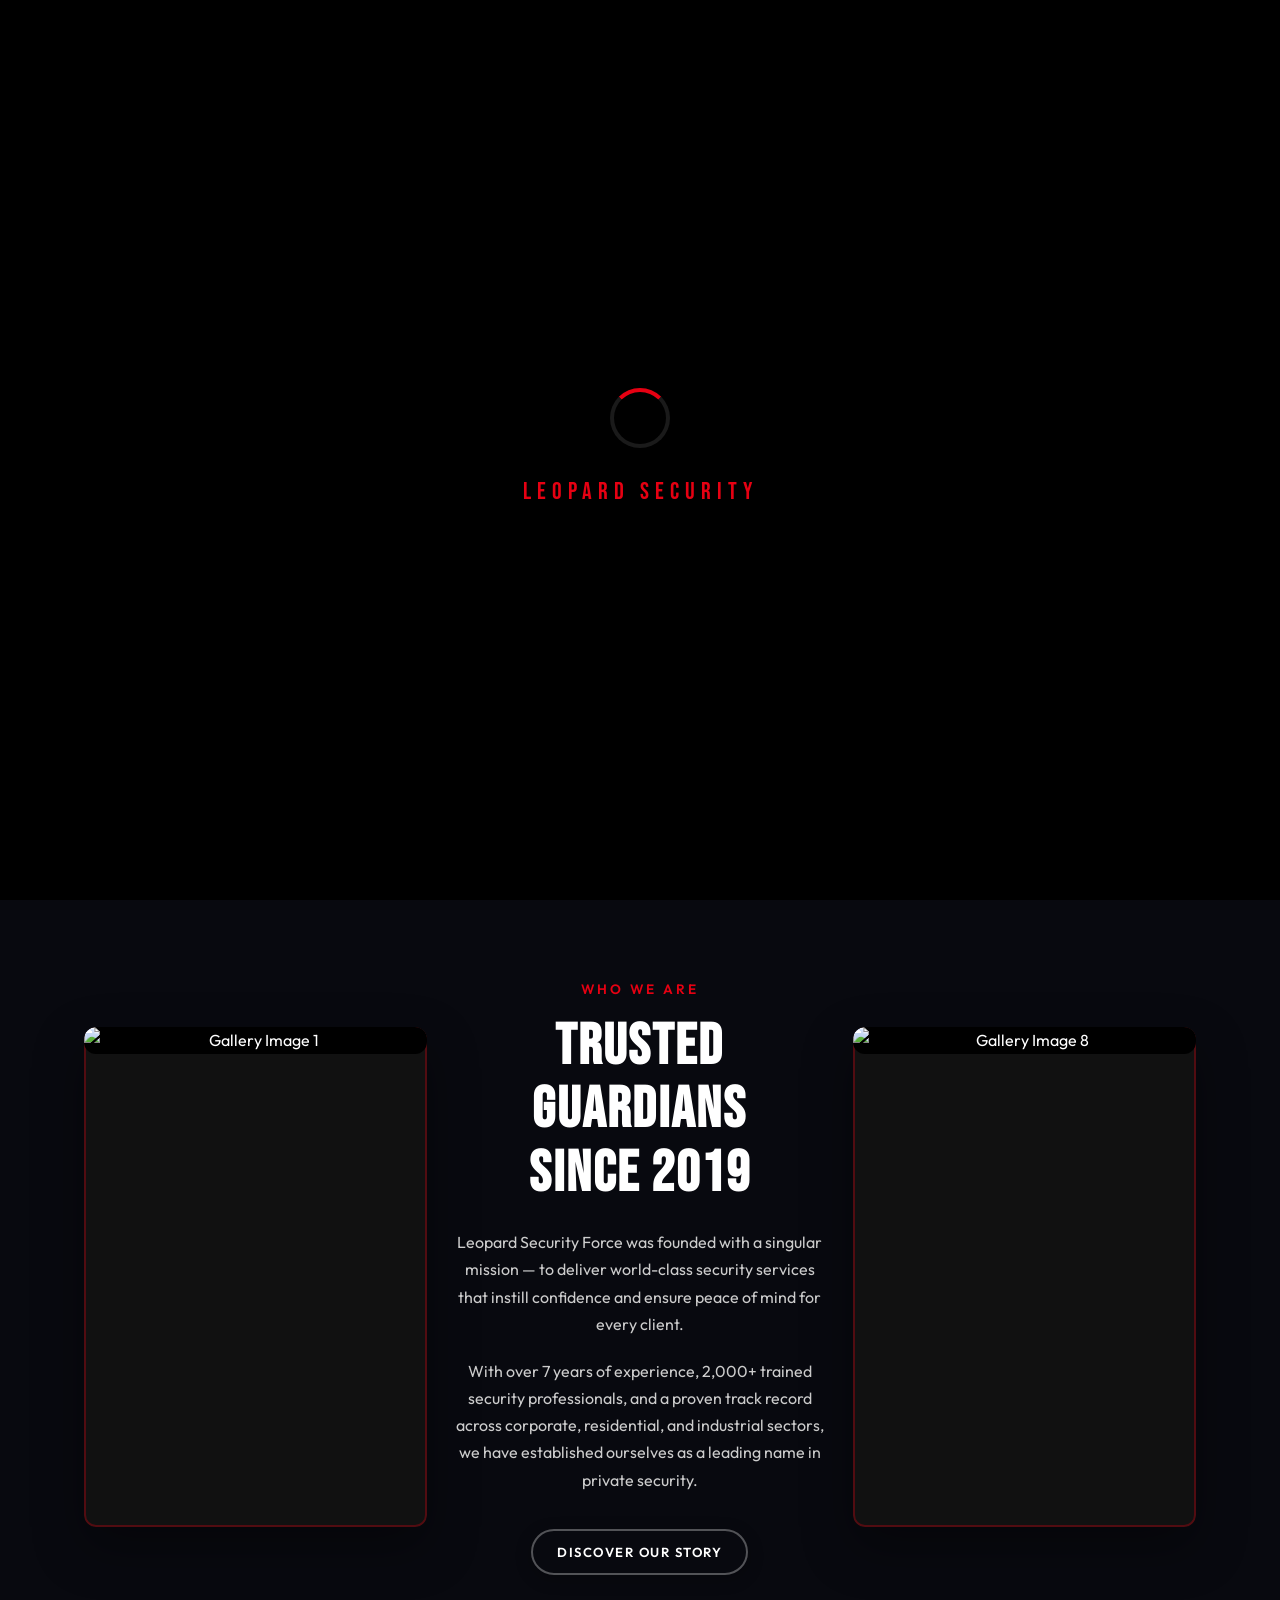
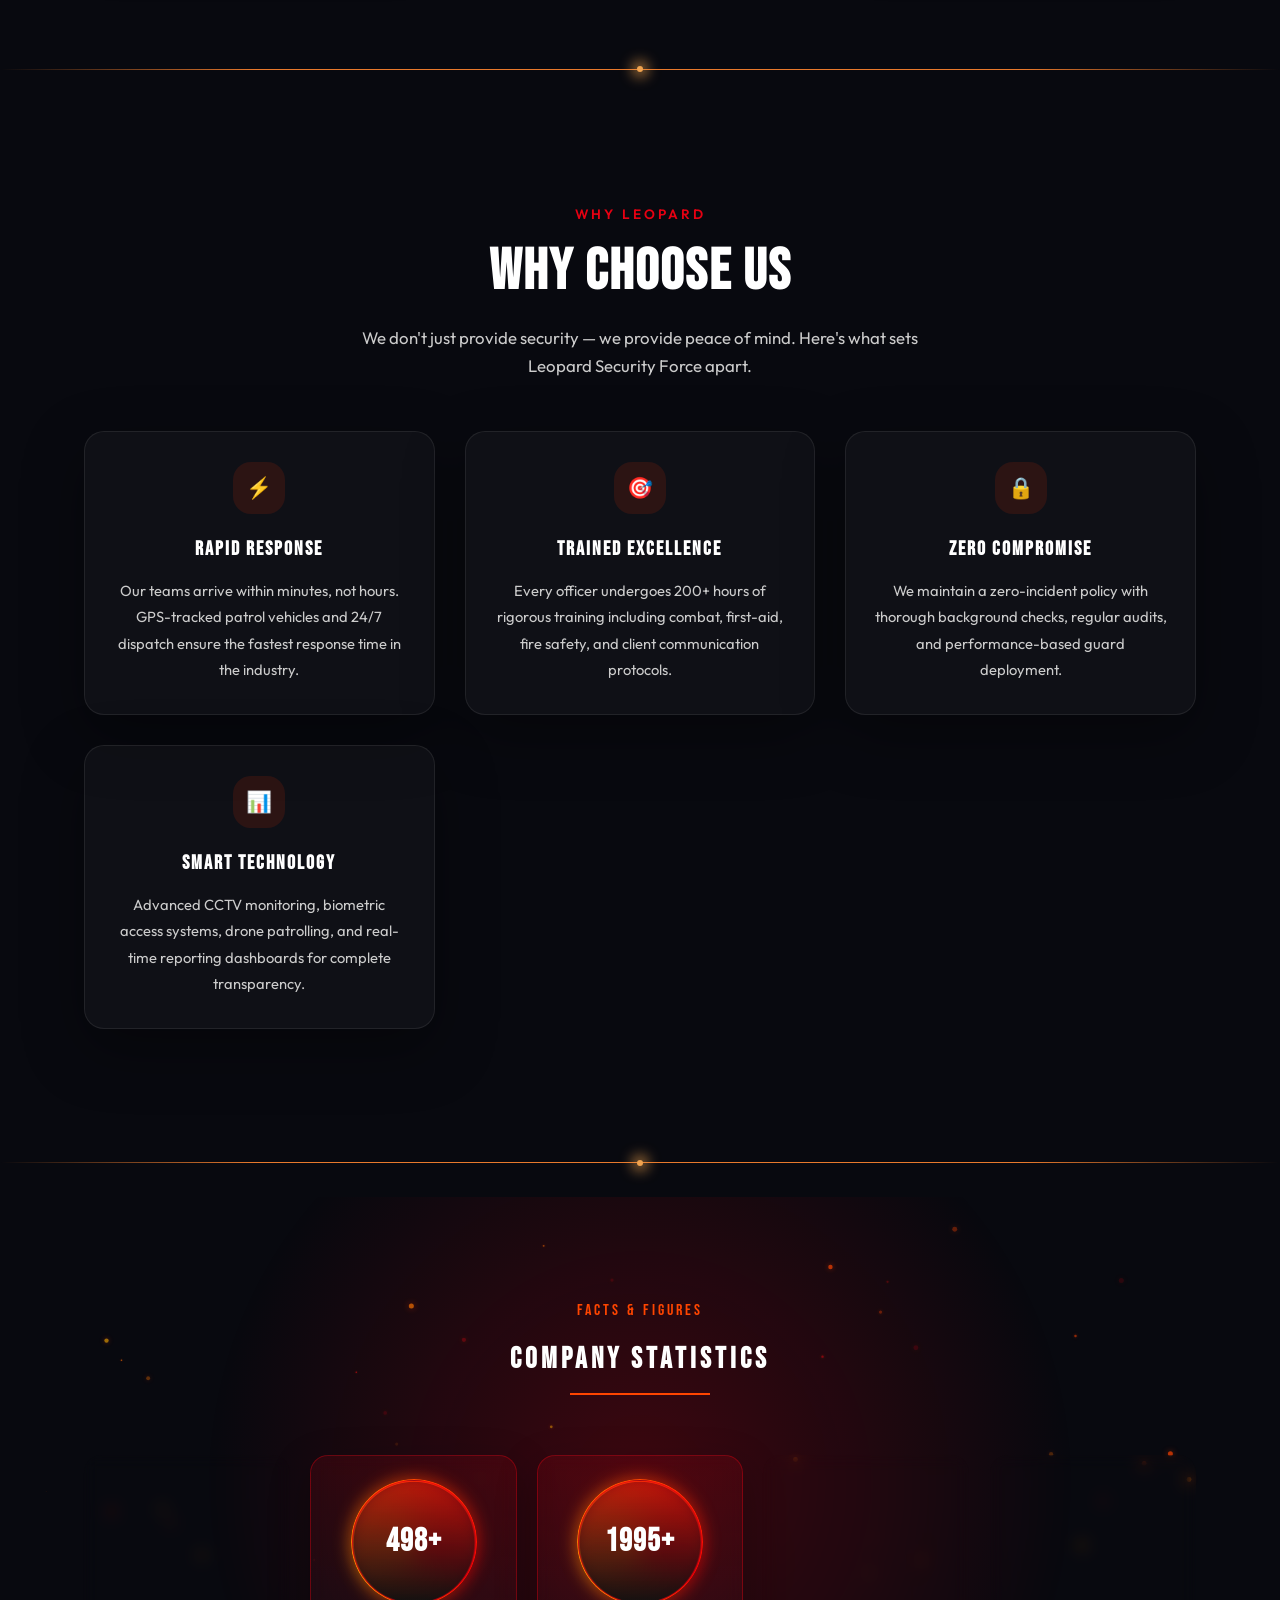
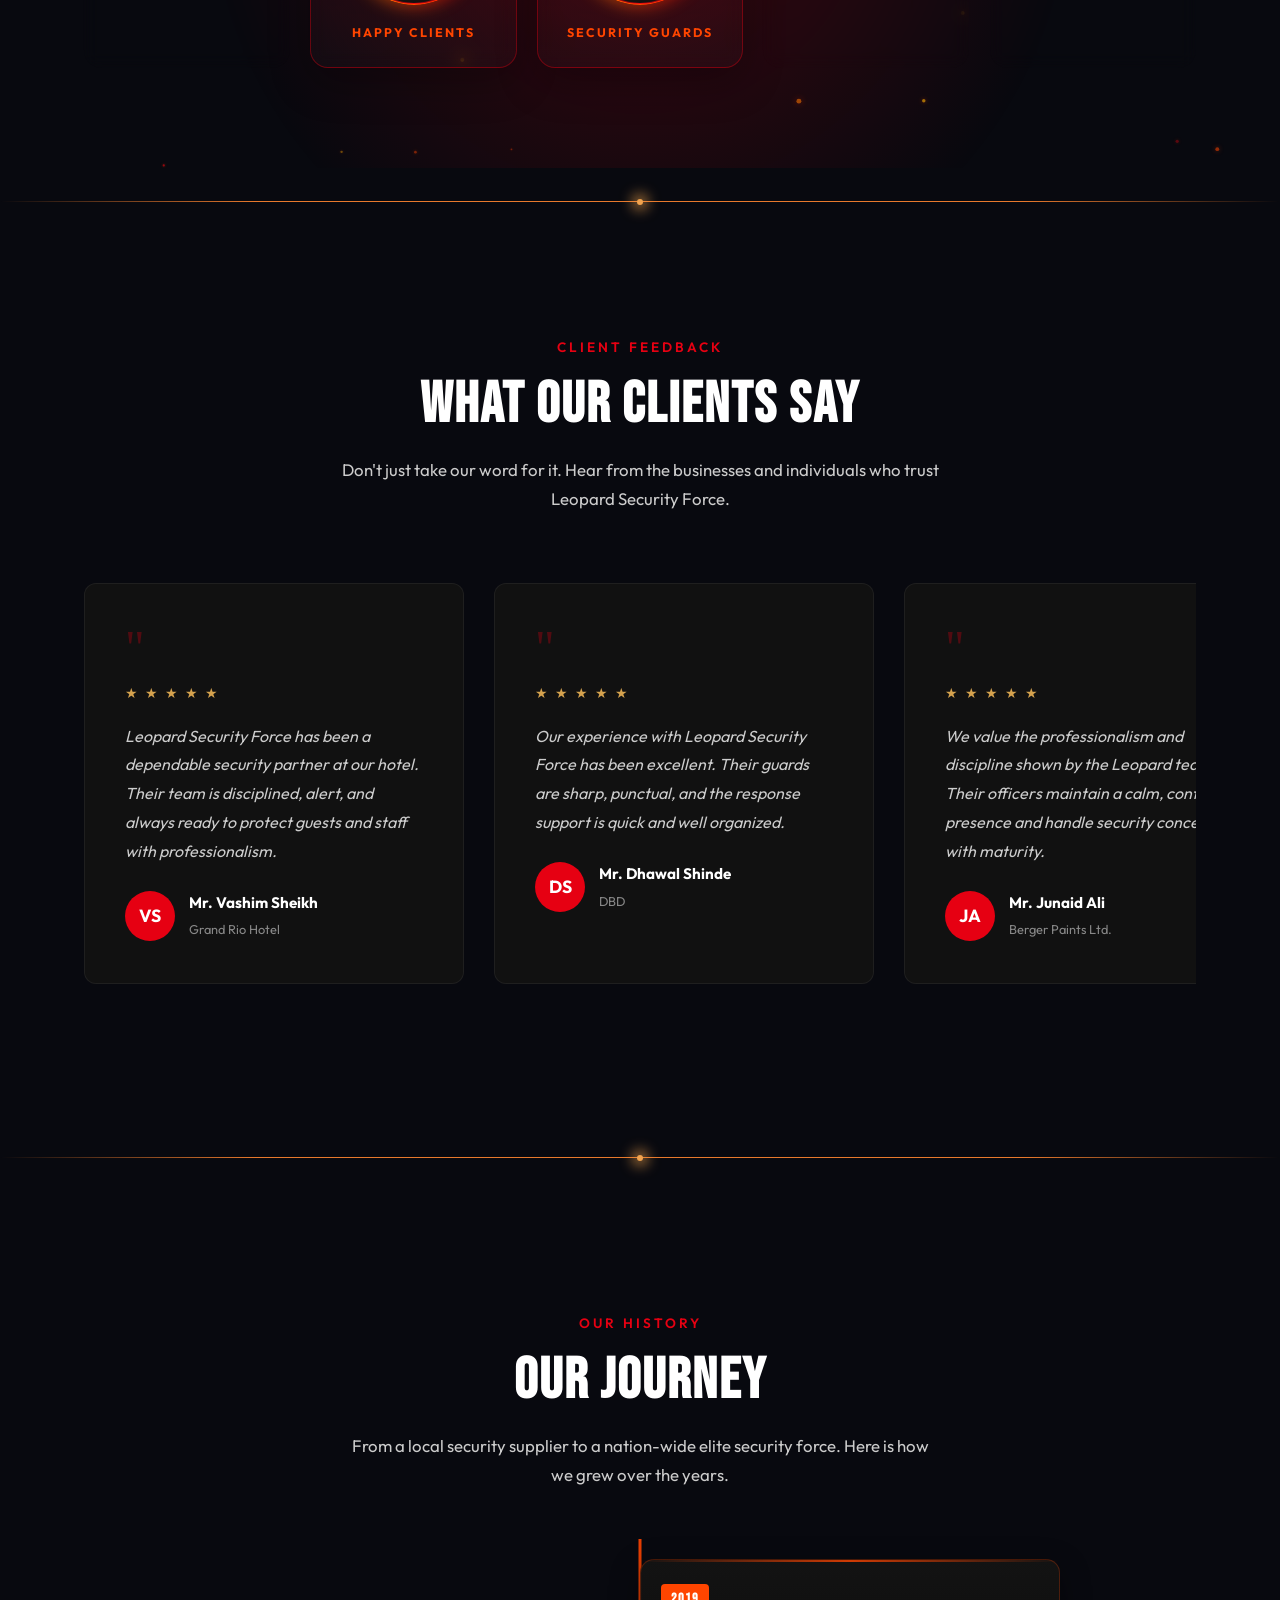
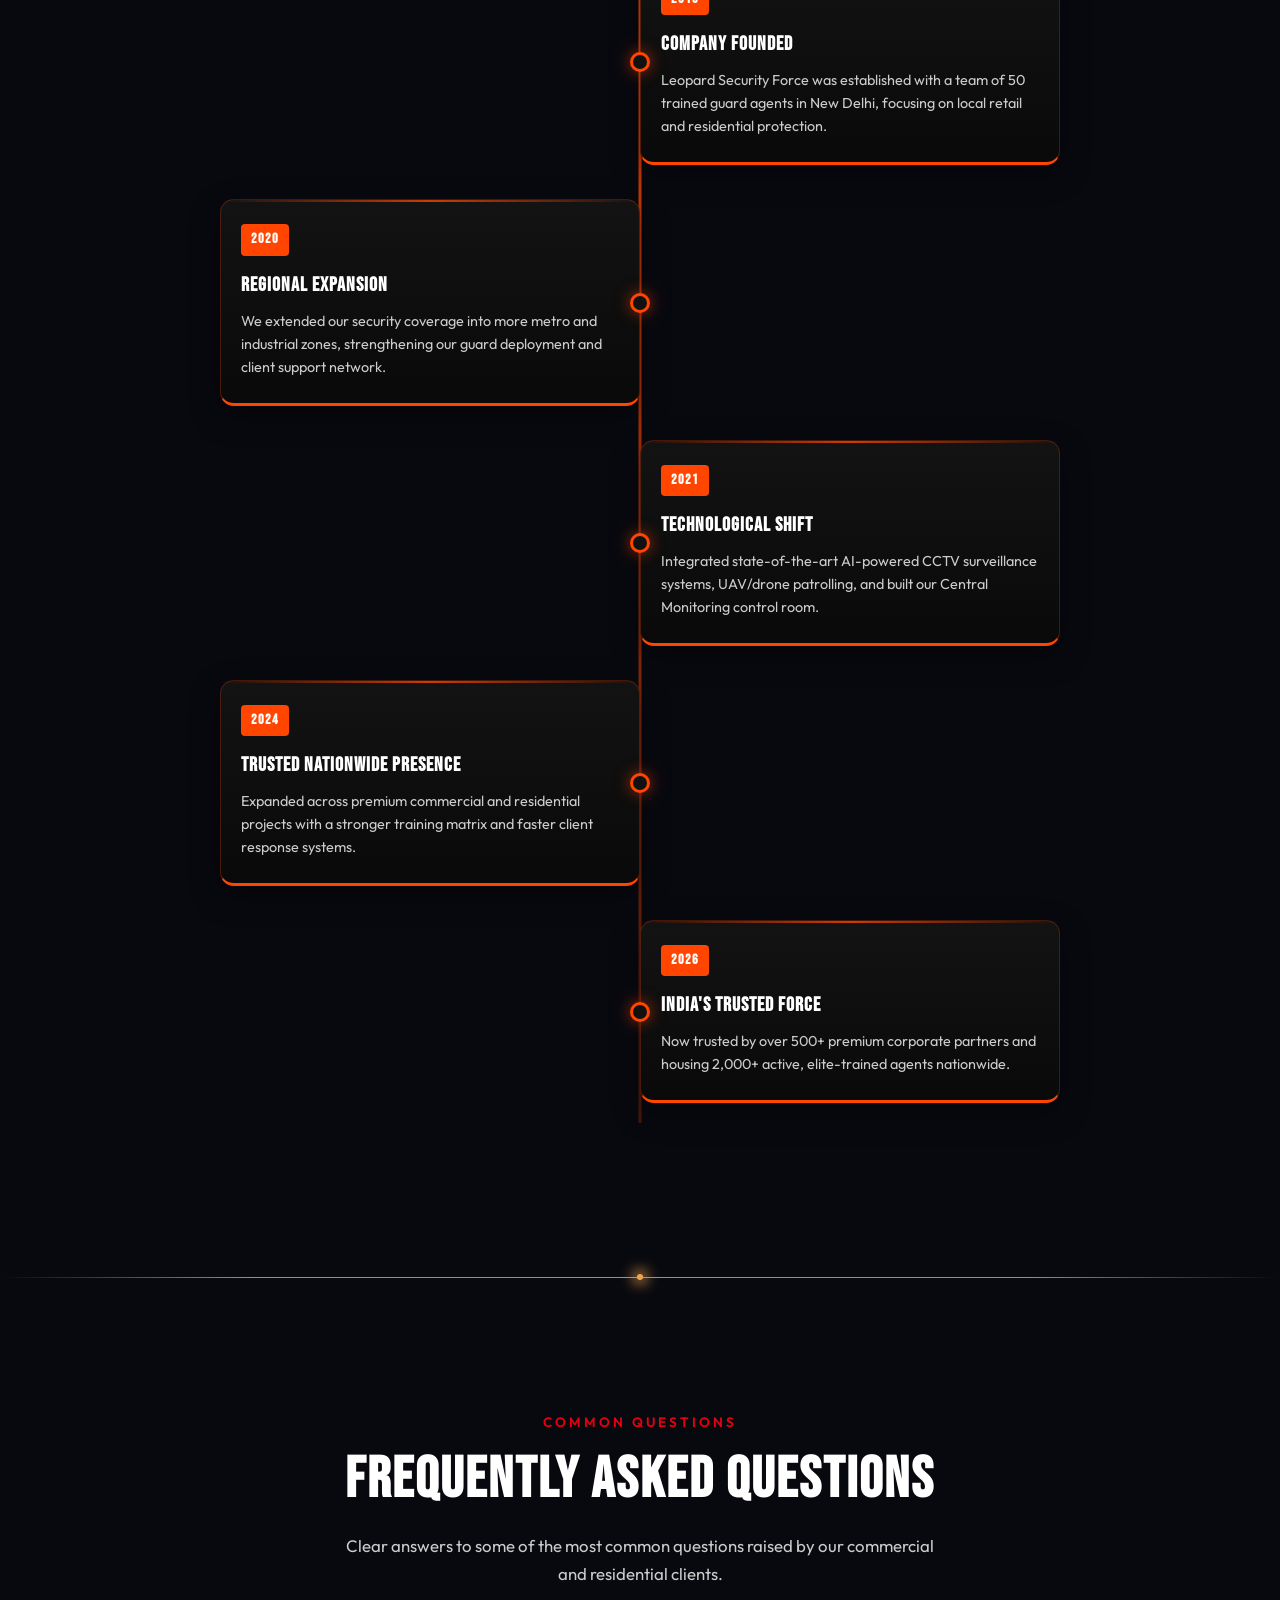
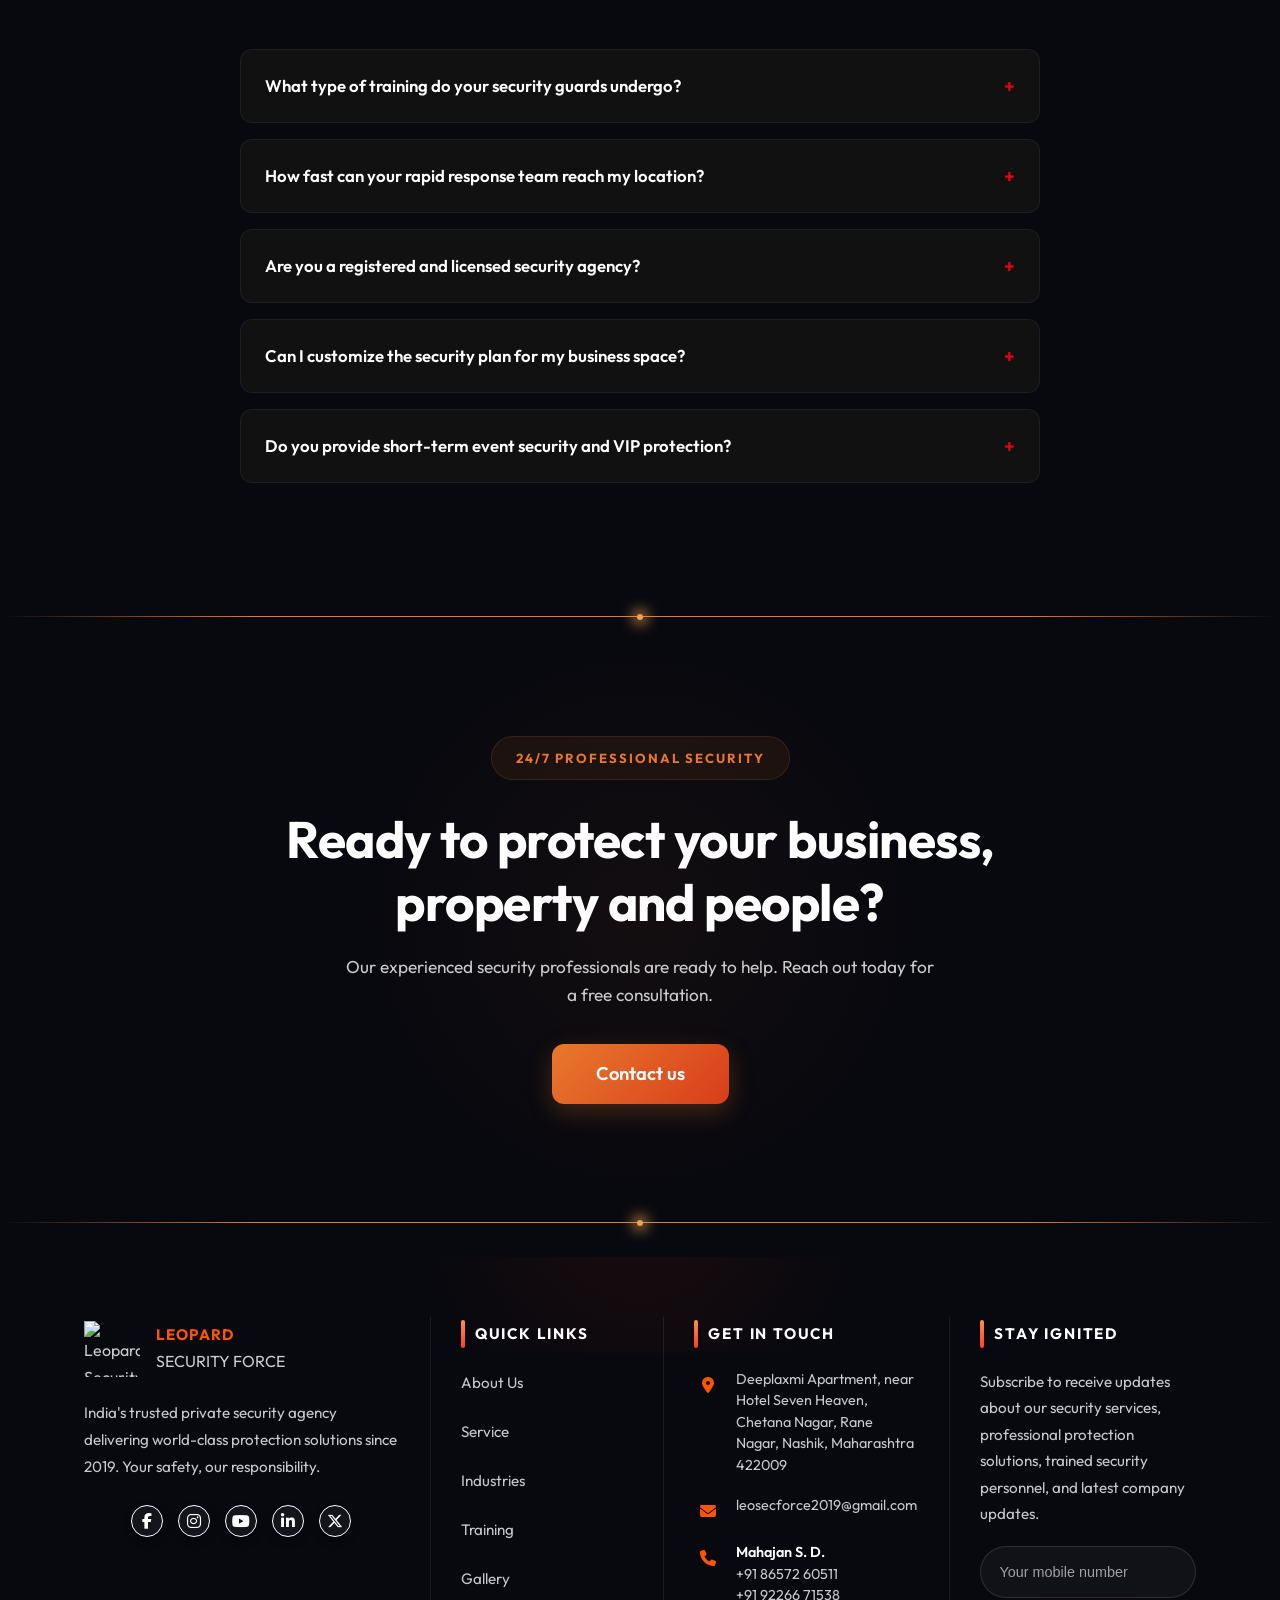
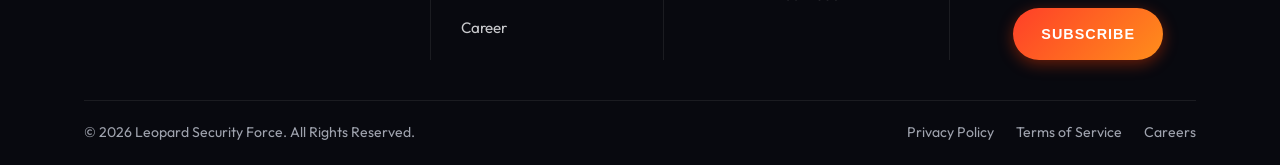
==== index.html @ 4e0afb8c "Add files via upload" ====
﻿<!DOCTYPE html>
<html lang="en">

<head>
  <meta charset="UTF-8">
  <meta name="viewport" content="width=device-width, initial-scale=1.0">
  <title>Leopard Security Force — Elite Protection & Security Services</title>
  <meta name="description"
    content="Leopard Security Force provides premium security solutions including armed guards, CCTV surveillance, event security, and corporate protection. Trusted by 500+ clients nationwide.">
  <meta name="keywords"
    content="security agency, armed guards, CCTV surveillance, event security, corporate protection, security services">
  <link rel="icon" type="image/png" href="images/logo.png">
  <style>
    /* ============================
       HEADER NAVIGATION
       ============================ */
    .navbar {
      position: fixed;
      top: 0;
      left: 0;
      width: 100%;
      z-index: 9999;
      padding: 0;
      margin: 0;
      background: #0d0d0d;
      border-bottom: 2px solid #ffffff;
    }

    .navbar .container {
      position: relative;
      display: flex;
      align-items: center;
      justify-content: space-between;
      width: 100%;
      height: 35px;
      padding: 8px 30px;
    }

    .nav-logo {
      display: flex;
      align-items: center;
      gap: 0;
      flex: 0 0 auto;
      position: relative;
      z-index: 2;
    }

    .nav-logo .brand-mark {
      width: 38px;
      height: 38px;
      border-radius: 50%;
      background: transparent;
      display: grid;
      place-items: center;
      font-size: 1rem;
      font-weight: 800;
      letter-spacing: 1.5px;
      color: #fff;
      border: 2px solid #e50914;
      box-shadow: none;
      margin-right: 0;
    }

    .nav-logo-text {
      display: none;
    }

    .nav-logo-text span {
      display: none;
    }

    .nav-links {
      position: absolute;
      left: 50%;
      transform: translateX(-50%);
      display: flex;
      align-items: center;
      justify-content: center;
      gap: 32px;
      list-style: none;
      padding: 0;
      margin: 0;
    }

    .nav-links li {
      display: flex;
    }

    .nav-links a {
      position: relative;
      padding: 4px 0;
      font-size: 0.9rem;
      font-weight: 600;
      letter-spacing: 0.11em;
      text-transform: capitalize;
      color: #e8e8e8;
      transition: color 0.25s ease;
      white-space: nowrap;
    }

    .nav-links a::after {
      content: '';
      position: absolute;
      left: 0;
      bottom: -4px;
      width: 0;
      height: 2px;
      background: #e50914;
      transition: width 0.25s ease;
    }

    .nav-links a:hover::after,
    .nav-links a.active::after {
      width: 100%;
    }

    .nav-links a:hover,
    .nav-links a.active {
      color: #fff;
    }

    .nav-contact-cta {
      display: inline-flex;
      align-items: center;
      justify-content: center;
      padding: 8px 18px;
      background: #e50914;
      color: #fff;
      font-family: Arial, sans-serif;
      font-size: 0.8rem;
      font-weight: 700;
      letter-spacing: 0.12em;
      text-transform: uppercase;
      border-radius: 999px;
      box-shadow: 0 0 12px rgba(229, 9, 20, 0.3);
      transition: background 0.25s ease, transform 0.25s ease, box-shadow 0.25s ease;
      flex-shrink: 0;
      position: relative;
      z-index: 2;
      margin-left: auto;
    }

    .nav-contact-cta:hover {
      background: #c70510;
      transform: translateY(-1px);
      box-shadow: 0 0 18px rgba(229, 9, 20, 0.4);
    }

    @media (max-width: 1200px) {
      .nav-links {
        gap: 24px;
      }

      .nav-links a {
        font-size: 0.88rem;
      }
    }

    @media (max-width: 900px) {
      .nav-links {
        display: none;
      }

      .nav-contact-cta {
        display: inline-flex;
        padding: 10px 18px;
        font-size: 0.74rem;
      }
    }

    /* ============================
       INTAKE MODAL OVERLAY
       ============================ */
    #intakeOverlay {
      position: fixed;
      inset: 0;
      z-index: 99999;
      display: none;
      flex-direction: column;
      align-items: center;
      justify-content: center;
      padding: 2rem 1rem;
      overflow: hidden;
      background: #0A0C0E;
      transition: opacity .4s ease;
    }

    #intakeOverlay.hidden {
      opacity: 0;
      pointer-events: none;
    }

    #intakeOverlay canvas {
      position: absolute;
      inset: 0;
      z-index: -3;
    }

    .intake-dot-grid {
      position: absolute;
      inset: 0;
      z-index: -2;
      opacity: .35;
      background-image: radial-gradient(circle, rgba(229, 9, 20, 0.12) 1px, transparent 1px);
      background-size: 26px 26px;
    }

    .intake-vignette {
      position: absolute;
      inset: 0;
      z-index: -1;
      background: radial-gradient(ellipse at center, transparent 0%, rgba(10, 12, 14, 0.55) 55%, rgba(10, 12, 14, 0.95) 100%);
    }

    .intake-radar {
      position: absolute;
      right: -6rem;
      top: -6rem;
      width: 380px;
      height: 380px;
      opacity: .14;
      border-radius: 50%;
    }

    .intake-radar-sweep {
      width: 100%;
      height: 100%;
      border-radius: 50%;
      background: conic-gradient(from 0deg, rgba(229, 9, 20, 0.85) 0deg, transparent 40deg, transparent 360deg);
      animation: intakeSweep 6s linear infinite;
    }

    @keyframes intakeSweep {
      to {
        transform: rotate(360deg);
      }
    }

    .intake-ping {
      position: absolute;
      width: 4px;
      height: 4px;
      border-radius: 50%;
      background: rgba(229, 9, 20, .6);
      box-shadow: 0 0 6px 2px rgba(229, 9, 20, .4);
      animation: intakeDrift linear infinite;
    }

    @keyframes intakeDrift {
      0% {
        transform: translateY(-10%);
        opacity: 0;
      }

      10% {
        opacity: 1;
      }

      90% {
        opacity: 1;
      }

      100% {
        transform: translateY(110vh);
        opacity: 0;
      }
    }

    .intake-brand {
      margin-bottom: 1.2rem;
      text-align: center;
      display: flex;
      flex-direction: column;
      gap: .2rem;
    }

    .intake-brand .ibname {
      font-weight: 700;
      font-size: 1.1rem;
      color: #fff;
      letter-spacing: .05em;
    }

    .intake-brand .ibsub {
      color: #e50914;
      font-size: .6rem;
      opacity: .85;
      letter-spacing: .18em;
      text-transform: uppercase;
      font-family: 'Segoe UI', system-ui, sans-serif;
    }

    .intake-progress {
      width: 100%;
      max-width: 420px;
      margin-bottom: 1.2rem;
    }

    .intake-progress-top {
      display: flex;
      justify-content: space-between;
      font-size: .66rem;
      margin-bottom: .4rem;
      color: #aaa;
      letter-spacing: .1em;
      text-transform: uppercase;
    }

    .intake-progress-top .ipl {
      color: #e50914;
    }

    .intake-progress-track {
      position: relative;
      height: 5px;
      border-radius: 99px;
      background: rgba(255, 255, 255, .08);
      overflow: hidden;
    }

    .intake-progress-fill {
      position: absolute;
      inset: 0 auto 0 0;
      border-radius: 99px;
      background: linear-gradient(90deg, #a00, #e50914, #ff4444);
      transition: width .5s ease;
    }

    .intake-card {
      width: 100%;
      max-width: 540px;
      background: rgba(13, 13, 13, .85);
      backdrop-filter: blur(18px);
      border: 1px solid rgba(229, 9, 20, .25);
      border-radius: 14px;
      padding: 2rem;
      box-shadow: 0 16px 50px -12px rgba(0, 0, 0, .7);
      animation: intakeFadeUp .4s cubic-bezier(.22, 1, .36, 1);
    }

    @keyframes intakeFadeUp {
      from {
        opacity: 0;
        transform: translateY(14px);
      }

      to {
        opacity: 1;
        transform: translateY(0);
      }
    }

    .intake-eyebrow {
      color: #e50914;
      font-size: .65rem;
      margin-bottom: .6rem;
      letter-spacing: .15em;
      text-transform: uppercase;
    }

    .intake-card h2 {
      font-size: 1.45rem;
      font-weight: 700;
      margin-bottom: .4rem;
      color: #fff;
    }

    .intake-card .intake-sub {
      color: #999;
      font-size: .82rem;
      margin-bottom: 1.2rem;
    }

    .intake-field {
      margin-bottom: .9rem;
    }

    .intake-field label {
      display: block;
      font-size: .65rem;
      color: #888;
      margin-bottom: .35rem;
      letter-spacing: .12em;
      text-transform: uppercase;
    }

    .intake-field input {
      width: 100%;
      background: rgba(255, 255, 255, .04);
      border: 1px solid rgba(255, 255, 255, .12);
      border-radius: 8px;
      padding: .75rem 1rem;
      color: #f0f0f0;
      font-size: .92rem;
      outline: none;
      transition: border-color .2s;
      font-family: inherit;
    }

    .intake-field input:focus {
      border-color: #e50914;
    }

    .intake-field .ierr {
      color: #ff5555;
      font-size: .7rem;
      margin-top: .3rem;
    }

    .intake-options {
      display: grid;
      grid-template-columns: 1fr 1fr;
      gap: .6rem;
    }

    .intake-options.single {
      grid-template-columns: 1fr;
    }

    .intake-opt {
      border: 1px solid rgba(255, 255, 255, .1);
      background: rgba(255, 255, 255, .03);
      border-radius: 8px;
      padding: .7rem .9rem;
      text-align: left;
      font-size: .84rem;
      color: #aaa;
      transition: .2s;
      cursor: pointer;
      font-family: inherit;
    }

    .intake-opt:hover {
      border-color: rgba(229, 9, 20, .35);
      color: #ddd;
    }

    .intake-opt.selected {
      border-color: #e50914;
      background: rgba(229, 9, 20, .1);
      color: #ff6666;
      box-shadow: 0 0 0 1px rgba(229, 9, 20, .3);
    }

    .intake-row {
      display: flex;
      gap: .65rem;
      margin-top: 1.3rem;
    }

    .intake-btn {
      border-radius: 8px;
      padding: .8rem 1.1rem;
      font-size: .82rem;
      font-weight: 600;
      letter-spacing: .03em;
      transition: .2s;
      cursor: pointer;
      border: none;
      font-family: inherit;
    }

    .intake-btn-primary {
      flex: 1;
      background: #e50914;
      color: #fff;
    }

    .intake-btn-primary:hover {
      background: #c70510;
    }

    .intake-btn-primary:disabled {
      opacity: .35;
      cursor: not-allowed;
    }

    .intake-btn-ghost {
      background: transparent;
      border: 1px solid rgba(255, 255, 255, .12);
      color: #999;
    }

    .intake-btn-ghost:hover {
      border-color: rgba(229, 9, 20, .35);
      color: #ddd;
    }

    .intake-skip {
      margin-top: 1.5rem;
      background: none;
      border: none;
      color: rgba(255, 255, 255, .35);
      font-size: .7rem;
      text-decoration: underline;
      text-underline-offset: 3px;
      cursor: pointer;
      font-family: inherit;
    }

    .intake-skip:hover {
      color: #aaa;
    }

    .intake-spinner {
      width: 14px;
      height: 14px;
      border: 2px solid rgba(255, 255, 255, .2);
      border-top-color: #fff;
      border-radius: 50%;
      animation: intakeSpin .6s linear infinite;
      display: inline-block;
      vertical-align: -2px;
      margin-right: 6px;
    }

    @keyframes intakeSpin {
      to {
        transform: rotate(360deg);
      }
    }

    .intake-error-box {
      border: 1px solid rgba(255, 50, 50, .35);
      background: rgba(255, 50, 50, .08);
      border-radius: 8px;
      padding: .65rem .9rem;
      font-size: .8rem;
      color: #ff5555;
      margin-bottom: .8rem;
    }

    .intake-cursor {
      display: inline-block;
      width: 2px;
      height: .85em;
      background: #e50914;
      margin-left: 2px;
      vertical-align: middle;
      animation: intakeBlink 1s step-end infinite;
    }

    @keyframes intakeBlink {
      50% {
        opacity: 0;
      }
    }

    #intakeSuccess {
      position: fixed;
      inset: 0;
      z-index: 100000;
      display: none;
      align-items: center;
      justify-content: center;
      background: #0A0C0E;
      text-align: center;
      padding: 2rem;
      overflow: hidden;
    }

    #intakeSuccess.show {
      display: flex;
    }

    #intakeSuccess .is-glow {
      position: absolute;
      inset: 0;
      background: radial-gradient(ellipse at center, rgba(229, 9, 20, .25) 0%, rgba(10, 12, 14, .92) 55%, #0A0C0E 100%);
    }

    #intakeSuccess .is-star {
      position: absolute;
      width: 2px;
      height: 2px;
      border-radius: 50%;
      background: #fff;
      animation: isTwinkle 3.5s ease-in-out infinite;
    }

    @keyframes isTwinkle {

      0%,
      100% {
        opacity: .12;
      }

      50% {
        opacity: .85;
      }
    }

    #intakeSuccess .is-content {
      position: relative;
      z-index: 1;
      max-width: 460px;
    }

    .is-check {
      width: 60px;
      height: 60px;
      border-radius: 50%;
      border: 1px solid rgba(229, 9, 20, .45);
      background: rgba(229, 9, 20, .15);
      display: flex;
      align-items: center;
      justify-content: center;
      margin: 0 auto 1.3rem;
      box-shadow: 0 0 28px rgba(229, 9, 20, .4);
    }

    #intakeSuccess h1 {
      font-size: 2rem;
      font-weight: 700;
      color: #fff;
    }

    #intakeSuccess p {
      color: #999;
      margin-top: .8rem;
      line-height: 1.6;
      font-size: .9rem;
    }

    .is-explore-btn {
      margin-top: 1.8rem;
      background: #e50914;
      color: #fff;
      border: none;
      border-radius: 99px;
      padding: .85rem 2rem;
      font-size: .88rem;
      font-weight: 600;
      cursor: pointer;
      box-shadow: 0 0 22px rgba(229, 9, 20, .45);
      transition: .2s;
      font-family: inherit;
    }

    .is-explore-btn:hover {
      background: #c70510;
    }

    .is-redirect {
      margin-top: .8rem;
      font-size: .65rem;
      color: rgba(255, 255, 255, .5);
    }

    @media (max-width:640px) {
      .intake-options {
        grid-template-columns: 1fr;
      }

      .intake-card {
        padding: 1.5rem;
      }
    }
  </style>
  <link rel="stylesheet" href="style.css">
  <link rel="stylesheet" href="tracker.css">
  <link rel="stylesheet" href="https://cdnjs.cloudflare.com/ajax/libs/font-awesome/6.5.2/css/all.min.css" />
</head>

<body>



  <!-- ========== PRELOADER ========== -->
  <div id="preloader">
    <div class="loader-ring"></div>
    <div class="loader-text">LEOPARD SECURITY</div>
  </div>

  <!-- ========== NAVBAR ========== -->
  <nav class="navbar home-navbar" id="navbar">
    <div class="container">
      <a href="#" class="nav-logo" aria-label="Leopard Security Force">
        <div class="brand-circle">
          <img src="images/logo.png" alt="Leopard Shield Logo">
        </div>
        <div class="nav-logo-text">
          <div class="brand-name">LEOPARD</div>
          <div class="brand-sub">SECURITY FORCE</div>
        </div>
      </a>

      <ul class="nav-links" id="navLinks">
        <li><a href="#home" class="active">Home</a></li>
        <li><a href="about.html">About Us</a></li>
        <li><a href="service.html">Service</a></li>
        <li><a href="industries.html">Industries</a></li>
        <li><a href="training.html">Training</a></li>
        <li><a href="gallery.html">Gallery</a></li>
        <li><a href="career.html">Career</a></li>
      </ul>

      <a href="#contact" class="nav-contact-cta">Contact Us</a>
      <div class="hamburger" id="hamburger">
        <span></span><span></span><span></span>
      </div>
    </div>
  </nav>

  <!-- Mobile Menu -->
  <div class="mobile-menu" id="mobileMenu">
    <a href="#home">Home</a>
    <a href="about.html">About Us</a>
    <a href="service.html">Service</a>
    <a href="industries.html">Industries</a>
    <a href="training.html">Training</a>
    <a href="gallery.html">Gallery</a>
    <a href="#contact">Contact Us</a>
    <a href="career.html">Career</a>
  </div>

  <style>
    /* ============================
       STARRY SPACE HERO BANNER
       ============================ */
    .hero {
      position: relative;
      width: 100%;
      min-height: 90vh;
      display: flex;
      align-items: center;
      justify-content: center;
      background: #0a0a1a;
      overflow: hidden;
    }

    /* Starry Background */
    .hero::before {
      content: '';
      position: absolute;
      inset: 0;
      background-image:
        radial-gradient(2px 2px at 20px 30px, #eee, rgba(0, 0, 0, 0)),
        radial-gradient(2px 2px at 60px 70px, #fff, rgba(0, 0, 0, 0)),
        radial-gradient(1px 1px at 50px 50px, #fff, rgba(0, 0, 0, 0)),
        radial-gradient(1px 1px at 130px 80px, #fff, rgba(0, 0, 0, 0)),
        radial-gradient(2px 2px at 90px 10px, #fff, rgba(0, 0, 0, 0));
      background-repeat: repeat;
      background-size: 200px 200px;
      animation: twinkle 5s ease-in-out infinite;
      z-index: 1;
    }

    @keyframes twinkle {

      0%,
      100% {
        opacity: 0.3;
      }

      50% {
        opacity: 0.8;
      }
    }

    .hero-bg {
      display: none;
    }

    .hero .container {
      position: relative;
      z-index: 2;
      display: flex;
      flex-direction: column;
      align-items: center;
      justify-content: center;
      width: 100%;
      height: 100%;
    }

    .hero-content {
      text-align: center;
      max-width: 900px;
      padding: 40px 20px;
    }

    .hero-content h1 {
      display: flex;
      flex-direction: column;
      gap: 8px;
      margin: 0;
      padding: 0;
    }

    /* Line 1: LEOPARD */
    .hero-line-1 {
      font-family: 'Arial Black', sans-serif;
      font-size: clamp(3rem, 12vw, 8rem);
      font-weight: 900;
      letter-spacing: -0.02em;
      text-transform: uppercase;
      color: #ffffff;
      text-shadow:
        0 0 10px rgba(255, 215, 0, 0.8),
        0 0 20px rgba(255, 215, 0, 0.6),
        0 0 40px rgba(255, 215, 0, 0.4);
      line-height: 0.95;
    }

    /* Line 2: the SECURITY */
    .hero-line-2 {
      display: flex;
      align-items: center;
      justify-content: center;
      gap: 12px;
      font-size: clamp(2.5rem, 10vw, 6rem);
      font-weight: 900;
      text-transform: uppercase;
      color: #ffffff;
      text-shadow:
        0 0 10px rgba(255, 215, 0, 0.8),
        0 0 20px rgba(255, 215, 0, 0.6),
        0 0 40px rgba(255, 215, 0, 0.4);
    }

    .hero-line-2-the {
      font-family: 'Georgia', serif;
      font-style: italic;
      font-size: 0.5em;
      font-weight: 400;
      opacity: 0.9;
    }

    .hero-line-2-security {
      font-family: 'Arial Black', sans-serif;
      font-weight: 900;
    }

    /* Line 3: FORCE with accent square */
    .hero-line-3 {
      display: flex;
      align-items: center;
      justify-content: center;
      gap: 16px;
      font-family: 'Arial Black', sans-serif;
      font-size: clamp(2.5rem, 10vw, 6rem);
      font-weight: 900;
      text-transform: uppercase;
      color: #ffffff;
      text-shadow:
        0 0 10px rgba(255, 136, 0, 0.8),
        0 0 20px rgba(255, 98, 0, 0.6),
        0 0 40px rgba(255, 98, 0, 0.4);

    }

    .golden-square {
      display: inline-block;
      width: 1.2em;
      height: 1.2em;
      background: linear-gradient(135deg, #FFD700, #FFA500);
      box-shadow:
        0 0 15px rgba(255, 215, 0, 0.8),
        0 0 30px rgba(255, 165, 0, 0.6),
        inset 0 0 8px rgba(255, 255, 255, 0.3);
    }

    .hero-badge {
      display: none;
    }

    .hero-buttons {
      display: none;
    }

    .hero-stats {
      display: none;
    }

    .scroll-indicator {
      position: absolute;
      bottom: 30px;
      left: 50%;
      transform: translateX(-50%);
      z-index: 3;
      text-align: center;
    }

    .scroll-indicator .mouse {
      width: 24px;
      height: 40px;
      border: 2px solid #ffffff;
      border-radius: 12px;
      margin: 0 auto 10px;
      position: relative;
    }

    .scroll-indicator .mouse::before {
      content: '';
      position: absolute;
      top: 8px;
      left: 50%;
      transform: translateX(-50%);
      width: 2px;
      height: 6px;
      background: #ffffff;
      border-radius: 2px;
      animation: scroll-down 1.5s infinite;
    }

    @keyframes scroll-down {

      0%,
      20% {
        opacity: 1;
        transform: translateX(-50%) translateY(0);
      }

      100% {
        opacity: 0;
        transform: translateX(-50%) translateY(10px);
      }
    }

    .scroll-indicator span {
      display: block;
      color: #ffffff;
      font-size: 0.9rem;
      letter-spacing: 0.15em;
      text-transform: uppercase;
      margin-top: 10px;
    }

    /* Social Icons */
    .social-footer {
      position: absolute;
      bottom: 60px;
      left: 50%;
      transform: translateX(-50%);
      display: flex;
      align-items: center;
      justify-content: center;
      gap: 24px;
      z-index: 3;
    }

    .social-icon {
      width: 32px;
      height: 32px;
      border: 1.5px solid #ffffff;
      border-radius: 50%;
      display: flex;
      align-items: center;
      justify-content: center;
      color: #ffffff;
      transition: all 0.3s ease;
    }

    .social-icon:hover {
      background: rgba(255, 255, 255, 0.1);
      box-shadow: 0 0 12px rgba(255, 215, 0, 0.6);
    }

    @media (max-width: 768px) {
      .hero {
        min-height: 80vh;
      }

      .hero-line-1 {
        font-size: clamp(2rem, 8vw, 4rem);
      }

      .hero-line-2 {
        font-size: clamp(1.5rem, 6vw, 3rem);
      }

      .hero-line-3 {
        font-size: clamp(1.5rem, 6vw, 3rem);
      }
    }
  </style>

  <!-- ========== HERO BANNER ========== -->
  <section class="hero" id="home">
    <div class="hero-bg"></div>
    <div class="social-footer">
      <a href="https://www.facebook.com/share/1DNwx6XEmj/" class="social-icon" title="Facebook" target="_blank"
        rel="noopener noreferrer">
        <i class="fab fa-facebook-f"></i>
      </a>
      <a href="https://www.instagram.com/leosecforce2019?utm_source=qr&igsh=MTRhYWx6dDUzMm91aA==" class="social-icon"
        title="Instagram" target="_blank" rel="noopener noreferrer">
        <i class="fab fa-instagram"></i>
      </a>
      <a href="https://x.com/LEOSECFORCE2019" class="social-icon" title="X" target="_blank" rel="noopener noreferrer">
        <i class="fab fa-twitter"></i>
      </a>
      <a href="https://www.linkedin.com/in/mahajan-s-d-595b53104?utm_source=share_via&utm_content=profile&utm_medium=member_android"
        class="social-icon" title="LinkedIn" target="_blank" rel="noopener noreferrer">
        <i class="fab fa-linkedin-in"></i>
      </a>
    </div>
    <div class="container">
      <div class="hero-content">
        <h1>
          <span class="hero-line-1">LEOPARD</span>
          <span class="hero-line-2">
            <span class="hero-line-2-the">the</span>
            <span class="hero-line-2-security">SECURITY</span>
          </span>
          <span class="hero-line-3">
            FORCE</span>
          </span>
        </h1>
      </div>
    </div>
    <div class="scroll-indicator">
      <div class="mouse"></div>
      <span>Scroll Down</span>
    </div>
  </section>

  <div class="space-divider" aria-hidden="true">
    <div class="divider-line"></div>
    <span class="glow-dot"></span>
  </div>
  <!-- ========== WHO WE ARE ========== -->
  <section class="about" id="whoweare" style="padding: 100px 0 60px;">
    <div class="container">
      <div class="about-grid about-grid-centered">
        <div class="gallery-rotator-box about-rotator reveal about-image-left" data-rotate-delay="6000">
          <div class="gallery-rotator-slide gallery-item active">
            <img src="images/a27.png" alt="Gallery Image 1">
          </div>
          <div class="gallery-rotator-slide gallery-item">
            <img src="images/51.png" alt="Gallery Image 3">
          </div>
          <div class="gallery-rotator-slide gallery-item">
            <img src="images/47.png" alt="Gallery Image 4">
          </div>
          <div class="gallery-rotator-slide gallery-item">
            <img src="images/31.png" alt="Gallery Image 5">
          </div>
        </div>
        <div class="about-text reveal about-text-middle">
          <div class="section-label">Who We Are</div>
          <h2 class="section-title">TRUSTED GUARDIANS<br>SINCE 2019</h2>
          <p>Leopard Security Force was founded with a singular mission — to deliver world-class security services that
            instill confidence and ensure peace of mind for every client.</p>
          <p>With over 7 years of experience, 2,000+ trained security professionals, and a proven track record across
            corporate, residential, and industrial sectors, we have established ourselves as a leading name in private
            security.</p>
          <a href="about.html" class="btn btn-outline" style="margin-top: 15px;">Discover Our Story</a>
        </div>
        <div class="gallery-rotator-box about-rotator reveal about-image-right" data-rotate-delay="6000">
          <div class="gallery-rotator-slide gallery-item active">
            <img src="images/45.png" alt="Gallery Image 8">
          </div>
          <div class="gallery-rotator-slide gallery-item">
            <img src="images/a15.png" alt="Gallery Image 11">
          </div>
          <div class="gallery-rotator-slide gallery-item">
            <img src="images/a19.png" alt="Gallery Image 9">
          </div>
          <div class="gallery-rotator-slide gallery-item">
            <img src="images/b8.jpeg" alt="Gallery Image 14">
          </div>
        </div>
      </div>
    </div>
  </section>
  <div class="space-divider" aria-hidden="true">
    <div class="divider-line"></div>
    <span class="glow-dot"></span>
  </div>
  <!-- ========== WHY CHOOSE US ========== -->
  <section class="why-us" id="whyus">
    <div class="container">
      <div class="why-us-header reveal">
        <div class="section-label">Why Leopard</div>
        <h2 class="section-title">WHY CHOOSE US</h2>
        <p class="section-desc">We don't just provide security — we provide peace of mind. Here's what sets Leopard
          Security Force apart.</p>
      </div>
      <div class="why-grid">
        <div class="why-card reveal">
          <div class="why-icon">⚡</div>
          <h3>RAPID RESPONSE</h3>
          <p>Our teams arrive within minutes, not hours. GPS-tracked patrol vehicles and 24/7 dispatch ensure the
            fastest response time in the industry.</p>
        </div>
        <div class="why-card reveal">
          <div class="why-icon">🎯</div>
          <h3>TRAINED EXCELLENCE</h3>
          <p>Every officer undergoes 200+ hours of rigorous training including combat, first-aid, fire safety, and
            client communication protocols.</p>
        </div>
        <div class="why-card reveal">
          <div class="why-icon">🔒</div>
          <h3>ZERO COMPROMISE</h3>
          <p>We maintain a zero-incident policy with thorough background checks, regular audits, and performance-based
            guard deployment.</p>
        </div>
        <div class="why-card reveal">
          <div class="why-icon">📊</div>
          <h3>SMART TECHNOLOGY</h3>
          <p>Advanced CCTV monitoring, biometric access systems, drone patrolling, and real-time reporting dashboards
            for complete transparency.</p>
        </div>
      </div>
    </div>
  </section>
  <div class="space-divider" aria-hidden="true">
    <div class="divider-line"></div>
    <span class="glow-dot"></span>
  </div>
  <!-- ========== COMPANY STATISTICS ========== -->
  <section class="stats-banner" id="stats">
    <canvas id="statsCanvas"
      style="position: absolute; inset: 0; width: 100%; height: 100%; pointer-events: none; z-index: 1;"></canvas>
    <div class="container" style="position: relative; z-index: 2;">
      <div class="stats-header reveal" style="text-align: center; margin-bottom: 60px;">
        <div
          style="font-family: var(--font-display); font-size: 1rem; letter-spacing: 3px; color: #ff4500; text-transform: uppercase; margin-bottom: 12px;">
          FACTS & FIGURES
        </div>
        <h2
          style="font-family: var(--font-display); font-size: 1.8rem; letter-spacing: 4px; color: #ffffff; text-transform: uppercase; margin-bottom: 8px;">
          COMPANY STATISTICS</h2>
        <div style="width: 140px; height: 2px; background: #ff4500; margin: 0 auto;"></div>
      </div>
      <div class="stats-grid">
        <div class="stat-item reveal">
          <div class="stat-circle">
            <span class="counter" data-target="7">0</span>+
          </div>
          <p>Years Experience</p>
        </div>
        <div class="stat-item reveal">
          <div class="stat-circle">
            <span class="counter" data-target="500">0</span>+
          </div>
          <p>Happy Clients</p>
        </div>
        <div class="stat-item reveal">
          <div class="stat-circle">
            <span class="counter" data-target="2000">0</span>+
          </div>
          <p>Security Guards</p>
        </div>
        <div class="stat-item reveal">
          <div class="stat-circle">
            <span class="counter" data-target="50">0</span>+
          </div>
          <p>Cities Covered</p>
        </div>
        <div class="stat-item reveal">
          <div class="stat-circle">
            <span class="counter" data-target="24">0</span>/7
          </div>
          <p>Rapid Response</p>
        </div>
      </div>
    </div>
  </section>
  <div class="space-divider" aria-hidden="true">
    <div class="divider-line"></div>
    <span class="glow-dot"></span>
  </div>
  <!-- ========== TESTIMONIALS ========== -->
  <section class="testimonials" id="testimonials">
    <div class="container">
      <div class="testimonials-header reveal">
        <div class="section-label">Client Feedback</div>
        <h2 class="section-title">WHAT OUR CLIENTS SAY</h2>
        <p class="section-desc">Don't just take our word for it. Hear from the businesses and individuals who trust
          Leopard Security Force.</p>
      </div>
      <div class="testimonials-slider">
        <!-- Review 1 -->
        <div class="testimonial-card reveal">
          <div class="testimonial-quote">"</div>
          <div class="testimonial-stars">★ ★ ★ ★ ★</div>
          <p>Leopard Security Force has been a dependable security partner at our hotel. Their team is disciplined,
            alert, and always ready to protect guests and staff with professionalism.</p>
          <div class="testimonial-author">
            <div class="testimonial-avatar">VS</div>
            <div>
              <h4>Mr. Vashim Sheikh</h4>
              <span>Grand Rio Hotel</span>
            </div>
          </div>
        </div>

        <!-- Review 2 -->
        <div class="testimonial-card reveal">
          <div class="testimonial-quote">"</div>
          <div class="testimonial-stars">★ ★ ★ ★ ★</div>
          <p>Our experience with Leopard Security Force has been excellent. Their guards are sharp, punctual, and the
            response support is quick and well organized.</p>
          <div class="testimonial-author">
            <div class="testimonial-avatar">DS</div>
            <div>
              <h4>Mr. Dhawal Shinde</h4>
              <span>DBD</span>
            </div>
          </div>
        </div>

        <!-- Review 3 -->
        <div class="testimonial-card reveal">
          <div class="testimonial-quote">"</div>
          <div class="testimonial-stars">★ ★ ★ ★ ★</div>
          <p>We value the professionalism and discipline shown by the Leopard team. Their officers maintain a calm,
            confident presence and handle security concerns with maturity.</p>
          <div class="testimonial-author">
            <div class="testimonial-avatar">JA</div>
            <div>
              <h4>Mr. Junaid Ali</h4>
              <span>Berger Paints Ltd.</span>
            </div>
          </div>
        </div>

        <!-- Review 4 -->
        <div class="testimonial-card reveal">
          <div class="testimonial-quote">"</div>
          <div class="testimonial-stars">★ ★ ★ ★ ★</div>
          <p>Leopard Security Force has given us a reliable security solution for our infrastructure operations. Their
            team is highly responsible and consistent during every shift.</p>
          <div class="testimonial-author">
            <div class="testimonial-avatar">LM</div>
            <div>
              <h4>Mr. Lovekesh Mahajan</h4>
              <span>Swasrik Infra Pvt. Ltd.</span>
            </div>
          </div>
        </div>

        <!-- Review 5 -->
        <div class="testimonial-card reveal">
          <div class="testimonial-quote">"</div>
          <div class="testimonial-stars">★ ★ ★ ★ ★</div>
          <p>The Leopard team has always displayed strong discipline, readiness, and professionalism. Their service
            quality has helped us feel secure at all times.</p>
          <div class="testimonial-author">
            <div class="testimonial-avatar">SM</div>
            <div>
              <h4>Mr. Saurabh Mali</h4>
              <span>Client</span>
            </div>
          </div>
        </div>

        <!-- Review 6 -->
        <div class="testimonial-card reveal">
          <div class="testimonial-quote">"</div>
          <div class="testimonial-stars">★ ★ ★ ★ ★</div>
          <p>We appreciate the quality of service and alert approach used by Leopard Security Force. The team is
            dependable, well organized, and highly professional in field operations.</p>
          <div class="testimonial-author">
            <div class="testimonial-avatar">PU</div>
            <div>
              <h4>Mr. Parag Ughade</h4>
              <span>RMC</span>
            </div>
          </div>
        </div>

        <!-- Review 7 -->
        <div class="testimonial-card reveal">
          <div class="testimonial-quote">"</div>
          <div class="testimonial-stars">★ ★ ★ ★ ★</div>
          <p>Working with Leopard Security Force has been smooth and dependable. Their team is proactive, disciplined,
            and delivers reassuring coverage for our business environment.</p>
          <div class="testimonial-author">
            <div class="testimonial-avatar">SK</div>
            <div>
              <h4>Mr. Sahil Kundani</h4>
              <span>Director, Zepto</span>
            </div>
          </div>
        </div>

        <!-- Review 8 -->
        <div class="testimonial-card reveal">
          <div class="testimonial-quote">"</div>
          <div class="testimonial-stars">★ ★ ★ ★ ★</div>
          <p>Leopard Security Force brings professionalism and attention to detail into every assignment. Their guards
            make us feel safer and more confident in daily operations.</p>
          <div class="testimonial-author">
            <div class="testimonial-avatar">JM</div>
            <div>
              <h4>Mrs. Jayashri Mahajan</h4>
              <span>Founder, Polarity Multi Solutions (PMS)</span>
            </div>
          </div>
        </div>

        <!-- Review 9 -->
        <div class="testimonial-card reveal">
          <div class="testimonial-quote">"</div>
          <div class="testimonial-stars">★ ★ ★ ★ ★</div>
          <p>We have been impressed by the confidence, discipline, and responsible conduct of the Leopard team. Their
            presence adds a strong layer of trust to our business operations.</p>
          <div class="testimonial-author">
            <div class="testimonial-avatar">AJ</div>
            <div>
              <h4>Adv. Avinash Jadhav</h4>
              <span>Client</span>
            </div>
          </div>
        </div>

        <!-- Review 10 -->
        <div class="testimonial-card reveal">
          <div class="testimonial-quote">"</div>
          <div class="testimonial-stars">★ ★ ★ ★ ★</div>
          <p>We are pleased with the quality and professionalism delivered by the Leopard Security Force team. Their
            guards maintain a calm, confident posture and act with great responsibility.</p>
          <div class="testimonial-author">
            <div class="testimonial-avatar">PJ</div>
            <div>
              <h4>Premanand Jadhav</h4>
              <span>Chairman, Kranti Jyoti Vidyalay</span>
            </div>
          </div>
        </div>

        <!-- Review 11 -->
        <div class="testimonial-card reveal">
          <div class="testimonial-quote">"</div>
          <div class="testimonial-stars">★ ★ ★ ★ ★</div>
          <p>Leopard Security Force has shown a high level of professionalism and reliability in every deployment. Their
            approach to safety and operational support has been excellent.</p>
          <div class="testimonial-author">
            <div class="testimonial-avatar">VM</div>
            <div>
              <h4>Vinod Mahale</h4>
              <span>Client</span>
            </div>
          </div>
        </div>

        <!-- Review 12 -->
        <div class="testimonial-card reveal">
          <div class="testimonial-quote">"</div>
          <div class="testimonial-stars">★ ★ ★ ★ ★</div>
          <p>Our association with Leopard Security Force has been very positive. Their team is serious, punctual, and
            ensures a dependable safety environment for everyone around them.</p>
          <div class="testimonial-author">
            <div class="testimonial-avatar">DB</div>
            <div>
              <h4>Dr. Ambadas Bacchav</h4>
              <span>MD, Janseva Hospital</span>
            </div>
          </div>
        </div>
      </div>
    </div>
  </section>
  <div class="space-divider" aria-hidden="true">
    <div class="divider-line"></div>
    <span class="glow-dot"></span>
  </div>
  <!-- ========== OUR JOURNEY ========== -->
  <section class="journey" id="journey">
    <div class="container">
      <div class="journey-header reveal">
        <div class="section-label">Our History</div>
        <h2 class="section-title">OUR JOURNEY</h2>
        <p class="section-desc">From a local security supplier to a nation-wide elite security force. Here is how we
          grew over the years.</p>
      </div>
      <div class="journey-timeline">
        <!-- Year 2009 (Above) -->
        <div class="timeline-item timeline-above reveal">
          <div class="timeline-card">
            <span class="timeline-badge-year">2019</span>
            <h3>Company Founded</h3>
            <p>Leopard Security Force was established with a team of 50 trained guard agents in New Delhi, focusing on
              local retail and residential protection.</p>
          </div>
          <div class="timeline-stem"></div>
          <div class="timeline-dot"></div>
        </div>

        <!-- Year 2020 (Below) -->
        <div class="timeline-item timeline-below reveal">
          <div class="timeline-card">
            <span class="timeline-badge-year">2020</span>
            <h3>Regional Expansion</h3>
            <p>We extended our security coverage into more metro and industrial zones, strengthening our guard
              deployment
              and client support network.</p>
          </div>
          <div class="timeline-stem"></div>
          <div class="timeline-dot"></div>
        </div>

        <!-- Year 2021 (Below) -->
        <div class="timeline-item timeline-below reveal">
          <div class="timeline-card">
            <span class="timeline-badge-year">2021</span>
            <h3>Technological Shift</h3>
            <p>Integrated state-of-the-art AI-powered CCTV surveillance systems, UAV/drone patrolling, and built our
              Central Monitoring control room.</p>
          </div>
          <div class="timeline-stem"></div>
          <div class="timeline-dot"></div>
        </div>

        <!-- Year 2024 (Above) -->
        <div class="timeline-item timeline-above reveal">
          <div class="timeline-card">
            <span class="timeline-badge-year">2024</span>
            <h3>Trusted Nationwide Presence</h3>
            <p>Expanded across premium commercial and residential projects with a stronger training matrix and faster
              client response systems.</p>
          </div>
          <div class="timeline-stem"></div>
          <div class="timeline-dot"></div>
        </div>

        <!-- Year 2026 (Above) -->
        <div class="timeline-item timeline-above reveal">
          <div class="timeline-card">
            <span class="timeline-badge-year">2026</span>
            <h3>India's Trusted Force</h3>
            <p>Now trusted by over 500+ premium corporate partners and housing 2,000+ active, elite-trained agents
              nationwide.</p>
          </div>
          <div class="timeline-stem"></div>
          <div class="timeline-dot"></div>
        </div>
      </div>
    </div>
  </section>
  <div class="space-divider" aria-hidden="true">
    <div class="divider-line"></div>
    <span class="glow-dot"></span>
  </div>
  <!-- ========== FAQ SECTION ========== -->
  <section class="faq" id="faq">
    <div class="container">
      <div class="faq-header reveal">
        <div class="section-label">Common Questions</div>
        <h2 class="section-title">FREQUENTLY ASKED QUESTIONS</h2>
        <p class="section-desc">Clear answers to some of the most common questions raised by our commercial and
          residential clients.</p>
      </div>
      <div class="faq-grid reveal">
        <!-- Item 1 -->
        <div class="faq-item">
          <button class="faq-question">
            <span>What type of training do your security guards undergo?</span>
            <span class="faq-icon">+</span>
          </button>
          <div class="faq-answer">
            <p>Every Leopard Security guard undergoes a mandatory 200+ hours of physical and theoretical training. This
              covers drill and combat maneuvers, advanced medical first-aid training, customer relations, conflict
              management, fire mitigation protocols, and real-time dashboard operations.</p>
          </div>
        </div>
        <!-- Item 2 -->
        <div class="faq-item">
          <button class="faq-question">
            <span>How fast can your rapid response team reach my location?</span>
            <span class="faq-icon">+</span>
          </button>
          <div class="faq-answer">
            <p>We deploy GPS-tracked squad patrol cars to ensure coverage zones. If an emergency alarm is raised from a
              subscriber location, our rapid response team will coordinate with control dispatch to reach your location
              in minutes.</p>
          </div>
        </div>
        <!-- Item 3 -->
        <div class="faq-item">
          <button class="faq-question">
            <span>Are you a registered and licensed security agency?</span>
            <span class="faq-icon">+</span>
          </button>
          <div class="faq-answer">
            <p>Yes, Leopard Security Force is a fully licensed security agency complying with the Private Security
              Agencies Regulation Act (PSARA). We operate in full compliance with state and central statutory
              requirements, including guard insurance, PF, and complete background verification check clearance.</p>
          </div>
        </div>
        <!-- Item 4 -->
        <div class="faq-item">
          <button class="faq-question">
            <span>Can I customize the security plan for my business space?</span>
            <span class="faq-icon">+</span>
          </button>
          <div class="faq-answer">
            <p>Absolutely. We conduct detailed threat and risk assessments of your premises at zero charge before
              drafting a proposal. We then structure custom deployment points, select specialized (armed or unarmed)
              guards, and integrate relevant surveillance tech tailored precisely to your budget and operations.</p>
          </div>
        </div>
        <!-- Item 5 -->
        <div class="faq-item">
          <button class="faq-question">
            <span>Do you provide short-term event security and VIP protection?</span>
            <span class="faq-icon">+</span>
          </button>
          <div class="faq-answer">
            <p>Yes, we provide specialized temporary protection squads for public events, product launches, VIP travels,
              and executive board meetings. These forces are trained specifically in crowd control, VIP path clearing,
              emergency exit sweeps, and threat containment.</p>
          </div>
        </div>
      </div>
    </div>
  </section>

  <!-- Space Divider -->
  <div class="space-divider" aria-hidden="true">
    <div class="divider-line"></div>
    <span class="glow-dot"></span>
  </div>

  <!-- ========== CTA SECTION ========== -->
  <section class="cta-banner" id="cta-banner">
    <div class="cta-bg-glow"></div>
    <div class="container">
      <div class="cta-content">
        <span class="cta-badge">24/7 Professional Security</span>
        <h2 class="cta-title">Ready to protect your business, property and people?</h2>
        <p class="cta-desc">Our experienced security professionals are ready to help. Reach out today for a free
          consultation.</p>
        <div class="cta-buttons">
          <a href="#contact" class="cta-btn-modern">Contact us</a>
        </div>
      </div>
    </div>
  </section>

  <!-- Space Divider -->
  <div class="space-divider" aria-hidden="true">
    <div class="divider-line"></div>
    <span class="glow-dot"></span>
  </div>

  <!-- ========== FOOTER ========== -->
  <footer class="footer" id="contact">
    <div class="container footer-container">
      <div class="footer-grid">
        <div class="footer-col footer-brand-col">
          <div class="footer-logo-panel">
            <img src="images/logo.png" alt="Leopard Security Force Logo"
              style="width: 56px; height: 56px; object-fit: contain;">
            <div class="footer-logo-text">
              <span><span style="color: #ffffff;"></span>LEOPARD</span> SECURITY FORCE</span>
            </div>
          </div>
          <p class="footer-description">
            India's trusted private security agency delivering world-class protection solutions since 2019. Your safety,
            our responsibility.
          </p>
          <div class="social-icons">
            <a href="https://www.facebook.com/share/1DNwx6XEmj/" target="_blank" class="social-icon"
              aria-label="Facebook">
              <i class="fa-brands fa-facebook-f"></i>
            </a>
            <a href="https://www.instagram.com/leosecforce2019?utm_source=qr&igsh=MTRhYWx6dDUzMm91aA==" target="_blank"
              class="social-icon" aria-label="Instagram">
              <i class="fa-brands fa-instagram"></i>
            </a>
            <a href="#" target="_blank" class="social-icon" aria-label="YouTube">
              <i class="fa-brands fa-youtube"></i>
            </a>
            <a href="https://www.linkedin.com/in/mahajan-s-d-595b53104?utm_source=share_via&utm_content=profile&utm_medium=member_android"
              target="_blank" class="social-icon" aria-label="LinkedIn">
              <i class="fa-brands fa-linkedin-in"></i>
            </a>
            <a href="https://x.com/LEOSECFORCE2019" target="_blank" class="social-icon" aria-label="X">
              <i class="fa-brands fa-x-twitter"></i>
            </a>
          </div>
        </div>

        <div class="footer-col footer-links-col">
          <h4 class="footer-heading">Quick Links</h4>
          <ul class="footer-links">
            <li><a href="about.html">About Us</a></li>
            <li><a href="service.html">Service</a></li>
            <li><a href="industries.html">Industries</a></li>
            <li><a href="training.html">Training</a></li>
            <li><a href="gallery.html">Gallery</a></li>
            <li><a href="career.html">Career</a></li>
          </ul>
        </div>

        <div class="footer-col footer-contact-col">
          <h4 class="footer-heading">Get in Touch</h4>
          <div class="footer-contact-item">
            <span class="footer-contact-icon"><i class="fa-solid fa-location-dot"></i></span>
            <p>Deeplaxmi Apartment, near Hotel Seven Heaven, Chetana Nagar, Rane Nagar, Nashik, Maharashtra 422009</p>
          </div>
          <div class="footer-contact-item">
            <span class="footer-contact-icon"><i class="fa-solid fa-envelope"></i></span>
            <p><a href="mailto:leosecforce2019@gmail.com">leosecforce2019@gmail.com</a></p>
          </div>
          <div class="footer-contact-item">
            <span class="footer-contact-icon"><i class="fa-solid fa-phone"></i></span>
            <div>
              <p class="contact-label">Mahajan S. D.</p>
              <p><a href="tel:+918657260511">+91 86572 60511</a></p>
              <p><a href="tel:+919226671538">+91 92266 71538</a></p>
            </div>
          </div>
        </div>

        <div class="footer-col footer-newsletter-col">
          <h4 class="footer-heading">Stay Ignited</h4>
          <p class="newsletter-text">
            Subscribe to receive updates about our security services, professional protection solutions, trained
            security personnel, and latest company updates.
          </p>
          <form class="footer-newsletter" id="footerSubscribeForm">
            <input type="tel" id="footerMobileNumber" placeholder="Your mobile number" maxlength="10"
              pattern="[6-9][0-9]{9}" inputmode="numeric" required>
            <button type="submit">SUBSCRIBE</button>
          </form>
          <div class="footer-success" id="footerSuccessMessage">Thank you for subscribing! We will keep you updated with
            the latest from Leopard Security Force.</div>
        </div>
      </div>

      <div class="footer-bottom">
        <p>© 2026 Leopard Security Force. All Rights Reserved.</p>
        <div class="footer-bottom-links">
          <a href="privacy.html">Privacy Policy</a>
          <a href="terms.html">Terms of Service</a>
          <a href="career.html">Careers</a>
        </div>
      </div>
    </div>
  </footer>

  <!-- Back to Top Button -->
  <button id="backToTop" class="back-to-top" aria-label="Back to top">
    <i class="fa-solid fa-chevron-up"></i>
  </button>

  <!-- ========== FLOATING CTA & AI WIDGETS ========== -->
  <div id="lsf-left-floaters">
    <!-- Call Floater -->
    <a href="tel:+918657260511" class="lsf-floater lsf-floater-call" aria-label="Call Helpline" title="Call Us Now">
      <svg viewBox="0 0 24 24" width="22" height="22" fill="currentColor">
        <path
          d="M6.62 10.79a15.05 15.05 0 006.59 6.59l2.2-2.2a1 1 0 011.11-.27c1.12.45 2.33.69 3.58.69a1 1 0 011 1V20a1 1 0 01-1 1A17 17 0 013 4a1 1 0 011-1h3.5a1 1 0 011 1c0 1.25.24 2.46.69 3.58a1 1 0 01-.27 1.11z" />
      </svg>
    </a>
    <!-- WhatsApp Floater -->
    <a href="https://wa.me/918657260511" target="_blank" class="lsf-floater lsf-floater-wa" aria-label="WhatsApp Us"
      title="WhatsApp Us">
      <svg viewBox="0 0 24 24" width="22" height="22" fill="currentColor">
        <path fill-rule="evenodd" clip-rule="evenodd"
          d="M12.01 2.01c-5.5 0-9.96 4.43-9.96 9.92 0 1.76.46 3.48 1.33 4.99L2.01 22l5.24-1.35a9.85 9.85 0 004.75 1.21c5.51 0 9.97-4.44 9.97-9.93 0-5.49-4.46-9.92-9.96-9.92zm5.72 13.91c-.24.67-1.22 1.24-1.68 1.32-.46.08-.94.13-2.93-.65-2.55-1-4.17-3.56-4.3-3.73-.12-.17-1.04-1.36-1.04-2.59 0-1.23.65-1.84.88-2.09.23-.25.5-.32.67-.32h.48c.16 0 .37-.06.58.42.22.52.75 1.8.81 1.93.07.13.11.28.02.45-.09.17-.14.28-.27.42-.14.15-.29.33-.42.47-.14.15-.3.32-.13.6.17.3 1 1.63 2.14 2.63 1.15.99 2.11 1.3 2.4 1.43.3.13.47.1.65-.1.18-.21.78-.91.99-1.22.21-.31.42-.26.7-.16.29.11 1.83.84 2.14.99.31.15.52.23.6.35.07.13.07.72-.17 1.39z" />
      </svg>
    </a>
  </div>

  <div id="lsf-right-floaters" class="widget-container">
    <!-- AI Assistant Symbol -->
    <button type="button" class="lsf-floater lsf-floater-ai" id="lsfAiBtn" aria-label="AI HELP" title="AI HELP">
      <span class="ai-btn-icon"><i class="fa-solid fa-shield-halved"></i></span>
      <span class="ai-btn-label">AI HELP</span>
    </button>
    <!-- Chat Window -->
    <div class="lsf-chat-window" id="lsfChatWindow">
      <div class="lsf-chat-header">
        <div class="lsf-chat-header-info">
          <span class="lsf-online-indicator"></span>
          <div>
            <h4>Leo</h4>
            <p>Security Agent AI</p>
          </div>
        </div>
        <button class="lsf-chat-close" id="lsfChatClose" aria-label="Close Chat">
          <svg viewBox="0 0 24 24" width="16" height="16" stroke="currentColor" stroke-width="2.5" fill="none">
            <path d="M18 6L6 18M6 6l12 12" />
          </svg>
        </button>
      </div>
      <div class="lsf-chat-messages" id="lsfChatMessages">
        <div class="lsf-chat-msg bot">
          <div class="lsf-msg-bubble">
            Hi I am Leo, your virtual security coordinator. How can I protect you today? Please choose an option or type
            your request below.
          </div>
        </div>
        <div class="lsf-chat-options" id="lsfChatOptions">
          <button class="lsf-chat-opt" data-action="quote">Get Instant Quote</button>
          <button class="lsf-chat-opt" data-action="armed">Armed Security Info</button>
          <button class="lsf-chat-opt" data-action="emergency">Emergency Hotline</button>
          <button class="lsf-chat-opt" data-action="service">Standard Services</button>
        </div>
      </div>
      <form class="lsf-chat-input-bar" id="lsfChatInputForm">
        <input type="text" id="lsfChatInput" placeholder="Ask anything in English..." autocomplete="off">
        <button type="submit" aria-label="Send">
          <svg viewBox="0 0 24 24" width="18" height="18" fill="none" stroke="currentColor" stroke-width="2.5"
            stroke-linecap="round" stroke-linejoin="round">
            <line x1="22" y1="2" x2="11" y2="13" />
            <polygon points="22 2 15 22 11 13 2 9 22 2" />
          </svg>
        </button>
      </form>
    </div>
  </div>

  <script src="script.js"></script>
  <script src="tracker.js"></script>


</body>

</html>
---- style.css ----
/* ===== LEOPARD SECURITY FORCE — MASTER STYLESHEET ===== */

/* ---------- Google Font ---------- */
@import url('https://fonts.googleapis.com/css2?family=Outfit:wght@300;400;500;600;700;800;900&family=Bebas+Neue&display=swap');

/* ---------- CSS Variables ---------- */
:root {
  --black: #000000;
  --black-light: #0a0a0a;
  --black-card: #111111;
  --black-soft: #1a1a1a;
  --red: #e60012;
  --red-dark: #b3000f;
  --red-glow: rgba(230, 0, 18, .35);
  --white: #ffffff;
  --gray-100: #f5f5f5;
  --gray-300: #cccccc;
  --gray-500: #888888;
  --gray-700: #444444;
  --gold: #d4a24e;

  --font-main: 'Outfit', sans-serif;
  --font-display: 'Bebas Neue', sans-serif;

  --section-pad: 100px 0;
  --container: 1200px;
  --radius: 12px;
  --transition: .35s cubic-bezier(.25, .8, .25, 1);
}

/* ---------- Reset & Base ---------- */
*,
*::before,
*::after {
  margin: 0;
  padding: 0;
  box-sizing: border-box;
}

html {
  scroll-behavior: smooth;
  scroll-padding-top: 80px;
  min-height: 100%;
}

body {
  font-family: var(--font-main);
  background: #08090f;
  color: var(--white);
  line-height: 1.7;
  overflow-x: hidden;
  -webkit-font-smoothing: antialiased;
  padding-top: 0;
  position: relative;
}

body::before {
  content: '';
  position: fixed;
  inset: 0;
  z-index: -1;
  background-color: #08090f;
  background-image:
    radial-gradient(circle, rgba(255, 255, 255, 0.85) 1px, transparent 0),
    radial-gradient(circle, rgba(255, 255, 255, 0.5) 0.8px, transparent 0),
    radial-gradient(circle, rgba(255, 255, 255, 0.3) 0.6px, transparent 0);
  background-size: 240px 240px, 180px 180px, 120px 120px;
  background-position: 20px 20px, 70px 130px, 140px 90px;
  background-repeat: repeat;
  opacity: 0.9;
  pointer-events: none;
  animation: bgTwinkle 8s ease-in-out infinite;
}

body.onboarding-open {
  overflow: hidden;
}

.sr-only {
  position: absolute;
  width: 1px;
  height: 1px;
  padding: 0;
  margin: -1px;
  overflow: hidden;
  clip: rect(0, 0, 0, 0);
  white-space: nowrap;
  border: 0;
}

@keyframes bgTwinkle {

  0%,
  100% {
    opacity: 0.85;
  }

  50% {
    opacity: 0.95;
  }
}

section,
.hero,
.hero-bg,
.hero::before,
.hero::after,
.hero-bg::before,
.hero-bg::after,
.footer,
.subpage-hero,
.stats-banner,
.testimonials,
.journey,
.faq,
.cta-section,
.gallery,
.contact,
.industries,
.training,
.about,
.why-us,
.services {
  background: transparent !important;
  background-image: none !important;
  border: none !important;
  box-shadow: none !important;
}

.hero {
  background: transparent !important;
}

.hero-bg {
  display: none !important;
}

img {
  max-width: 100%;
  display: block;
}

a {
  color: inherit;
  text-decoration: none;
}

ul {
  list-style: none;
}

.container {
  width: 90%;
  max-width: var(--container);
  margin: 0 auto;
}

/* ---------- Utility ---------- */
.section-label {
  display: flex;
  justify-content: center;
  align-items: center;
  width: 100%;
  font-size: .85rem;
  font-weight: 600;
  letter-spacing: 3px;
  text-transform: uppercase;
  color: var(--red);
  margin-bottom: 14px;
  text-align: center;
}

.section-title {
  font-family: var(--font-display);
  font-size: clamp(2.2rem, 5vw, 3.6rem);
  line-height: 1.1;
  letter-spacing: 2px;
  margin-bottom: 20px;
}

.section-desc {
  color: var(--gray-300);
  max-width: 600px;
  font-size: 1.05rem;
}

.btn {
  display: inline-flex;
  align-items: center;
  gap: 8px;
  padding: 10px 24px;
  font-family: var(--font-main);
  font-size: .82rem;
  font-weight: 600;
  border: none;
  border-radius: 50px;
  cursor: pointer;
  transition: var(--transition);
  text-transform: uppercase;
  letter-spacing: 1.5px;
}

.btn-primary {
  background: linear-gradient(135deg, #f31a1a, #9d090f);
  color: var(--white);
  box-shadow: 0 4px 18px rgba(230, 0, 18, 0.34);
}

.btn-primary:hover {
  background: linear-gradient(135deg, #ff2b2b, #be0c16);
  transform: translateY(-2px);
  box-shadow: 0 6px 24px rgba(230, 0, 18, 0.45);
}

.btn-outline {
  background: rgba(255, 255, 255, 0.04);
  color: var(--white);
  border: 1px solid rgba(255, 255, 255, 0.22);
  box-shadow: 0 4px 16px rgba(0, 0, 0, 0.25);
}

.btn-outline:hover {
  background: rgba(230, 0, 18, 0.14);
  border-color: rgba(230, 0, 18, 0.7);
  transform: translateY(-2px);
  box-shadow: 0 6px 20px rgba(0, 0, 0, 0.35);
}

.btn-outline {
  background: transparent;
  color: var(--white);
  border: 2px solid rgba(255, 255, 255, .3);
}

.btn-outline:hover {
  border-color: var(--red);
  color: var(--red);
}

/* ---------- Preloader ---------- */
#preloader {
  position: fixed;
  inset: 0;
  z-index: 10000;
  background: var(--black);
  display: flex;
  align-items: center;
  justify-content: center;
  flex-direction: column;
  gap: 24px;
  transition: opacity .6s, visibility .6s;
}

.onboarding-overlay {
  position: fixed;
  inset: 0;
  z-index: 11000;
  display: flex;
  align-items: center;
  justify-content: center;
  padding: 24px;
  background: radial-gradient(circle at top, rgba(0, 0, 0, 0.8), rgba(2, 12, 10, 0.96) 55%, rgba(0, 0, 0, 0.98));
  backdrop-filter: blur(18px);
  opacity: 0;
  visibility: hidden;
  transition: opacity 0.4s ease, visibility 0.4s ease;
}

.onboarding-overlay.is-visible {
  opacity: 1;
  visibility: visible;
}

.onboarding-overlay::before,
.onboarding-overlay::after {
  content: '';
  position: absolute;
  inset: -20%;
  pointer-events: none;
}

.onboarding-overlay::before {
  background-image: radial-gradient(circle, rgba(255, 255, 255, 0.85) 1px, transparent 1px), radial-gradient(circle, rgba(255, 255, 255, 0.35) 1px, transparent 1px);
  background-position: 0 0, 30px 40px;
  background-size: 110px 110px;
  animation: onboardingStars 9s linear infinite;
  opacity: 0.35;
}

.onboarding-overlay::after {
  background: radial-gradient(circle, rgba(212, 162, 78, 0.24) 0%, rgba(212, 162, 78, 0) 40%);
  filter: blur(60px);
  animation: pulseGlow 5s ease-in-out infinite;
}

.onboarding-shell {
  position: relative;
  width: min(980px, 100%);
  min-height: min(680px, 90vh);
  border: 1px solid rgba(255, 255, 255, 0.14);
  border-radius: 28px;
  background: rgba(9, 15, 20, 0.78);
  box-shadow: 0 30px 80px rgba(0, 0, 0, 0.45), inset 0 1px 0 rgba(255, 255, 255, 0.1);
  overflow: hidden;
  display: grid;
  grid-template-columns: 1.1fr 0.9fr;
  transform: translateY(24px) scale(0.97);
  transition: transform 0.4s ease;
}

.onboarding-overlay.is-visible .onboarding-shell {
  transform: translateY(0) scale(1);
}

.onboarding-panel {
  position: relative;
  padding: 34px 34px 42px;
  display: flex;
  flex-direction: column;
  justify-content: space-between;
}

.onboarding-panel--accent {
  background: linear-gradient(135deg, rgba(212, 162, 78, 0.18), rgba(41, 82, 68, 0.3));
  border-right: 1px solid rgba(255, 255, 255, 0.08);
}

.onboarding-tag {
  display: inline-flex;
  align-items: center;
  gap: 8px;
  padding: 8px 12px;
  border-radius: 999px;
  background: rgba(255, 255, 255, 0.08);
  color: #f8dec0;
  letter-spacing: 0.2em;
  text-transform: uppercase;
  font-size: 0.72rem;
  font-weight: 700;
  width: fit-content;
}

.onboarding-brand {
  font-family: var(--font-display);
  font-size: clamp(1.8rem, 3vw, 2.6rem);
  letter-spacing: 0.16em;
  margin-top: 20px;
}

.onboarding-brand span {
  color: #ffce72;
}

.onboarding-copy {
  margin-top: 14px;
  color: rgba(244, 244, 244, 0.8);
  font-size: 1rem;
  line-height: 1.7;
  max-width: 460px;
}

.onboarding-aisle {
  display: flex;
  flex-wrap: wrap;
  gap: 10px;
  margin-top: 22px;
}

.onboarding-pill {
  padding: 8px 12px;
  border-radius: 999px;
  background: rgba(255, 255, 255, 0.08);
  color: #dce8e2;
  font-size: 0.87rem;
}

.onboarding-card {
  display: flex;
  flex-direction: column;
  gap: 20px;
}

.onboarding-topbar {
  display: flex;
  align-items: center;
  justify-content: space-between;
  gap: 12px;
}

.onboarding-progress {
  flex: 1;
  height: 6px;
  border-radius: 999px;
  background: rgba(255, 255, 255, 0.09);
  overflow: hidden;
}

.onboarding-progress span {
  display: block;
  height: 100%;
  border-radius: inherit;
  background: linear-gradient(90deg, #ffce72, #26a96c);
  transition: width 0.3s ease;
}

.onboarding-skip-btn {
  border: 0;
  background: transparent;
  color: rgba(255, 255, 255, 0.74);
  font-weight: 600;
  cursor: pointer;
}

.onboarding-question {
  display: flex;
  flex-direction: column;
  gap: 8px;
}

.onboarding-question h2 {
  font-size: clamp(1.4rem, 2vw, 1.8rem);
  line-height: 1.25;
}

.onboarding-question p {
  color: rgba(255, 255, 255, 0.72);
}

.onboarding-option-grid {
  display: grid;
  gap: 12px;
  grid-template-columns: repeat(2, minmax(0, 1fr));
}

.onboarding-option {
  padding: 14px 16px;
  border: 1px solid rgba(255, 255, 255, 0.12);
  border-radius: 16px;
  background: rgba(255, 255, 255, 0.05);
  color: #f2f2f2;
  text-align: left;
  cursor: pointer;
  transition: all 0.25s ease;
}

.onboarding-option:hover,
.onboarding-option:focus-visible {
  border-color: rgba(212, 162, 78, 0.7);
  transform: translateY(-2px);
  box-shadow: 0 8px 24px rgba(0, 0, 0, 0.24);
}

.onboarding-option.is-selected {
  border-color: rgba(38, 169, 108, 0.9);
  background: rgba(38, 169, 108, 0.16);
}

.onboarding-form-grid {
  display: grid;
  gap: 12px;
}

.onboarding-input {
  width: 100%;
  border: 1px solid rgba(255, 255, 255, 0.14);
  border-radius: 14px;
  padding: 13px 14px;
  background: rgba(255, 255, 255, 0.06);
  color: #fff;
  font: inherit;
}

.onboarding-input:focus {
  outline: none;
  border-color: rgba(212, 162, 78, 0.85);
  box-shadow: 0 0 0 4px rgba(212, 162, 78, 0.14);
}

.onboarding-action-row {
  display: flex;
  gap: 12px;
  align-items: center;
  flex-wrap: wrap;
  margin-top: 6px;
}

.onboarding-btn {
  border: 0;
  border-radius: 999px;
  padding: 12px 20px;
  font-weight: 700;
  cursor: pointer;
  transition: transform 0.2s ease, box-shadow 0.2s ease, opacity 0.2s ease;
}

.onboarding-btn:hover,
.onboarding-btn:focus-visible {
  transform: translateY(-1px);
}

.onboarding-btn:disabled {
  opacity: 0.6;
  cursor: wait;
  transform: none;
}

.onboarding-btn--primary {
  background: linear-gradient(135deg, #ffce72, #26a96c);
  color: #03140d;
  box-shadow: 0 12px 30px rgba(38, 169, 108, 0.22);
}

.onboarding-btn--ghost {
  background: rgba(255, 255, 255, 0.06);
  color: #f2f2f2;
}

.onboarding-loader {
  display: inline-flex;
  align-items: center;
  gap: 8px;
}

.onboarding-loader::before {
  content: '';
  width: 14px;
  height: 14px;
  border-radius: 50%;
  border: 2px solid rgba(255, 255, 255, 0.3);
  border-top-color: #fff;
  animation: spin 0.8s linear infinite;
}

.onboarding-typing {
  display: grid;
  gap: 8px;
  min-height: 140px;
}

.onboarding-typing-line {
  font-size: 1.1rem;
  color: #f7e7c5;
  min-height: 28px;
}

.onboarding-typing-line::after {
  content: '|';
  color: #26a96c;
  animation: blink 1s step-end infinite;
}

.onboarding-success {
  display: flex;
  flex-direction: column;
  align-items: center;
  justify-content: center;
  text-align: center;
  height: 100%;
  gap: 16px;
}

.onboarding-success h3 {
  font-size: clamp(2rem, 3.5vw, 3rem);
  color: #fff4cb;
}

.onboarding-success p {
  max-width: 560px;
  color: rgba(255, 255, 255, 0.8);
}

.onboarding-success .onboarding-btn--primary {
  margin-top: 12px;
  min-width: 220px;
}

.onboarding-error {
  padding: 12px 14px;
  border-radius: 14px;
  border: 1px solid rgba(255, 117, 95, 0.35);
  background: rgba(255, 117, 95, 0.14);
  color: #ffd0c6;
}

@keyframes onboardingStars {
  from {
    transform: translateY(0px) translateX(0px);
  }

  to {
    transform: translateY(-50px) translateX(50px);
  }
}

@keyframes pulseGlow {

  0%,
  100% {
    transform: scale(1);
    opacity: 0.7;
  }

  50% {
    transform: scale(1.08);
    opacity: 1;
  }
}

@keyframes blink {
  50% {
    opacity: 0;
  }
}

@media (max-width: 900px) {
  .onboarding-shell {
    grid-template-columns: 1fr;
  }

  .onboarding-panel--accent {
    border-right: 0;
    border-bottom: 1px solid rgba(255, 255, 255, 0.08);
  }
}

@media (max-width: 640px) {
  .onboarding-overlay {
    padding: 10px;
  }

  .onboarding-panel {
    padding: 22px 20px 26px;
  }

  .onboarding-option-grid {
    grid-template-columns: 1fr;
  }
}

#preloader.hide {
  opacity: 0;
  visibility: hidden;
}

.loader-ring {
  width: 60px;
  height: 60px;
  border: 4px solid var(--black-soft);
  border-top-color: var(--red);
  border-radius: 50%;
  animation: spin .8s linear infinite;
}

@keyframes spin {
  to {
    transform: rotate(360deg);
  }
}

.loader-text {
  font-family: var(--font-display);
  font-size: 1.5rem;
  letter-spacing: 6px;
  color: var(--red);
}

/* ---------- Navbar ---------- */
.navbar {
  position: fixed;
  top: 0;
  left: 0;
  width: 100%;
  z-index: 1000;
  height: 72px;
  background: #000;
  /* pure black header */
  backdrop-filter: none;
  border-bottom: none;
}

.navbar.home-navbar {
  background: #000;
  height: 72px;
  border-bottom: none;
}

.navbar .container {
  display: flex;
  align-items: center;
  justify-content: space-between;
  gap: 24px;
  width: 100%;
  max-width: 1600px;
  margin: 0 auto;
  height: 100%;
  padding: 0 52px;
  position: relative;
}

.nav-logo {
  display: flex;
  align-items: center;
  gap: 16px;
  min-height: 72px;
}

.nav-logo .brand-circle {
  width: auto;
  height: auto;
  min-width: 48px;
  min-height: 48px;
  border-radius: 0;
  background: transparent;
  /* remove red circle */
  display: block;
  padding: 0;
  box-shadow: none;
}

.nav-logo .brand-circle img {
  width: 64px;
  height: 64px;
  object-fit: contain;
  display: block;
  background: transparent;
}

.nav-logo-text {
  display: flex;
  flex-direction: column;
  line-height: 1;
}

.nav-logo-text .brand-name {
  font-family: var(--font-display);
  color: var(--red);
  font-weight: 800;
  font-size: 1.6rem;
  letter-spacing: 1px;
}

.nav-logo-text .brand-name {
  font-family: var(--font-display);
  background: linear-gradient(90deg, #ff8e1b 0%, #ff2a2a 60%);
  -webkit-background-clip: text;
  background-clip: text;
  color: transparent;
  font-weight: 900;
  font-size: 1.7rem;
  letter-spacing: 1px;
  text-transform: uppercase;
  text-shadow: 0 1px 0 rgba(0, 0, 0, 0.35);
}

.nav-logo-text .brand-sub {
  color: var(--white);
  font-size: 0.9rem;
  text-transform: uppercase;
  margin-top: 2px;
  letter-spacing: 1px;
}

.nav-logo-text span {
  color: var(--red);
}

.nav-links {
  position: absolute;
  left: 50%;
  top: 50%;
  transform: translate(-50%, -50%);
  display: flex;
  align-items: center;
  justify-content: center;
  gap: 20px;
}

.nav-links li {
  list-style: none;
}

.nav-links a {
  font-size: 0.95rem;
  font-weight: 600;
  letter-spacing: 0.04em;
  text-transform: uppercase;
  color: var(--white);
  position: relative;
  padding: 6px 0;
  transition: color 0.25s ease;
}

.nav-links a::after {
  content: '';
  position: absolute;
  bottom: -2px;
  left: 0;
  width: 0;
  height: 2px;
  background: var(--red);
  transition: width 0.25s ease;
}

.nav-links a:hover::after,
.nav-links a.active::after {
  width: 100%;
}

.nav-cta {
  padding: 10px 22px !important;
  background: var(--red);
  border-radius: 999px;
  font-weight: 600;
}

.nav-cta::after {
  display: none !important;
}

.nav-cta:hover {
  background: var(--red-dark);
}

/* ---- Contact Us CTA ---- */
.nav-contact-cta {
  display: inline-flex;
  align-items: center;
  justify-content: center;
  padding: 12px 20px;
  min-height: 44px;
  background: linear-gradient(135deg, #ff3f28, #ff8e1b);
  color: var(--white) !important;
  font-family: var(--font-main);
  font-size: 0.92rem;
  font-weight: 600;
  letter-spacing: 0.08em;
  text-transform: uppercase;
  border-radius: 999px;
  border: none;
  cursor: pointer;
  box-shadow: 0 8px 20px rgba(230, 0, 18, 0.22), 0 2px 10px rgba(0, 0, 0, 0.18);
  transition: var(--transition);
  white-space: nowrap;
  text-decoration: none;
  flex-shrink: 0;
  margin-left: auto;
  position: relative;
  z-index: 2;
}

.nav-contact-cta::after {
  display: none !important;
}

.nav-contact-cta:hover {
  background: linear-gradient(135deg, #e70012, #ff7a1b);
  box-shadow: 0 10px 22px rgba(230, 0, 18, 0.3), 0 4px 14px rgba(0, 0, 0, 0.2);
  transform: translateY(-1px);
}

@media screen and (max-width: 980px) {

  .navbar,
  .navbar.home-navbar {
    height: 64px;
  }

  .navbar .container {
    padding: 0 30px;
  }

  .nav-logo img,
  .nav-logo .brand-mark {
    width: 40px;
    height: 40px;
  }

  .nav-logo-text {
    font-size: 1rem;
  }

  .nav-links {
    gap: 16px;
  }

  .nav-links a {
    font-size: 0.9rem;
  }

  .nav-contact-cta {
    padding: 10px 18px;
    min-height: 42px;
    font-size: 0.88rem;
  }
}

@media screen and (max-width: 720px) {

  .navbar,
  .navbar.home-navbar {
    height: 60px;
  }

  .navbar .container {
    padding: 0 20px;
  }

  .nav-logo img,
  .nav-logo .brand-mark {
    width: 38px;
    height: 38px;
  }

  .nav-logo-text {
    font-size: 0.95rem;
  }

  .nav-links {
    display: none;
  }

  .nav-contact-cta {
    min-height: 40px;
    padding: 10px 16px;
    font-size: 0.85rem;
  }

  .hamburger {
    display: flex;
  }
}

/* Mobile Menu */
.hamburger {
  display: none;
  flex-direction: column;
  gap: 5px;
  cursor: pointer;
  z-index: 1001;
}

.hamburger span {
  width: 28px;
  height: 3px;
  background: var(--white);
  border-radius: 3px;
  transition: var(--transition);
}

.hamburger.open span:nth-child(1) {
  transform: rotate(45deg) translate(6px, 6px);
}

.hamburger.open span:nth-child(2) {
  opacity: 0;
}

.hamburger.open span:nth-child(3) {
  transform: rotate(-45deg) translate(6px, -6px);
}

/* ---------- Hero Section ---------- */
.hero {
  position: relative;
  min-height: 100vh;
  display: flex;
  align-items: center;
  justify-content: center;
  overflow: hidden;
  padding: 0;
  background: transparent !important;
}

.hero-bg {
  display: none !important;
}

@media screen and (max-width: 980px) {
  .hero {
    min-height: 100vh;
    padding: 0;
  }
}

@media screen and (max-width: 720px) {
  .hero {
    min-height: 100vh;
    padding: 0;
  }
}

.hero-bg img {
  width: 100%;
  height: 100%;
  object-fit: cover;
  position: absolute;
  inset: 0;
  filter: brightness(.35);
}

.hero-bg::after {
  content: '';
  position: absolute;
  inset: 0;
  background: linear-gradient(135deg,
      rgba(0, 0, 0, .9) 0%,
      rgba(0, 0, 0, .6) 40%,
      rgba(230, 0, 18, .15) 100%);
}

.hero-content {
  position: relative;
  z-index: 2;
  max-width: 700px;
  display: flex;
  flex-direction: column;
  align-items: center;
  justify-content: center;
  text-align: center;
  margin: 0 auto;
  padding: 0;
}

.hero-badge {
  display: inline-flex;
  align-items: center;
  gap: 8px;
  background: rgba(230, 0, 18, .15);
  border: 1px solid rgba(230, 0, 18, .4);
  padding: 8px 20px;
  border-radius: 50px;
  font-size: .82rem;
  font-weight: 600;
  letter-spacing: 2px;
  text-transform: uppercase;
  color: var(--red);
  margin-bottom: 28px;
  animation: fadeInDown .8s ease;
}

.hero-badge .pulse-dot {
  width: 8px;
  height: 8px;
  background: var(--red);
  border-radius: 50%;
  animation: pulse-dot 1.5s infinite;
}

@keyframes pulse-dot {

  0%,
  100% {
    opacity: 1;
    transform: scale(1);
  }

  50% {
    opacity: .5;
    transform: scale(1.5);
  }
}

.hero h1 {
  font-family: var(--font-display);
  font-size: clamp(3rem, 7vw, 5.5rem);
  line-height: 1;
  letter-spacing: 4px;
  margin: 0 0 18px;
  animation: fadeInUp .8s ease;
}

.hero h1 .highlight {
  color: var(--red);
  text-shadow: 0 0 12px rgba(230, 0, 18, 0.35);
}

.hero p {
  font-size: 1.15rem;
  color: var(--gray-300);
  max-width: 520px;
  margin: 0 0 24px;
  animation: fadeInUp .8s ease .2s both;
}

.hero-buttons {
  display: flex;
  gap: 16px;
  flex-wrap: wrap;
  animation: fadeInUp .8s ease .4s both;
}

/* Hero Stats */
.hero-stats {
  display: flex;
  gap: 50px;
  margin-top: 60px;
  animation: fadeInUp .8s ease .6s both;
}

.hero-stat h3 {
  font-family: var(--font-display);
  font-size: 2.8rem;
  letter-spacing: 2px;
  color: var(--red);
}

.hero-stat p {
  font-size: .85rem;
  color: var(--gray-500);
  text-transform: uppercase;
  letter-spacing: 1.5px;
  margin: 0;
}

/* Scroll Indicator */
.scroll-indicator {
  position: absolute;
  bottom: 40px;
  left: 50%;
  transform: translateX(-50%);
  z-index: 3;
  display: flex;
  flex-direction: column;
  align-items: center;
  gap: 8px;
  animation: float 2s ease-in-out infinite;
}

.scroll-indicator .mouse {
  width: 26px;
  height: 40px;
  border: 2px solid rgba(255, 255, 255, .4);
  border-radius: 13px;
  position: relative;
}

.scroll-indicator .mouse::after {
  content: '';
  position: absolute;
  top: 8px;
  left: 50%;
  transform: translateX(-50%);
  width: 4px;
  height: 8px;
  background: var(--red);
  border-radius: 2px;
  animation: scrollWheel 1.5s infinite;
}

@keyframes scrollWheel {
  0% {
    opacity: 1;
    transform: translateX(-50%) translateY(0);
  }

  100% {
    opacity: 0;
    transform: translateX(-50%) translateY(12px);
  }
}

.scroll-indicator span {
  font-size: .7rem;
  letter-spacing: 2px;
  text-transform: uppercase;
  color: var(--gray-500);
}

@keyframes float {

  0%,
  100% {
    transform: translateX(-50%) translateY(0);
  }

  50% {
    transform: translateX(-50%) translateY(-10px);
  }
}

/* ---------- Services ---------- */
.services {
  padding: var(--section-pad);
}

.services-header {
  text-align: center;
  margin-bottom: 60px;
}

.services-header .section-desc {
  margin: 0 auto;
}

.services-grid {
  display: grid;
  grid-template-columns: repeat(auto-fit, minmax(350px, 1fr));
  gap: 30px;
}

.service-card {
  background: var(--black-card);
  border: 1px solid rgba(255, 255, 255, .06);
  border-radius: var(--radius);
  padding: 40px 35px;
  position: relative;
  overflow: hidden;
  transition: var(--transition);
}

.service-card::before {
  content: '';
  position: absolute;
  top: 0;
  left: 0;
  width: 100%;
  height: 3px;
  background: linear-gradient(90deg, transparent, var(--red), transparent);
  opacity: 0;
  transition: var(--transition);
}

/* ============================
   ABOUT - PREMIUM LAYOUT
   ============================ */
.about-secondary-nav {
  position: sticky;
  top: 72px;
  z-index: 15;
  margin: 0 auto 1.5rem;
  padding: 0.9rem 0 0;
}

.about-secondary-nav-inner {
  width: min(100%, 1180px);
  margin: 0 auto;
  display: flex;
  align-items: center;
  gap: 0.35rem;
  padding: 0.35rem 0;
  background: transparent;
  border: none;
  backdrop-filter: none;
  box-shadow: none;
  overflow-x: auto;
  scrollbar-width: none;
  -ms-overflow-style: none;
}

.about-secondary-nav-inner::-webkit-scrollbar {
  display: none;
}

.about-secondary-nav a {
  position: relative;
  flex: 0 0 auto;
  padding: 0.75rem 0.95rem;
  border-radius: 0;
  color: rgba(255, 255, 255, 0.88);
  font-size: 0.93rem;
  font-weight: 500;
  letter-spacing: 0.01em;
  transition: color 300ms ease, transform 300ms ease;
  white-space: nowrap;
}

.about-secondary-nav a::after {
  content: '';
  position: absolute;
  left: 0.9rem;
  right: 0.9rem;
  bottom: 0.35rem;
  height: 2px;
  border-radius: 999px;
  background: linear-gradient(90deg, rgba(230, 0, 18, 0.98), rgba(230, 0, 18, 0.35));
  transform: scaleX(0);
  transform-origin: center;
  opacity: 0;
  transition: transform 300ms ease, opacity 300ms ease;
}

.about-secondary-nav a:hover,
.about-secondary-nav a.active {
  color: #ffffff;
  background: transparent;
}

.about-secondary-nav a:hover::after,
.about-secondary-nav a.active::after {
  transform: scaleX(1);
  opacity: 1;
}

.about-section-target {
  scroll-margin-top: 150px;
}

.about-hero-section {
  position: relative;
  padding: clamp(5.5rem, 8vw, 8rem) 0 clamp(4rem, 6vw, 6rem);
  background:
    radial-gradient(circle at top center, rgba(42, 84, 164, 0.4), transparent 48%),
    linear-gradient(180deg, #060813 0%, #0a1221 42%, #020304 100%);
}

.about-hero-section::before {
  content: '';
  position: absolute;
  inset: 0;
  background: linear-gradient(90deg, rgba(212, 162, 78, 0.12), transparent 16%, transparent 84%, rgba(212, 162, 78, 0.08));
  pointer-events: none;
}

.about-hero-top {
  text-align: center;
  max-width: 980px;
  margin: 0 auto 3rem;
  position: relative;
  z-index: 1;
}

.about-subheadline {
  display: inline-block;
  color: var(--white);
  font-size: 0.82rem;
  font-weight: 700;
  letter-spacing: 0.28em;
  text-transform: uppercase;
  margin-bottom: 1rem;
}

.about-hero-title {
  font-family: var(--font-display);
  font-size: clamp(3.2rem, 7vw, 5.4rem);
  line-height: 0.97;
  letter-spacing: 0.04em;
  margin-bottom: 1.25rem;
  background: linear-gradient(90deg, #ffffff 0%, #ffffff 56%, #d4a24e 100%);
  -webkit-background-clip: text;
  background-clip: text;
  color: transparent;
}

.about-hero-body {
  color: rgba(255, 255, 255, 0.92);
  font-size: 1.08rem;
  line-height: 1.9;
  max-width: 900px;
  margin: 0 auto;
}

.about-label {
  display: inline-flex;
  color: #d9422f;
  text-transform: uppercase;
  letter-spacing: 0.24em;
  font-size: 0.78rem;
  font-weight: 700;
  margin-bottom: 1rem;
}

.about-hero-section {
  padding: 8rem 0 4rem;
}

.about-section-target {
  padding: 100px 0;
}

.section-padding {
  padding-top: 90px;
  padding-bottom: 90px;
}

.about-security-section,
.capabilities,
.about-commitment-section,
.locations {
  position: relative;
}

.locations-map-card {
  display: flex;
  align-items: center;
  justify-content: center;
  min-height: 100%;
  border-radius: 24px;
  background: rgba(255, 255, 255, 0.03);
  border: 1px solid rgba(255, 255, 255, 0.08);
  box-shadow: 0 24px 70px rgba(0, 0, 0, 0.22);
  padding: 1.5rem;
}

.map-placeholder {
  width: 100%;
  min-height: 360px;
  padding: 2rem;
  border-radius: 24px;
  display: grid;
  place-items: center;
  text-align: center;
  color: rgba(255, 255, 255, 0.8);
  background: linear-gradient(180deg, rgba(255, 255, 255, 0.03), rgba(255, 255, 255, 0.01));
  border: 1px solid rgba(255, 255, 255, 0.08);
  box-shadow: inset 0 0 0 1px rgba(255, 255, 255, 0.03);
}

.who-we-are {
  max-width: 1100px;
  margin: 4rem auto 0;
}

.who-we-are-top {
  text-align: center;
  margin-bottom: 2.5rem;
}

.who-we-are-grid {
  display: grid;
  grid-template-columns: 1fr minmax(420px, 520px) 1fr;
  gap: 24px;
  align-items: stretch;
}

.who-card {
  background: #141414;
  border: 1px solid rgba(255, 255, 255, 0.08);
  border-radius: 24px;
  padding: 2rem;
  display: flex;
  flex-direction: column;
  gap: 1.25rem;
}

.who-card-icon {
  width: 46px;
  height: 46px;
  display: grid;
  place-items: center;
  border-radius: 14px;
  background: rgba(217, 66, 47, 0.12);
  color: #d99a3c;
  font-size: 1.15rem;
}

.who-card h4,
.capability-card h4,
.security-panel-card h3,
.location-card h4 {
  margin: 0;
  color: #ffffff;
  font-size: 1.4rem;
  line-height: 1.2;
}

.who-card p {
  color: #ccc;
  line-height: 1.85;
}

.who-image-frame {
  position: relative;
  border-radius: 24px;
  overflow: hidden;
  background: #141414;
  border: 1px solid rgba(255, 255, 255, 0.08);
  min-height: 560px;
}

.who-image-frame img {
  width: 100%;
  height: 100%;
  object-fit: cover;
  display: block;
}

.section-heading-block {
  text-align: center;
  max-width: 900px;
  margin: 0 auto 2.5rem;
}

.security-layout {
  display: grid;
  grid-template-columns: 1.1fr 0.9fr;
  gap: 30px;
  align-items: start;
}

.security-copy p {
  color: #ccc;
  margin-bottom: 1.2rem;
  line-height: 1.9;
}

.security-list {
  list-style: none;
  margin-top: 1.75rem;
  display: grid;
  gap: 1rem;
}

.security-list li {
  display: flex;
  align-items: flex-start;
  gap: 0.95rem;
  color: #ccc;
}

.security-bullet {
  width: 10px;
  height: 10px;
  margin-top: 0.75rem;
  border-radius: 50%;
  background: #d9422f;
  flex-shrink: 0;
}

.security-panel {
  display: grid;
  gap: 18px;
}

.security-panel-card,
.capability-card,
.location-card {
  background: #141414;
  border: 1px solid rgba(255, 255, 255, 0.08);
  border-radius: 22px;
  padding: 2rem;
  box-shadow: 0 20px 60px rgba(0, 0, 0, 0.24);
}

.panel-icon,
.capability-icon {
  width: 48px;
  height: 48px;
  display: grid;
  place-items: center;
  border-radius: 14px;
  background: rgba(217, 66, 47, 0.12);
  color: #d99a3c;
  margin-bottom: 1rem;
}

.capabilities-grid {
  display: grid;
  grid-template-columns: repeat(2, minmax(0, 1fr));
  gap: 20px;
}

.capability-card p,
.commitment-card p,
.lead-body,
.location-card p {
  color: #ccc;
  line-height: 1.85;
}

.locations-grid {
  display: grid;
  grid-template-columns: minmax(0, 1fr) 420px;
  gap: 28px;
  align-items: start;
}

.location-copy p {
  color: #ccc;
  margin-bottom: 1.6rem;
}

.location-list {
  display: grid;
  gap: 1rem;
}

.location-card {
  display: grid;
  grid-template-columns: auto 1fr;
  gap: 14px;
  align-items: flex-start;
}

.location-card i {
  color: #d99a3c;
  font-size: 1.05rem;
  margin-top: 0.2rem;
}

.locations-map-card {
  display: flex;
  align-items: center;
  justify-content: center;
}

.capabilities-grid article,
.security-panel-card,
.who-card,
.location-card {
  min-height: 100%;
}

@media screen and (max-width: 980px) {
  .who-we-are-grid {
    grid-template-columns: 1fr;
  }

  .who-image-frame {
    order: -1;
  }

  .security-layout {
    grid-template-columns: 1fr;
  }

  .capabilities-grid,
  .commitment-grid,
  .locations-grid {
    grid-template-columns: 1fr;
  }
}

@media screen and (max-width: 680px) {

  .who-card,
  .security-panel-card,
  .capability-card,
  .location-card {
    padding: 1.5rem;
  }
}

.about-content-grid {
  position: relative;
  z-index: 1;
  display: grid;
  grid-template-columns: 1fr 1.15fr 1fr;
  gap: 28px;
  align-items: stretch;
}

.about-panel,
.about-team-card {
  min-height: 100%;
  border-radius: 22px;
  border: 1px solid rgba(255, 255, 255, 0.09);
  background: linear-gradient(180deg, rgba(255, 255, 255, 0.04), rgba(255, 255, 255, 0.015));
  box-shadow: 0 28px 80px rgba(0, 0, 0, 0.38);
}

.about-panel {
  padding: 2rem;
}

.about-panel-title {
  color: var(--white);
  text-transform: uppercase;
  letter-spacing: 0.22em;
  font-size: 0.76rem;
  font-weight: 700;
  margin-bottom: 1rem;
}

.about-panel h3 {
  font-family: var(--font-display);
  font-size: clamp(2rem, 4vw, 2.8rem);
  line-height: 1.1;
  color: var(--gold);
  margin-bottom: 1rem;
}

.about-panel p,
.about-values-list span:last-child {
  color: rgba(255, 255, 255, 0.9);
  font-size: 1rem;
  line-height: 1.8;
}

.about-values-list {
  list-style: none;
  margin-top: 1.4rem;
  display: grid;
  gap: 1rem;
}

.about-values-list li {
  display: flex;
  align-items: flex-start;
  gap: 0.85rem;
  padding-bottom: 0.9rem;
  border-bottom: 1px solid rgba(255, 255, 255, 0.08);
}

.about-values-list li:last-child {
  padding-bottom: 0;
  border-bottom: none;
}

.about-check {
  display: inline-flex;
  align-items: center;
  justify-content: center;
  width: 20px;
  min-width: 20px;
  color: var(--gold);
  margin-top: 0.2rem;
}

.about-team-card {
  overflow: hidden;
  background: rgba(255, 255, 255, 0.02);
}

.about-team-card img {
  width: 100%;
  height: 100%;
  object-fit: cover;
  aspect-ratio: 4 / 5;
  display: block;
  filter: saturate(1.05) contrast(1.03);
}

.about-commitment-section {
  position: relative;
}

.about-commitment-section .section-title,
.leadership .section-title,
.vmv .section-title,
.locations .section-title {
  text-align: center;
}

.commitment-grid {
  display: grid;
  grid-template-columns: repeat(5, minmax(0, 1fr));
  gap: 18px;
}

.commitment-card {
  padding: 1.35rem;
  border-radius: 18px;
  background: rgba(255, 255, 255, 0.03);
  border: 1px solid rgba(255, 255, 255, 0.08);
  box-shadow: 0 18px 40px rgba(0, 0, 0, 0.28);
  transition: transform 300ms ease, border-color 300ms ease, box-shadow 300ms ease;
}

.commitment-card:hover {
  transform: translateY(-4px);
  border-color: rgba(230, 0, 18, 0.45);
  box-shadow: 0 22px 50px rgba(0, 0, 0, 0.35);
}

.commitment-card h3 {
  font-family: var(--font-display);
  font-size: 1.6rem;
  color: var(--gold);
  margin-bottom: 0.7rem;
}

.commitment-card p {
  color: rgba(255, 255, 255, 0.9);
  line-height: 1.75;
  font-size: 0.97rem;
}

@media screen and (max-width: 1100px) {
  .about-content-grid {
    grid-template-columns: 1fr;
  }

  .commitment-grid {
    grid-template-columns: repeat(2, minmax(0, 1fr));
  }

  .about-hero-title {
    font-size: clamp(2.8rem, 9vw, 4.5rem);
  }
}

@media screen and (max-width: 760px) {
  .about-secondary-nav {
    top: 72px;
  }

  .about-secondary-nav-inner {
    padding: 0.35rem;
    gap: 0.25rem;
  }

  .about-secondary-nav a {
    padding: 0.75rem 0.9rem;
    font-size: 0.88rem;
  }

  .about-hero-section {
    padding: 5.5rem 0 4.5rem;
  }

  .about-hero-top {
    margin-bottom: 2rem;
  }

  .about-panel {
    padding: 1.4rem;
  }

  .about-hero-body {
    font-size: 0.98rem;
  }

  .commitment-grid {
    grid-template-columns: 1fr;
  }
}

/* Leadership */
.leadership {
  padding: 80px 0 100px;
}

.leadership .section-label,
.leadership .section-title,
.leadership .section-subtitle {
  text-align: left;
  max-width: 880px;
  margin-left: auto;
  margin-right: auto;
}

.leadership .section-title {
  font-size: clamp(3.4rem, 5.5vw, 5.6rem);
  line-height: 0.9;
  margin-top: 1rem;
  margin-bottom: 0.55rem;
  color: var(--gold);
}

.leadership .section-subtitle {
  color: rgba(255, 255, 255, 0.82);
  font-size: 1.05rem;
  letter-spacing: 0.12em;
  text-transform: none;
  margin-bottom: 2.5rem;
}

.lead-grid {
  display: grid;
  grid-template-columns: 1fr 1.05fr;
  gap: 40px;
  align-items: start;
}

.lead-profile {
  display: flex;
  align-items: center;
  justify-content: center;
}

.lead-image-frame {
  position: relative;
  width: 100%;
  max-width: 620px;
  height: clamp(520px, 45vw, 560px);
  border-radius: 32px;
  overflow: hidden;
  border: 1px solid rgba(212, 175, 55, 0.25);
  background: rgba(255, 255, 255, 0.05);
  box-shadow: 0 40px 100px rgba(0, 0, 0, 0.24);
  transition: transform 0.45s ease, box-shadow 0.45s ease, border-color 0.45s ease;
}

.lead-image-frame::before {
  content: "";
  position: absolute;
  inset: 0;
  pointer-events: none;
  background: linear-gradient(180deg, rgba(255, 255, 255, 0.04), rgba(255, 255, 255, 0));
}

.lead-image-frame::after {
  content: "";
  position: absolute;
  inset: 0;
  pointer-events: none;
  background:
    radial-gradient(circle at 25% 20%, rgba(212, 175, 55, 0.16), transparent 18%),
    radial-gradient(circle at 75% 80%, rgba(255, 255, 255, 0.12), transparent 15%);
}

.lead-image-frame:hover {
  transform: translateY(-8px);
  border-color: rgba(212, 175, 55, 0.55);
  box-shadow: 0 48px 110px rgba(0, 0, 0, 0.3);
}

.lead-profile .avatar {
  width: 100%;
  height: 100%;
  object-fit: cover;
  object-position: center;
  display: block;
  transition: transform 0.6s ease;
}

.lead-image-frame:hover .avatar {
  transform: scale(1.02);
}

.lead-message {
  display: flex;
  flex-direction: column;
  justify-content: center;
  gap: 1.8rem;
  background: rgba(255, 255, 255, 0.04);
  border: 1px solid rgba(255, 255, 255, 0.08);
  padding: 44px;
  border-radius: 28px;
  color: rgba(255, 255, 255, 0.92);
  box-shadow: 0 30px 70px rgba(0, 0, 0, 0.24);
}

.lead-body {
  margin: 0;
  color: rgba(255, 255, 255, 0.84);
  font-size: 1.03rem;
  line-height: 1.95;
}

.lead-quote-card {
  background: rgba(0, 0, 0, 0.32);
  border-left: 4px solid var(--gold);
  padding: 26px 26px 26px 24px;
  border-radius: 20px;
  box-shadow: inset 0 0 0 1px rgba(255, 255, 255, 0.05);
}

.lead-quote-card p {
  margin: 0;
  color: rgba(255, 255, 255, 0.95);
  font-size: 1.04rem;
  line-height: 1.9;
  font-style: italic;
}

.lead-message-name {
  font-family: var(--font-display);
  color: var(--white);
  font-size: 2rem;
  letter-spacing: 0.04em;
  margin: 0;
}

.lead-message-role {
  color: var(--gold);
  font-size: 0.95rem;
  letter-spacing: 0.18em;
  text-transform: uppercase;
}

@media screen and (max-width: 1100px) {
  .lead-grid {
    grid-template-columns: 1fr;
  }
}

@media screen and (max-width: 680px) {
  .leadership {
    padding: 60px 0 70px;
  }

  .lead-image-frame {
    height: 340px;
  }

  .lead-message {
    padding: 28px;
  }

  .leadership .section-title {
    font-size: clamp(2.8rem, 8vw, 3.8rem);
  }
}

.lead-quote {
  margin: 0 0 1.25rem;
  padding: 0;
  background: transparent;
  border-radius: 0;
  border-left: none;
  color: rgba(255, 255, 255, 0.92);
  font-size: 1.08rem;
  line-height: 1.9;
}

.lead-highlights {
  display: grid;
  grid-template-columns: repeat(3, minmax(0, 1fr));
  gap: 16px;
  margin-top: 22px;
}

.lead-card {
  background: rgba(255, 255, 255, 0.02);
  border: 1px solid rgba(255, 255, 255, 0.04);
  padding: 16px;
  border-radius: 12px;
  display: flex;
  gap: 12px;
  align-items: center;
  transition: var(--transition);
}

.lead-card:hover {
  transform: translateY(-6px);
  box-shadow: 0 12px 30px rgba(0, 0, 0, 0.6);
}

.lead-card i {
  color: var(--red);
  font-size: 1.2rem;
}

/* VISION • MISSION • VALUES */
.vmv {
  margin-top: 48px;
}

.vmv-grid {
  display: grid;
  grid-template-columns: repeat(3, 1fr);
  gap: 18px;
}

.vmv-card {
  background: rgba(255, 255, 255, 0.02);
  border: 1px solid rgba(255, 255, 255, 0.04);
  padding: 28px;
  border-radius: 16px;
  text-align: left;
}

.vmv-card .vmv-icon {
  font-size: 2.2rem;
  color: var(--red);
  margin-bottom: 12px;
}

/* LOCATIONS */
.locations-grid {
  display: grid;
  grid-template-columns: 1fr 420px;
  gap: 20px;
  align-items: start;
}

.loc-list {
  display: grid;
  gap: 12px;
}

.loc-card {
  background: rgba(255, 255, 255, 0.02);
  border: 1px solid rgba(255, 255, 255, 0.04);
  padding: 14px 16px;
  border-radius: 12px;
  display: flex;
  gap: 12px;
  align-items: center;
}

.loc-card .city {
  font-weight: 700;
}

.loc-card .status {
  color: var(--gray-300);
  font-size: .9rem;
}

.map-placeholder {
  height: 320px;
  border-radius: 12px;
  background: linear-gradient(180deg, rgba(255, 255, 255, 0.02), rgba(255, 255, 255, 0.01));
  border: 1px solid rgba(255, 255, 255, 0.04);
  display: flex;
  align-items: center;
  justify-content: center;
  color: var(--gray-500);
  font-weight: 600;
}

/* Reveal animation */
.reveal {
  opacity: 0;
  transform: translateY(18px);
}

.reveal.is-visible {
  opacity: 1;
  transform: translateY(0);
  transition: opacity .6s ease, transform .6s cubic-bezier(.25, .8, .25, 1);
}

@media screen and (max-width: 980px) {
  .about-layout {
    grid-template-columns: 1fr;
  }

  .lead-grid {
    grid-template-columns: 1fr;
  }

  .vmv-grid {
    grid-template-columns: repeat(2, 1fr);
  }

  .locations-grid {
    grid-template-columns: 1fr;
  }
}

@media screen and (max-width: 760px) {
  .about-hero-section {
    padding: 4.5rem 0;
  }

  .about-copy {
    padding: 18px;
  }

  .about-pill {
    font-size: 0.7rem;
    padding: 9px 14px;
  }

  .about-copy h2 {
    font-size: 2.2rem;
  }

  .about-highlights-grid {
    grid-template-columns: 1fr;
  }

  .about-actions {
    align-items: stretch;
  }
}

.service-card:hover {
  transform: translateY(-8px);
  border-color: rgba(230, 0, 18, .3);
  box-shadow: 0 20px 60px rgba(0, 0, 0, .5);
}

.service-card:hover::before {
  opacity: 1;
}

.service-icon {
  width: 60px;
  height: 60px;
  border-radius: 14px;
  background: rgba(230, 0, 18, .1);
  display: flex;
  align-items: center;
  justify-content: center;
  font-size: 1.5rem;
  margin-bottom: 24px;
  transition: var(--transition);
}

.service-card:hover .service-icon {
  background: var(--red);
  transform: scale(1.05);
}

.service-card h3 {
  font-family: var(--font-display);
  font-size: 1.6rem;
  letter-spacing: 2px;
  margin-bottom: 14px;
}

.service-card p {
  color: var(--gray-300);
  font-size: .95rem;
  margin-bottom: 24px;
}

.service-link {
  display: inline-flex;
  align-items: center;
  gap: 8px;
  color: var(--red);
  font-weight: 600;
  font-size: .9rem;
  letter-spacing: 1px;
  text-transform: uppercase;
}

.service-link svg {
  transition: var(--transition);
}

.service-card:hover .service-link svg {
  transform: translateX(5px);
}

/* Service card image variant */
.service-card-img {
  overflow: hidden;
  padding: 0;
}

.service-card-img .card-image {
  width: 100%;
  height: 220px;
  object-fit: cover;
  transition: var(--transition);
}

.service-card-img:hover .card-image {
  transform: scale(1.05);
}

.service-card-img .card-body {
  padding: 30px 35px 40px;
}

/* ---------- About ---------- */
.about {
  padding: var(--section-pad);
  background: var(--black-light);
}

.about-grid {
  display: grid;
  grid-template-columns: 1fr 1fr;
  gap: 60px;
  align-items: center;
}

.about-grid-centered {
  max-width: 1200px;
  margin: 0 auto;
  display: grid;
  grid-template-columns: 1fr 1.1fr 1fr;
  gap: 24px;
  align-items: center;
  text-align: center;
}

.about-grid-centered .about-text {
  margin: 0 auto;
  max-width: 520px;
}

.about-grid-centered .about-image,
.about-grid-centered .about-rotator {
  margin: 0 auto;
  width: min(100%, 360px);
}

.about-grid-centered .about-rotator {
  min-height: 500px;
  height: 500px;
  background: #111;
}

.about-grid-centered .about-rotator::after {
  content: '';
  position: absolute;
  inset: 0;
  border: 2px solid rgba(230, 0, 18, .3);
  border-radius: var(--radius);
  pointer-events: none;
}

.about-image-left,
.about-image-right {
  position: relative;
}

.about-image-left {
  transform: none;
}

.about-image-right {
  transform: none;
}

.about-text-middle {
  order: 0;
}

.about-image {
  position: relative;
  border-radius: var(--radius);
  overflow: hidden;
}

.about-image img {
  width: 100%;
  height: 500px;
  object-fit: cover;
  border-radius: var(--radius);
}

.about-image::after {
  content: '';
  position: absolute;
  inset: 0;
  border: 2px solid rgba(230, 0, 18, .3);
  border-radius: var(--radius);
}

.about-experience {
  position: absolute;
  bottom: 24px;
  left: 24px;
  background: var(--red);
  padding: 20px 28px;
  border-radius: var(--radius);
}

.about-experience h3 {
  font-family: var(--font-display);
  font-size: 2.6rem;
  line-height: 1;
  letter-spacing: 2px;
}

.about-experience span {
  font-size: .8rem;
  text-transform: uppercase;
  letter-spacing: 2px;
}

.about-text h2 {
  margin-bottom: 24px;
}

.about-text p {
  color: var(--gray-300);
  margin-bottom: 20px;
}

.about-features {
  display: grid;
  grid-template-columns: 1fr 1fr;
  gap: 16px;
  margin: 30px 0 36px;
}

.about-feature {
  display: flex;
  align-items: center;
  gap: 10px;
  font-weight: 500;
}

.about-feature .check {
  width: 24px;
  height: 24px;
  border-radius: 50%;
  background: rgba(230, 0, 18, .15);
  display: flex;
  align-items: center;
  justify-content: center;
  color: var(--red);
  font-size: .8rem;
  flex-shrink: 0;
}

/* ---------- Stats Banner ---------- */
.stats-banner {
  padding: 100px 0;
  background: var(--black-soft);
  border-top: 1px solid rgba(255, 255, 255, 0.05);
  border-bottom: 1px solid rgba(255, 255, 255, 0.05);
  position: relative;
  overflow: hidden;
}

.stats-banner::before {
  content: '';
  position: absolute;
  inset: 0;
  background: radial-gradient(circle at 50% 50%, rgba(230, 0, 18, 0.24) 0%, transparent 62%);
}

.stats-grid {
  display: grid;
  grid-template-columns: repeat(5, minmax(0, 1fr));
  gap: 20px;
  position: relative;
  z-index: 2;
  text-align: center;
}

.stat-item {
  padding: 24px 18px;
  border-radius: 18px;
  background: linear-gradient(180deg, rgba(230, 0, 18, 0.12), rgba(255, 255, 255, 0.02));
  border: 1px solid rgba(230, 0, 18, 0.38);
  box-shadow: 0 14px 40px rgba(0, 0, 0, 0.28);
  backdrop-filter: blur(8px);
  transition: all 0.35s ease;
}

.stat-item:hover {
  transform: translateY(-6px);
  border-color: rgba(255, 69, 0, 0.85);
  box-shadow: 0 18px 55px rgba(230, 0, 18, 0.24);
}

.stat-circle {
  width: 124px;
  height: 124px;
  border-radius: 50%;
  background: linear-gradient(180deg, rgba(230, 0, 18, 0.35), rgba(17, 17, 17, 0.98));
  border: 1px solid rgba(230, 0, 18, 0.7);
  display: flex;
  align-items: center;
  justify-content: center;
  color: var(--white);
  font-family: var(--font-display);
  font-size: 2rem;
  font-weight: 700;
  letter-spacing: 1px;
  margin: 0 auto 18px;
  transition: all 0.4s cubic-bezier(0.25, 0.8, 0.25, 1);
  position: relative;
  animation: firePulse 3s infinite ease-in-out;
}

/* Rotating fire-gradient ring */
.stat-circle::before {
  content: '';
  position: absolute;
  inset: -2px;
  border-radius: 50%;
  background: conic-gradient(from 0deg, #ff4500, #ff0000, #ff8c00, #ff4500);
  z-index: -1;
  animation: rotateFire 3s linear infinite;
  mask: radial-gradient(circle, transparent 67%, black 68%);
  -webkit-mask: radial-gradient(circle, transparent 67%, black 68%);
}

.stat-circle::after {
  content: '';
  position: absolute;
  inset: -4px;
  border-radius: 50%;
  background: conic-gradient(from 0deg, #ff4500, #ff0000, #ff8c00, #ff4500);
  z-index: -2;
  filter: blur(8px);
  opacity: 0.55;
  animation: rotateFire 3s linear infinite;
  transition: all 0.4s ease;
}

.stat-item:hover .stat-circle {
  transform: scale(1.08);
}

.stat-item:hover .stat-circle::after {
  opacity: 0.9;
  filter: blur(10px);
}

@keyframes rotateFire {
  0% {
    transform: rotate(0deg);
  }

  100% {
    transform: rotate(360deg);
  }
}

@keyframes firePulse {

  0%,
  100% {
    box-shadow: 0 0 15px rgba(255, 69, 0, 0.4), inset 0 0 10px rgba(255, 69, 0, 0.3);
  }

  50% {
    box-shadow: 0 0 25px rgba(255, 69, 0, 0.6), inset 0 0 15px rgba(255, 69, 0, 0.4);
  }
}

.stat-item p {
  color: #ff4500;
  font-size: .78rem;
  text-transform: uppercase;
  letter-spacing: 2px;
  font-weight: 700;
}

/* ---------- Why Choose Us ---------- */
.why-us {
  padding: var(--section-pad);
}

.why-us-header {
  text-align: center;
  margin-bottom: 60px;
}

.why-us-header .section-desc {
  margin: 0 auto;
}

.why-grid {
  display: grid;
  grid-template-columns: repeat(auto-fit, minmax(260px, 1fr));
  gap: 30px;
}

.why-card {
  text-align: center;
  padding: 40px 30px;
  border-radius: var(--radius);
  background: var(--black-card);
  border: 1px solid rgba(255, 255, 255, .06);
  transition: var(--transition);
}

.why-card:hover {
  border-color: rgba(230, 0, 18, .3);
  transform: translateY(-5px);
}

.why-icon {
  width: 80px;
  height: 80px;
  margin: 0 auto 24px;
  border-radius: 50%;
  background: rgba(230, 0, 18, .08);
  display: flex;
  align-items: center;
  justify-content: center;
  font-size: 2rem;
  transition: var(--transition);
}

.why-card:hover .why-icon {
  background: var(--red);
  box-shadow: 0 0 30px var(--red-glow);
}

.why-card h3 {
  font-family: var(--font-display);
  font-size: 1.4rem;
  letter-spacing: 2px;
  margin-bottom: 12px;
}

.why-card p {
  color: var(--gray-300);
  font-size: .92rem;
}

/* ---------- Testimonials ---------- */
.testimonials {
  padding: var(--section-pad);
  background: var(--black-light);
}

.testimonials-header {
  text-align: center;
  margin-bottom: 60px;
}

/* ---------- Centered Section Headers ---------- */
.testimonials-header,
.journey-header,
.faq-header,
.why-us-header,
.gallery-header,
.contact-header,
.services-header,
.industries-header,
.training-header,
.stats-header {
  text-align: center;
  margin-bottom: 50px;
}

.testimonials-header .section-title,
.journey-header .section-title,
.faq-header .section-title,
.why-us-header .section-title,
.gallery-header .section-title,
.contact-header .section-title,
.services-header .section-title,
.industries-header .section-title,
.training-header .section-title,
.stats-header .section-title {
  text-align: center;
  margin-left: auto;
  margin-right: auto;
}

.testimonials-header .section-desc,
.journey-header .section-desc,
.faq-header .section-desc,
.why-us-header .section-desc,
.gallery-header .section-desc,
.contact-header .section-desc,
.services-header .section-desc,
.industries-header .section-desc,
.training-header .section-desc,
.stats-header .section-desc {
  margin: 0 auto;
  text-align: center;
}

/* Testimonials Carousel */
.testimonials-slider {
  display: flex !important;
  gap: 30px;
  overflow-x: auto;
  scroll-snap-type: x mandatory;
  padding: 20px 10px 40px;
  scrollbar-width: none;
  /* Hide scrollbar for Firefox */
}

.testimonials-slider::-webkit-scrollbar {
  display: none;
  /* Hide scrollbar for Chrome, Safari, etc. */
}

.testimonial-card {
  flex: 0 0 380px;
  /* fixed size cards */
  scroll-snap-align: start;
  background: var(--black-card);
  border: 1px solid rgba(255, 255, 255, .06);
  border-radius: var(--radius);
  padding: 40px;
  position: relative;
  transition: var(--transition);
}

.testimonial-card:hover {
  border-color: rgba(230, 0, 18, .25);
  transform: translateY(-4px);
}

.testimonial-quote {
  font-size: 3rem;
  color: var(--red);
  opacity: .3;
  font-family: serif;
  line-height: 1;
  margin-bottom: 10px;
}

.testimonial-card p {
  color: var(--gray-300);
  font-size: 1rem;
  line-height: 1.8;
  margin-bottom: 24px;
  font-style: italic;
}

.testimonial-author {
  display: flex;
  align-items: center;
  gap: 14px;
}

.testimonial-avatar {
  width: 50px;
  height: 50px;
  border-radius: 50%;
  background: var(--red);
  display: flex;
  align-items: center;
  justify-content: center;
  font-weight: 700;
  font-size: 1.1rem;
}

.testimonial-author h4 {
  font-size: .95rem;
}

.testimonial-author span {
  font-size: .8rem;
  color: var(--gray-500);
}

.testimonial-stars {
  color: var(--gold);
  font-size: .85rem;
  margin-bottom: 16px;
  letter-spacing: 2px;
}

/* ---------- Gallery ---------- */
.gallery {
  padding: var(--section-pad);
}

.gallery-header {
  text-align: center;
  margin-bottom: 60px;
}

.gallery-header .section-desc {
  margin: 0 auto;
}

.gallery-rotator-layout {
  display: grid;
  grid-template-columns: repeat(2, 1fr);
  gap: 24px;
}

.gallery-rotator-box {
  position: relative;
  min-height: 520px;
  border-radius: var(--radius);
  overflow: hidden;
  background: #111;
  box-shadow: 0 20px 50px rgba(0, 0, 0, .35);
}

.gallery-rotator-slide {
  position: absolute;
  inset: 0;
  opacity: 0;
  transition: opacity 1s ease-in-out;
  pointer-events: none;
  z-index: 1;
  transform: none !important;
}

.gallery-rotator-slide.active {
  opacity: 1;
  pointer-events: auto;
  z-index: 2;
}

/* Ensure rotator boxes show completely — no reveal/scroll animations */
.gallery-rotator-box,
.gallery-rotator-box.reveal,
.gallery-rotator-box.reveal.active,
.gallery-rotator-box.reveal.is-visible {
  transform: none !important;
  opacity: 1 !important;
  transition: none !important;
  animation: none !important;
}

.gallery-item img {
  width: 100%;
  height: 100%;
  object-fit: cover;
  display: block;
  transition: opacity .35s cubic-bezier(.25, .8, .25, 1);
  transform: none !important;
}

.gallery-grid {
  display: grid;
  grid-template-columns: repeat(3, 1fr);
  gap: 20px;
}

.gallery-item {
  position: relative;
  border-radius: var(--radius);
  overflow: hidden;
  cursor: pointer;
}

.gallery-item img {
  width: 100%;
  height: 300px;
  object-fit: cover;
  /* Only animate opacity for gallery images to avoid any transform/scale effects */
  transition: opacity .35s cubic-bezier(.25, .8, .25, 1);
}

.gallery-rotator-slide img {
  height: 100%;
  width: 100%;
  object-fit: cover;
  background: #000;
}

.gallery-overlay {
  position: absolute;
  inset: 0;
  background: linear-gradient(transparent 40%, rgba(0, 0, 0, .85));
  display: flex;
  align-items: flex-end;
  padding: 24px;
  opacity: 0;
  transition: var(--transition);
}

.gallery-item:hover .gallery-overlay {
  opacity: 1;
}

.gallery-item:hover img {
  /* Explicitly disable transforms on hover for gallery images */
  transform: none !important;
}

.gallery-overlay h4 {
  font-family: var(--font-display);
  font-size: 1.2rem;
  letter-spacing: 2px;
}

/* ---------- CTA Section ---------- */
.cta-section {
  padding: 100px 0;
  background: linear-gradient(135deg, var(--black) 0%, var(--black-soft) 100%);
  position: relative;
  overflow: hidden;
}

.cta-section::before {
  content: '';
  position: absolute;
  top: -200px;
  right: -200px;
  width: 500px;
  height: 500px;
  background: radial-gradient(circle, var(--red-glow) 0%, transparent 70%);
  border-radius: 50%;
}

.cta-content {
  text-align: center;
  position: relative;
  z-index: 2;
}

.cta-content .section-title {
  font-size: clamp(2.2rem, 5vw, 3.8rem);
  margin-bottom: 20px;
}

.cta-content .section-title .highlight {
  color: var(--red);
}

.cta-content p {
  color: var(--gray-300);
  max-width: 600px;
  margin: 0 auto 36px;
  font-size: 1.08rem;
}

.cta-buttons {
  display: flex;
  justify-content: center;
  gap: 16px;
  flex-wrap: wrap;
}

/* ---------- Contact Section ---------- */
.contact-section {
  background: #0a0a0a;
  padding: 4rem 1.5rem;
  display: flex;
  justify-content: center;
}

.contact-container {
  max-width: 640px;
  display: flex;
  flex-direction: column;
  align-items: center;
  text-align: center;
  gap: 20px;
}

.contact-badge {
  display: inline-block;
  background: rgba(217, 74, 47, 0.15);
  color: #e8825a;
  font-size: 12px;
  font-weight: 500;
  letter-spacing: 1px;
  padding: 6px 16px;
  border-radius: 999px;
  text-transform: uppercase;
}

.contact-heading {
  color: #ffffff;
  font-size: 34px;
  font-weight: 500;
  margin: 0;
  line-height: 1.3;
  letter-spacing: 0.2px;
}

.contact-subtext {
  color: #999999;
  font-size: 15px;
  margin: 0;
  max-width: 440px;
}

.contact-btn-link {
  text-decoration: none;
  margin-top: 12px;
}

.contact-btn {
  background: linear-gradient(135deg, #e8792c, #d9422f);
  color: #ffffff;
  border: none;
  border-radius: 8px;
  padding: 16px 40px;
  font-weight: 500;
  font-size: 15px;
  cursor: pointer;
  transition: opacity 0.2s ease, transform 0.2s ease;
}

.contact-btn:hover {
  opacity: 0.9;
  transform: translateY(-1px);
}

@keyframes fadeInUp {
  from {
    opacity: 0;
    transform: translateY(20px);
  }

  to {
    opacity: 1;
    transform: translateY(0);
  }
}

/* ---------- Contact ---------- */
.contact {
  padding: var(--section-pad);
  background: var(--black-light);
}

.contact-grid {
  display: grid;
  grid-template-columns: 1fr 1fr;
  gap: 60px;
}

.contact-info {
  display: flex;
  flex-direction: column;
  gap: 30px;
}

.contact-item {
  display: flex;
  gap: 18px;
  align-items: flex-start;
}

.contact-icon {
  width: 54px;
  height: 54px;
  border-radius: 14px;
  background: rgba(230, 0, 18, .1);
  display: flex;
  align-items: center;
  justify-content: center;
  font-size: 1.2rem;
  flex-shrink: 0;
}

.contact-item h4 {
  font-size: 1rem;
  margin-bottom: 4px;
}

.contact-item p,
.contact-item a {
  color: var(--gray-300);
  font-size: .95rem;
}

.contact-item a:hover {
  color: var(--red);
}

.contact-form {
  display: flex;
  flex-direction: column;
  gap: 20px;
}

.form-row {
  display: grid;
  grid-template-columns: 1fr 1fr;
  gap: 20px;
}

.form-group {
  position: relative;
}

.form-group input,
.form-group textarea,
.form-group select {
  width: 100%;
  padding: 16px 20px;
  background: var(--black-card);
  border: 1px solid rgba(255, 255, 255, .1);
  border-radius: var(--radius);
  color: var(--white);
  font-family: var(--font-main);
  font-size: .95rem;
  transition: var(--transition);
  outline: none;
}

.form-group input:focus,
.form-group textarea:focus,
.form-group select:focus {
  border-color: var(--red);
  box-shadow: 0 0 0 3px var(--red-glow);
}

.form-group textarea {
  min-height: 140px;
  resize: vertical;
}

.form-group input::placeholder,
.form-group textarea::placeholder {
  color: var(--gray-500);
}

.contact-form .btn {
  align-self: flex-start;
}

/* ---------- Footer ---------- */
.footer {
  background: #0a0a0c;
  color: #cccccc;
  padding: 60px 0 20px 0;
  position: relative;
  overflow: hidden;
  border-top: 2px solid transparent;
  border-image: linear-gradient(90deg, transparent, #ff3b00, #ff7300, transparent) 1;
}

.footer::before {
  content: '';
  position: absolute;
  top: -40%;
  left: 50%;
  transform: translateX(-50%);
  width: 600px;
  height: 300px;
  background: radial-gradient(circle, rgba(255, 59, 0, 0.08) 0%, transparent 70%);
  pointer-events: none;
  animation: pulseGlow 6s ease-in-out infinite alternate;
}

@keyframes pulseGlow {
  0% {
    opacity: 0.3;
    transform: translateX(-50%) scale(0.9);
  }

  100% {
    opacity: 0.9;
    transform: translateX(-50%) scale(1.1);
  }
}

.container {
  max-width: 1200px;
  margin: 0 auto;
  padding: 0 20px;
}

.footer-grid {
  display: grid;
  grid-template-columns: 1.2fr 0.8fr 1.2fr 1.2fr;
  gap: 40px;
  margin-bottom: 40px;
}

.footer-logo-panel {
  display: flex;
  align-items: center;
  gap: 12px;
  margin-bottom: 15px;
}

.footer-logo-mark {
  background: linear-gradient(135deg, #ff3b00, #ff7300);
  color: #ffffff;
  font-weight: 800;
  font-size: 1.1rem;
  padding: 8px 12px;
  border-radius: 50%;
  box-shadow: 0 0 15px rgba(255, 59, 0, 0.4);
}

.footer-logo-text span {
  font-size: 1.1rem;
  font-weight: 700;
  color: #ff5500;
  letter-spacing: 0.5px;
}

.footer-description {
  font-size: 0.9rem;
  line-height: 1.6;
  color: #a0a0a0;
  margin-bottom: 20px;
}

.social-icons {
  display: flex;
  gap: 10px;
  flex-wrap: wrap;
}

.social-icon {
  width: 40px;
  height: 40px;
  background: rgba(255, 255, 255, 0.05);
  border: 1px solid rgba(255, 255, 255, 0.15);
  border-radius: 50%;
  display: inline-flex;
  align-items: center;
  justify-content: center;
  color: #ffffff !important;
  font-size: 1rem;
  text-decoration: none;
  transition: all 0.3s cubic-bezier(0.175, 0.885, 0.32, 1.275);
  box-shadow: 0 4px 8px rgba(0, 0, 0, 0.3);
}

.social-icon:hover {
  transform: translateY(-5px) scale(1.1);
  background: linear-gradient(135deg, #ff3b00, #ff7300);
  border-color: transparent;
  color: #ffffff !important;
  box-shadow: 0 8px 18px rgba(255, 59, 0, 0.6);
}

.footer-heading {
  color: #ffffff;
  font-size: 1.1rem;
  font-weight: 700;
  margin-bottom: 20px;
  position: relative;
  padding-left: 12px;
}

.footer-heading::before {
  content: '';
  position: absolute;
  left: 0;
  top: 2px;
  bottom: 2px;
  width: 4px;
  background: linear-gradient(to bottom, #ff3b00, #ff7300);
  border-radius: 2px;
}

.footer-links {
  list-style: none;
}

.footer-links li {
  margin-bottom: 10px;
}

.footer-links a {
  color: #a0a0a0;
  text-decoration: none;
  font-size: 0.95rem;
  display: inline-block;
  transition: all 0.3s ease;
}

.footer-links a:hover {
  color: #ff7300;
  transform: translateX(6px);
}

.footer-contact-item {
  display: flex;
  align-items: flex-start;
  gap: 15px;
  margin-bottom: 16px;
}

.footer-contact-icon {
  width: 28px;
  min-width: 28px;
  margin-top: 4px;
  background: transparent;
  border: none;
  display: block;
  text-align: center;
  color: #ff5500 !important;
  font-size: 0.9rem;
  transition: transform 0.3s ease;
}

.footer-contact-item:hover .footer-contact-icon {
  transform: scale(1.15) rotate(6deg);
  background: #ff3b00;
  color: #ffffff !important;
  box-shadow: 0 0 12px rgba(255, 59, 0, 0.6);
}

.footer-contact-item p {
  font-size: 0.9rem;
  line-height: 1.5;
  color: #a0a0a0;
}

.footer-contact-item a {
  color: #a0a0a0;
  text-decoration: none;
  transition: color 0.2s ease;
}

.footer-contact-item a:hover {
  color: #ffffff;
}

.contact-label {
  font-weight: 700;
  color: #ffffff !important;
  margin-bottom: 2px;
}

.newsletter-text {
  font-size: 0.88rem;
  line-height: 1.5;
  color: #a0a0a0;
  margin-bottom: 15px;
}

.footer-newsletter {
  display: flex;
  flex-direction: column;
  gap: 10px;
}

.footer-newsletter input {
  background: rgba(255, 255, 255, 0.05);
  border: 1px solid rgba(255, 255, 255, 0.15);
  padding: 12px 16px;
  border-radius: 25px;
  color: #ffffff;
  font-size: 0.9rem;
  outline: none;
  transition: all 0.3s ease;
}

.footer-newsletter input:focus {
  border-color: #ff5500;
  background: rgba(255, 255, 255, 0.08);
  box-shadow: 0 0 10px rgba(255, 59, 0, 0.3);
}

.footer-newsletter button {
  background: linear-gradient(135deg, #ff3b00, #ff7300);
  color: #ffffff;
  border: none;
  padding: 12px 20px;
  border-radius: 25px;
  font-size: 0.9rem;
  font-weight: 700;
  letter-spacing: 1px;
  cursor: pointer;
  transition: all 0.3s ease;
  box-shadow: 0 4px 15px rgba(255, 59, 0, 0.4);
}

.footer-newsletter button:hover {
  transform: translateY(-2px);
  box-shadow: 0 6px 20px rgba(255, 59, 0, 0.6);
  filter: brightness(1.1);
}

.footer-success {
  display: none;
  margin-top: 10px;
  font-size: 0.85rem;
  color: #2ed573;
}

.footer-bottom {
  border-top: 1px solid rgba(255, 255, 255, 0.08);
  padding-top: 20px;
  display: flex;
  justify-content: space-between;
  align-items: center;
  flex-wrap: wrap;
  gap: 15px;
  font-size: 0.85rem;
  color: #777777;
}

.footer-bottom-links {
  display: flex;
  gap: 20px;
}

.footer-bottom-links a {
  color: #777777;
  text-decoration: none;
  transition: color 0.2s ease;
}

.footer-bottom-links a:hover {
  color: #ff7300;
}

@media (max-width: 992px) {
  .footer-grid {
    grid-template-columns: 1fr 1fr;
  }
}

@media (max-width: 576px) {
  .footer-grid {
    grid-template-columns: 1fr;
  }
}

.footer-grid {
  display: grid;
  grid-template-columns: 1.4fr 0.9fr 1fr 1.1fr;
  gap: 32px;
}

.footer-logo-panel {
  display: flex;
  align-items: center;
  gap: 16px;
  margin-bottom: 22px;
}

.footer-logo-mark {
  width: 56px;
  height: 56px;
  border-radius: 50%;
  display: inline-flex;
  align-items: center;
  justify-content: center;
  background: linear-gradient(135deg, #ff3f28, #ff8e1b);
  color: #ffffff;
  font-weight: 800;
  letter-spacing: 1px;
  font-size: 1.1rem;
  border: 1px solid rgba(255, 255, 255, 0.16);
  box-shadow: 0 0 0 6px rgba(255, 95, 0, 0.08);
}

.footer-logo-text span {
  display: block;
  color: #ff5500;
  font-size: 0.95rem;
  font-weight: 700;
  letter-spacing: 1px;
  text-transform: uppercase;
}

.footer-description {
  color: #c8c9cc;
  font-size: 0.95rem;
  line-height: 1.8;
  max-width: 420px;
  margin-bottom: 24px;
}

.social-icons {
  display: flex;
  justify-content: center;
  align-items: center;
  gap: 15px;
  width: 100%;
}

.social-icon {
  width: 38px;
  height: 38px;
  display: inline-flex;
  align-items: center;
  justify-content: center;
  border-radius: 50%;
  background: rgba(255, 255, 255, 0.05);
  border: 1px solid rgba(255, 255, 255, 0.12);
  color: #ffffff;
  transition: transform 0.25s ease, background 0.25s ease, border-color 0.25s ease;
}

.social-icon:hover {
  transform: translateY(-2px);
  background: rgba(255, 88, 38, 0.22);
  border-color: rgba(255, 138, 97, 0.55);
  color: #ffd9b2;
}

.footer-col {
  padding-top: 4px;
}

.footer-col+.footer-col {
  border-left: 1px solid rgba(255, 255, 255, 0.08);
  padding-left: 30px;
}

.footer-heading {
  position: relative;
  font-size: 0.95rem;
  color: #ffffff;
  text-transform: uppercase;
  letter-spacing: 1.8px;
  margin-bottom: 22px;
  padding-left: 14px;
}

.footer-heading::before {
  content: '';
  position: absolute;
  left: 0;
  top: 50%;
  transform: translateY(-50%);
  width: 4px;
  height: 28px;
  background: linear-gradient(180deg, #ff8f4e, #ff3f28);
  border-radius: 4px;
}

.footer-links {
  display: flex;
  flex-direction: column;
  gap: 12px;
  list-style: none;
  padding: 0;
  margin: 0;
}

.footer-links li a {
  color: #c8c9cc;
  font-size: 0.95rem;
  transition: color 0.25s ease, transform 0.25s ease;
}

.footer-links li a:hover {
  color: #ff8b49;
  transform: translateX(4px);
}

.footer-contact-item {
  display: flex;
  gap: 14px;
  align-items: flex-start;
  margin-bottom: 18px;
  color: #c9c9cc;
  font-size: 0.95rem;
  line-height: 1.7;
}

.footer-contact-icon {
  min-width: 28px;
  width: 28px;
  margin-top: 5px;
  display: block;
  text-align: center;
  background: transparent;
  border: none;
  color: #ff8f4f;
}


.footer-contact-icon i {
  font-size: 1rem;
}

.footer-contact-item p,
.footer-contact-item a {
  margin: 0;
  color: #c8c9cc;
}

.footer-contact-item a {
  text-decoration: none;
}

.footer-contact-item a:hover {
  color: #ff8b49;
}

.contact-label {
  margin: 0 0 6px;
  color: #ffffff;
  font-weight: 600;
  font-size: 0.96rem;
}

.newsletter-text {
  color: #c8c9cc;
  font-size: 0.95rem;
  line-height: 1.75;
  margin-bottom: 18px;
  max-width: 340px;
}

.footer-newsletter {
  display: flex;
  flex-wrap: wrap;
  gap: 10px;
  align-items: center;
}

.footer-newsletter input {
  flex: 1 1 240px;
  min-height: 52px;
  max-height: 52px;
  width: 100%;
  padding: 0 18px;
  border-radius: 999px;
  border: 1px solid rgba(255, 255, 255, 0.12);
  background: rgba(255, 255, 255, 0.04);
  color: #ffffff;
  outline: none;
  transition: border-color 0.25s ease, box-shadow 0.25s ease, background 0.25s ease;
}

.footer-newsletter input::placeholder {
  color: rgba(255, 255, 255, 0.6);
}

.footer-newsletter input:focus {
  border-color: rgba(255, 138, 97, 0.65);
  box-shadow: 0 0 0 6px rgba(255, 120, 62, 0.12);
  background: rgba(255, 255, 255, 0.08);
}

.footer-newsletter button {
  min-height: 52px;
  padding: 0 28px;
  border-radius: 999px;
  border: none;
  background: linear-gradient(135deg, #ff3f28 0%, #ff8e1b 100%);
  color: #ffffff;
  font-weight: 700;
  cursor: pointer;
  transition: transform 0.25s ease, box-shadow 0.25s ease;
}

.footer-newsletter button:hover {
  transform: translateY(-2px);
  box-shadow: 0 14px 28px rgba(255, 111, 67, 0.26);
}

.footer-success {
  display: none;
  margin-top: 14px;
  color: #ffb58d;
  font-size: 0.92rem;
}

.footer-divider {
  height: 1px;
  background: rgba(255, 255, 255, 0.08);
  margin: 32px 0 22px;
}

.footer-bottom {
  display: flex;
  justify-content: space-between;
  align-items: center;
  gap: 16px;
  flex-wrap: wrap;
}

.footer-bottom p {
  color: #9fa3ae;
  font-size: 0.88rem;
}

.footer-bottom-links {
  display: flex;
  flex-wrap: wrap;
  gap: 22px;
}

.footer-bottom-links a {
  color: #9fa3ae;
  font-size: 0.88rem;
  transition: color 0.25s ease;
}

.footer-bottom-links a:hover {
  color: #ff8b49;
}

@media (max-width: 980px) {
  .footer-grid {
    grid-template-columns: 1fr 1fr;
  }

  .footer-col+.footer-col {
    border-left: none;
    padding-left: 0;
    border-top: 1px solid rgba(255, 255, 255, 0.08);
    padding-top: 24px;
    margin-top: 16px;
  }
}

@media (max-width: 640px) {
  .footer {
    padding: 58px 14px 24px;
  }

  .footer-grid {
    grid-template-columns: 1fr;
    gap: 24px;
  }

  .footer-bottom {
    flex-direction: column;
    align-items: center;
    text-align: center;
  }

  .footer-bottom-links {
    justify-content: center;
  }

  .footer-newsletter {
    flex-direction: column;
    align-items: stretch;
  }

  .footer-newsletter button {
    width: 100%;
  }
}

/* =====================================================
   AI FLOATING BUTTON / AI MODAL
   Positioned ABOVE the Back-to-Top button
===================================================== */

.widget-container,
#lsf-right-floaters {
  position: fixed !important;
  right: 24px !important;
  bottom: calc(24px + 56px + 18px) !important;
  z-index: 9999 !important;
}

.widget-container .lsf-floater-ai,
.widget-container .lsf-chat-window,
#lsf-right-floaters .lsf-floater-ai,
#lsf-right-floaters .lsf-chat-window {
  z-index: 9999 !important;
}

.widget-container .lsf-chat-window,
#lsf-right-floaters .lsf-chat-window {
  position: fixed !important;
  right: 24px !important;
  bottom: 170px !important;
}

.ai-modal,
.ai-chat,
.ai-chat-widget,
.ai-assistant,
#ai-modal,
#ai-chat,
#ai-assistant {

  position: fixed !important;

  right: 25px !important;

  bottom: 105px !important;

  z-index: 9999 !important;

}


/* =====================================================
   AI CHAT POPUP
   If your AI popup opens above the floating button
===================================================== */

.ai-popup,
.ai-chat-popup,
#ai-popup,
#ai-chat-popup {

  position: fixed !important;

  right: 24px !important;

  bottom: 170px !important;

  z-index: 10000 !important;

}


/* =====================================================
   BACK TO TOP BUTTON
===================================================== */

#backToTop,
.back-to-top,
.backToTop {
  position: fixed !important;
  right: 24px !important;
  bottom: 20px !important;
  width: 56px;
  height: 56px;
  border-radius: 50%;
  border: none;
  background: linear-gradient(135deg, #ff3f28, #ff8e1b);
  color: white;
  display: flex;
  align-items: center;
  justify-content: center;
  cursor: pointer;
  z-index: 10001 !important;
  box-shadow:
    0 14px 32px rgba(255, 95, 0, 0.28),
    0 0 0 8px rgba(255, 95, 0, 0.08);
  opacity: 0;
  visibility: hidden;
  transform: scale(0.8);
  transition:
    transform 0.35s ease,
    box-shadow 0.35s ease,
    opacity 0.35s ease,
    visibility 0.35s ease;
}

#backToTop.visible,
.back-to-top.visible,
.backToTop.visible {
  opacity: 1;
  visibility: visible;
  transform: scale(1);
}

#backToTop i,
.back-to-top i,
.backToTop i {
  font-size: 1.25rem;
}

/* =====================================================
   BACK TO TOP HOVER
===================================================== */

#backToTop:hover,
.back-to-top:hover,
.backToTop:hover {
  transform: translateY(-4px);
  box-shadow:
    0 18px 38px rgba(255, 95, 0, 0.45),
    0 0 0 10px rgba(255, 95, 0, 0.12);
}

/* =====================================================
   MOBILE
===================================================== */

@media screen and (max-width: 600px) {


  /* AI BUTTON */

  .ai-modal,
  .ai-chat,
  .ai-chat-widget,
  .ai-assistant,
  #ai-modal,
  #ai-chat,
  #ai-assistant {

    right: 15px !important;

    bottom: 95px !important;

  }


  /* AI POPUP */

  .ai-popup,
  .ai-chat-popup,
  #ai-popup,
  #ai-chat-popup {

    right: 15px !important;

    bottom: 155px !important;

    max-width: calc(100vw - 30px);

  }


  /* BACK TO TOP */

  #backToTop,
  .back-to-top,
  .backToTop {

    right: 15px !important;

    bottom: 20px !important;

    width: 52px;

    height: 52px;

  }

  #lsf-right-floaters {
    right: 15px !important;
    bottom: 90px !important;
  }

  #lsf-right-floaters .lsf-chat-window {
    bottom: 70px !important;
  }

}

/* ---------- Animations ---------- */
@keyframes fadeInUp {
  from {
    opacity: 0;
    transform: translateY(30px);
  }

  to {
    opacity: 1;
    transform: translateY(0);
  }
}

@keyframes fadeInDown {
  from {
    opacity: 0;
    transform: translateY(-20px);
  }

  to {
    opacity: 1;
    transform: translateY(0);
  }
}

.reveal {
  opacity: 0;
  transform: translateY(40px);
  transition: opacity .7s ease, transform .7s ease;
}

.reveal.active {
  opacity: 1;
  transform: translateY(0);
}

/* ---------- Mobile Menu Overlay ---------- */
.mobile-menu {
  position: fixed;
  inset: 0;
  background: rgba(0, 0, 0, .97);
  z-index: 998;
  display: flex;
  flex-direction: column;
  align-items: center;
  justify-content: center;
  gap: 30px;
  opacity: 0;
  visibility: hidden;
  transition: var(--transition);
}

.mobile-menu.open {
  opacity: 1;
  visibility: visible;
}

.mobile-menu a {
  font-family: var(--font-display);
  font-size: 2rem;
  letter-spacing: 4px;
  transition: var(--transition);
}

.mobile-menu a:hover {
  color: var(--red);
}

/* ---------- Vertical Timeline ---------- */
.journey {
  padding: 120px 0;
  background: var(--black-light);
  position: relative;
  overflow: hidden;
}

.journey-timeline {
  position: relative;
  display: flex;
  flex-direction: column;
  gap: 34px;
  width: min(100%, 980px);
  margin: 40px auto 0;
  padding: 20px 0;
}

.journey-timeline::before {
  content: '';
  position: absolute;
  top: 0;
  bottom: 0;
  left: 50%;
  width: 3px;
  background: linear-gradient(180deg, rgba(255, 69, 0, 0.9), rgba(255, 69, 0, 0.25));
  transform: translateX(-50%);
}

.timeline-item {
  position: relative;
  width: 100%;
  min-height: 120px;
  display: flex;
  align-items: center;
  scroll-snap-align: start;
}

.timeline-item:nth-child(odd) {
  justify-content: flex-end;
}

.timeline-item:nth-child(even) {
  justify-content: flex-start;
}

.timeline-stem {
  position: absolute;
  width: 2px;
  background: rgba(255, 69, 0, 0.4);
  z-index: 2;
  display: none;
}

.timeline-dot {
  position: absolute;
  top: 50%;
  left: 50%;
  width: 20px;
  height: 20px;
  border-radius: 50%;
  background: var(--black-card);
  border: 3px solid #ff4500;
  box-shadow: 0 0 15px rgba(255, 69, 0, 0.6);
  z-index: 5;
  transform: translate(-50%, -50%);
  transition: all 0.3s cubic-bezier(0.25, 0.8, 0.25, 1);
}

.timeline-item:hover .timeline-dot {
  background: #ff4500;
  box-shadow: 0 0 25px rgba(255, 69, 0, 0.9);
  transform: translate(-50%, -50%) scale(1.35);
}

.timeline-card {
  position: relative;
  width: min(100%, 420px);
  background: linear-gradient(180deg, rgba(20, 20, 20, 0.95), rgba(10, 10, 10, 0.95));
  border: 1px solid rgba(255, 69, 0, 0.25);
  border-bottom: 3px solid #ff4500;
  padding: 24px 20px;
  border-radius: 14px;
  box-shadow: 0 10px 30px rgba(0, 0, 0, 0.4);
  transition: all 0.3s ease;
  z-index: 4;
}

.timeline-card::before {
  content: '';
  position: absolute;
  top: 0;
  left: 0;
  width: 100%;
  height: 2px;
  background: linear-gradient(90deg, transparent, rgba(255, 69, 0, 0.8), transparent);
}

.timeline-card:hover {
  transform: translateY(-6px);
  border-color: #ff4500;
  box-shadow: 0 15px 35px rgba(255, 69, 0, 0.15);
}

.timeline-item:nth-child(odd) .timeline-card {
  margin-right: 70px;
}

.timeline-item:nth-child(even) .timeline-card {
  margin-left: 70px;
}

.timeline-badge-year {
  display: inline-block;
  background: #ff4500;
  color: var(--white);
  font-family: var(--font-display);
  font-size: 0.85rem;
  font-weight: 700;
  letter-spacing: 1px;
  padding: 4px 10px;
  border-radius: 4px;
  margin-bottom: 12px;
}

.timeline-card h3 {
  font-family: var(--font-display);
  font-size: 1.25rem;
  letter-spacing: 1px;
  margin-bottom: 8px;
  color: var(--white);
}

.timeline-card p {
  color: var(--gray-300);
  font-size: 0.9rem;
  line-height: 1.6;
}

.timeline-above .timeline-card,
.timeline-below .timeline-card {
  position: relative;
  top: auto;
  bottom: auto;
}

@media (max-width: 768px) {
  .journey-timeline {
    width: 100%;
    padding-left: 10px;
    padding-right: 10px;
  }

  .journey-timeline::before {
    left: 18px;
    transform: none;
  }

  .timeline-item {
    justify-content: flex-start;
  }

  .timeline-dot {
    left: 18px;
    transform: translate(-50%, -50%);
  }

  .timeline-item:nth-child(odd) .timeline-card,
  .timeline-item:nth-child(even) .timeline-card {
    margin-left: 42px;
    margin-right: 0;
    width: calc(100% - 42px);
  }
}

/* ---------- FAQ Accordion ---------- */
.faq {
  padding: var(--section-pad);
  background: var(--black);
}

.faq-header {
  text-align: center;
  margin-bottom: 60px;
}

.faq-header .section-desc {
  margin: 0 auto;
}

.faq-grid {
  max-width: 800px;
  margin: 0 auto;
  display: flex;
  flex-direction: column;
  gap: 16px;
}

.faq-item {
  background: var(--black-card);
  border: 1px solid rgba(255, 255, 255, .06);
  border-radius: var(--radius);
  overflow: hidden;
  transition: var(--transition);
}

.faq-item:hover,
.faq-item.active {
  border-color: rgba(230, 0, 18, .3);
}

.faq-question {
  width: 100%;
  padding: 24px;
  background: transparent;
  border: none;
  outline: none;
  color: var(--white);
  font-family: var(--font-main);
  font-size: 1.05rem;
  font-weight: 600;
  text-align: left;
  display: flex;
  justify-content: space-between;
  align-items: center;
  cursor: pointer;
}

.faq-icon {
  font-size: 1.2rem;
  color: var(--red);
  transition: transform .3s ease;
}

.faq-item.active .faq-icon {
  transform: rotate(45deg);
}

.faq-answer {
  max-height: 0;
  overflow: hidden;
  transition: max-height .35s ease, padding .35s ease;
  padding: 0 24px;
  color: var(--gray-300);
  font-size: 0.95rem;
  line-height: 1.7;
}

.faq-item.active .faq-answer {
  max-height: 250px;
  padding-bottom: 24px;
}

/* ---------- Subpage Elements ---------- */
.subpage-hero {
  padding: 160px 0 80px;
  background: linear-gradient(180deg, var(--black-light) 0%, var(--black) 100%);
  border-bottom: 1px solid rgba(255, 255, 255, 0.06);
  text-align: center;
}

.subpage-hero .section-label {
  display: block !important;
  width: 100% !important;
  text-align: center !important;
  font-family: var(--font-display) !important;
  font-size: 1rem !important;
  font-weight: 400 !important;
  letter-spacing: 3px !important;
  text-transform: uppercase !important;
  color: var(--red) !important;
  margin-bottom: 10px !important;
}

.subpage-hero .section-label::before {
  display: none !important;
  content: none !important;
}

.subpage-hero .section-title {
  display: block !important;
  text-align: center !important;
  margin: 0 auto 18px !important;
  max-width: 900px !important;
  color: var(--white) !important;
  font-family: var(--font-display) !important;
  font-size: clamp(2.2rem, 5.5vw, 4rem) !important;
  line-height: 1.08 !important;
  letter-spacing: 3px !important;
}

.subpage-hero .section-desc {
  margin: 0 auto;
  max-width: 720px;
}

.grid-2col {
  display: grid;
  grid-template-columns: 1fr 1fr;
  gap: 40px;
  align-items: center;
}

.grid-3col {
  display: grid;
  grid-template-columns: repeat(3, 1fr);
  gap: 30px;
}

.info-card {
  background: var(--black-card);
  border: 1px solid rgba(255, 255, 255, 0.06);
  border-radius: var(--radius);
  padding: 30px;
  transition: var(--transition);
}

.info-card:hover {
  border-color: rgba(230, 0, 18, 0.3);
  transform: translateY(-5px);
}

/* ---------- Photo Slideshow ---------- */
.photo-slideshow {
  position: relative;
  min-height: 400px;
  overflow: hidden;
  border-radius: var(--radius);
  border: 1px solid rgba(255, 255, 255, 0.06);
  box-shadow: 0 15px 40px rgba(0, 0, 0, 0.5);
}

.photo-slideshow img {
  position: absolute;
  inset: 0;
  width: 100%;
  height: 100%;
  object-fit: cover;
  opacity: 0;
  transition: opacity 1s ease;
}

.photo-slideshow img.active {
  opacity: 1;
}

/* ---------- Careers Page ---------- */
.career-hero {
  padding: 120px 0 80px;
}

.career-hero-panel {
  background: rgba(255, 255, 255, 0.03);
  border: 1px solid rgba(255, 255, 255, 0.08);
  border-radius: 28px;
  padding: 60px 50px;
  box-shadow: 0 32px 100px rgba(0, 0, 0, 0.55);
  backdrop-filter: blur(18px);
}

.career-hero-panel h1 {
  font-family: var(--font-display);
  font-size: clamp(2.8rem, 5vw, 4rem);
  line-height: 1.02;
  margin: 18px 0 22px;
  color: var(--white);
}

.career-hero-panel p {
  max-width: 760px;
  color: var(--gray-300);
  font-size: 1.05rem;
  line-height: 1.8;
  margin-bottom: 32px;
}

.hero-actions {
  display: flex;
  flex-wrap: wrap;
  gap: 16px;
  margin-bottom: 36px;
}

.hero-metrics {
  display: grid;
  grid-template-columns: repeat(3, minmax(0, 1fr));
  gap: 18px;
}

.metric-card {
  background: rgba(255, 255, 255, 0.02);
  border: 1px solid rgba(255, 255, 255, 0.08);
  border-radius: 18px;
  padding: 24px;
  text-align: center;
  box-shadow: inset 0 0 0 1px rgba(255, 255, 255, 0.02);
}

.metric-card strong {
  display: block;
  font-family: var(--font-display);
  font-size: 2rem;
  color: var(--white);
  margin-bottom: 10px;
}

.metric-card span {
  color: var(--gray-300);
  font-size: 0.95rem;
  line-height: 1.6;
}

.why-join {
  padding-top: 40px;
}

.why-join-grid {
  display: grid;
  grid-template-columns: repeat(2, minmax(0, 1fr));
  gap: 24px;
  margin-top: 40px;
}

.why-card {
  background: rgba(255, 255, 255, 0.03);
  border: 1px solid rgba(255, 255, 255, 0.08);
  border-radius: 20px;
  padding: 30px 28px;
  transition: var(--transition);
  box-shadow: 0 20px 60px rgba(0, 0, 0, 0.35);
}

.why-card:hover {
  border-color: rgba(255, 51, 0, 0.3);
  transform: translateY(-4px);
}

.why-icon {
  display: inline-flex;
  align-items: center;
  justify-content: center;
  width: 52px;
  height: 52px;
  border-radius: 18px;
  background: rgba(255, 51, 0, 0.12);
  color: var(--red);
  font-size: 1.3rem;
  margin-bottom: 18px;
}

.why-card h3 {
  font-family: var(--font-display);
  font-size: 1.25rem;
  margin-bottom: 12px;
  color: var(--white);
}

.why-card p {
  color: var(--gray-300);
  line-height: 1.8;
}

.requirements {
  padding-top: 40px;
}

.requirements-grid {
  display: grid;
  grid-template-columns: repeat(2, minmax(0, 1fr));
  gap: 24px;
  margin-top: 40px;
}

.requirement-list {
  background: rgba(255, 255, 255, 0.02);
  border: 1px solid rgba(255, 255, 255, 0.08);
  border-radius: 22px;
  padding: 28px;
  display: grid;
  gap: 16px;
}

.requirement-list li {
  display: flex;
  align-items: flex-start;
  gap: 14px;
  color: var(--gray-300);
  font-size: 0.98rem;
  line-height: 1.8;
}

.checkmark {
  color: var(--red);
  font-size: 1.2rem;
  line-height: 1;
  margin-top: 3px;
  flex-shrink: 0;
}

.open-positions {
  padding-top: 40px;
}

.positions-list {
  display: grid;
  gap: 18px;
  margin-top: 40px;
}

.position-card {
  background: rgba(255, 255, 255, 0.02);
  border: 1px solid rgba(255, 255, 255, 0.08);
  border-radius: 22px;
  overflow: hidden;
  box-shadow: 0 24px 68px rgba(0, 0, 0, 0.45);
  transition: var(--transition);
}

.position-card:hover {
  border-color: rgba(255, 51, 0, 0.25);
}

.position-card summary {
  display: flex;
  align-items: center;
  justify-content: space-between;
  gap: 18px;
  padding: 24px 28px;
  cursor: pointer;
  list-style: none;
}

.position-card summary::-webkit-details-marker {
  display: none;
}

.position-summary {
  width: 100%;
  display: flex;
  align-items: center;
  justify-content: space-between;
  gap: 24px;
}

.position-summary h3 {
  font-family: var(--font-display);
  font-size: 1.2rem;
  color: var(--white);
  margin-bottom: 8px;
}

.position-tags {
  display: flex;
  flex-wrap: wrap;
  gap: 10px;
  margin-top: 8px;
}

.position-tags span {
  background: rgba(255, 255, 255, 0.04);
  color: var(--gray-100);
  padding: 6px 12px;
  border-radius: 999px;
  font-size: 0.78rem;
  letter-spacing: 0.04em;
}

.position-card .btn-small {
  padding: 10px 18px;
  font-size: 0.78rem;
}

.position-details {
  padding: 0 28px 24px;
  color: var(--gray-300);
  font-size: 0.95rem;
  line-height: 1.7;
}

.quick-apply {
  padding-top: 40px;
}

.application-grid {
  display: grid;
  grid-template-columns: 1fr;
  gap: 24px;
  margin-top: 40px;
}

.application-panel {
  background: rgba(255, 255, 255, 0.03);
  border: 1px solid rgba(255, 255, 255, 0.08);
  border-radius: 26px;
  padding: 40px;
  max-width: 720px;
  margin: 0 auto;
  box-shadow: 0 30px 90px rgba(0, 0, 0, 0.45);
}

.application-panel h3 {
  font-family: var(--font-display);
  font-size: 1.75rem;
  margin-bottom: 24px;
  color: var(--white);
}

.career-form {
  display: grid;
  gap: 18px;
}

.career-form label {
  display: block;
  color: var(--gray-100);
  font-size: 0.9rem;
  margin-bottom: 8px;
  font-weight: 600;
}

.career-form input,
.career-form select {
  width: 100%;
  padding: 16px 18px;
  border-radius: 16px;
  border: 1px solid rgba(255, 255, 255, 0.12);
  background: rgba(255, 255, 255, 0.02);
  color: var(--white);
  font-size: 0.95rem;
  outline: none;
  transition: border-color .25s ease, box-shadow .25s ease;
}

.career-form input:focus,
.career-form select:focus {
  border-color: rgba(255, 51, 0, 0.6);
  box-shadow: 0 0 0 4px rgba(255, 51, 0, 0.12);
}

.career-form input[type="file"] {
  padding: 14px 18px;
}

.submit-btn {
  margin-top: 10px;
  width: fit-content;
}

@media (max-width: 980px) {
  .career-hero-panel {
    padding: 50px 32px;
  }

  .hero-metrics {
    grid-template-columns: 1fr;
  }

  .why-join-grid,
  .requirements-grid {
    grid-template-columns: 1fr;
  }

  .position-summary {
    flex-direction: column;
    align-items: flex-start;
  }

  .position-card summary {
    padding: 24px;
  }
}

@media (max-width: 720px) {
  .career-hero {
    padding: 80px 0 50px;
  }

  .career-hero-panel {
    border-radius: 20px;
    padding: 34px 22px;
  }

  .career-hero-panel h1 {
    font-size: 2.4rem;
  }

  .hero-actions {
    flex-direction: column;
    align-items: stretch;
  }

  .hero-actions .btn {
    width: 100%;
  }

  .metric-card {
    padding: 20px;
  }

  .application-panel {
    padding: 28px;
  }
}

/* ---------- Industries Page ---------- */
.industry-card {
  position: relative;
  border-radius: var(--radius);
  overflow: hidden;
  height: 350px;
  cursor: pointer;
  transition: var(--transition);
}

.industry-card img {
  width: 100%;
  height: 100%;
  object-fit: cover;
  filter: brightness(0.4);
  transition: var(--transition);
}

.industry-card:hover img {
  filter: brightness(0.2) scale(1.05);
}

.industry-content {
  position: absolute;
  inset: 0;
  padding: 30px;
  display: flex;
  flex-direction: column;
  justify-content: flex-end;
  background: linear-gradient(0deg, rgba(0, 0, 0, 0.85) 0%, transparent 60%);
  z-index: 2;
}

.industry-icon {
  font-size: 2.2rem;
  margin-bottom: 15px;
  transition: var(--transition);
}

.industry-card:hover .industry-icon {
  transform: scale(1.1);
}

.industry-card h3 {
  font-family: var(--font-display);
  font-size: 1.6rem;
  letter-spacing: 1.5px;
  margin-bottom: 8px;
}

.industry-card p {
  color: var(--gray-300);
  font-size: 0.88rem;
  max-height: 0;
  overflow: hidden;
  opacity: 0;
  transition: max-height 0.4s ease, opacity 0.4s ease;
}

.industry-card:hover p {
  max-height: 100px;
  opacity: 1;
  margin-top: 6px;
}

/* ---------- Training Page ---------- */
.training-grid {
  display: grid;
  grid-template-columns: 1.2fr 1fr;
  gap: 50px;
  align-items: flex-start;
  margin-bottom: 60px;
}

.training-image img {
  border-radius: var(--radius);
  border: 1px solid rgba(255, 255, 255, 0.06);
  box-shadow: 0 10px 40px rgba(0, 0, 0, 0.5);
  width: 100%;
  height: 480px;
  object-fit: cover;
}

.training-steps {
  display: flex;
  flex-direction: column;
  gap: 20px;
}

.training-step {
  background: var(--black-card);
  border: 1px solid rgba(255, 255, 255, 0.06);
  padding: 24px;
  border-radius: var(--radius);
  display: flex;
  gap: 20px;
  transition: var(--transition);
}

.training-step:hover {
  border-color: rgba(230, 0, 18, 0.25);
  transform: translateX(4px);
}

.step-number {
  font-family: var(--font-display);
  font-size: 2.2rem;
  color: var(--red);
  line-height: 1;
}

.step-info h3 {
  font-family: var(--font-display);
  font-size: 1.3rem;
  letter-spacing: 1px;
  margin-bottom: 8px;
}

.step-info p {
  color: var(--gray-300);
  font-size: 0.92rem;
}

/* ---------- Responsive ---------- */
@media (max-width: 1024px) {
  .about-grid {
    grid-template-columns: 1fr;
    gap: 40px;
  }

  .about-image img {
    height: 350px;
  }

  .footer-grid {
    grid-template-columns: 1fr 1fr;
  }

  .stats-grid {
    grid-template-columns: repeat(2, 1fr);
    gap: 40px;
  }

  .grid-3col {
    grid-template-columns: 1fr 1fr;
  }
}

@media (max-width: 768px) {
  .nav-links {
    display: none;
  }

  .hamburger {
    display: flex;
  }

  .hero-stats {
    flex-direction: column;
    gap: 20px;
  }

  .hero-buttons {
    flex-direction: column;
    align-items: flex-start;
  }

  .services-grid {
    grid-template-columns: 1fr;
  }

  .about-features {
    grid-template-columns: 1fr;
  }

  .contact-grid {
    grid-template-columns: 1fr;
  }

  .form-row {
    grid-template-columns: 1fr;
  }

  .footer-grid {
    grid-template-columns: 1fr;
    gap: 30px;
  }

  .footer-bottom {
    flex-direction: column;
    gap: 12px;
    text-align: center;
  }

  .gallery-rotator-layout {
    grid-template-columns: 1fr;
  }

  .gallery-rotator-box {
    min-height: 420px;
  }

  .gallery-grid {
    grid-template-columns: 1fr;
  }

  .testimonials-slider {
    grid-template-columns: 1fr;
  }

  .journey-timeline::before {
    left: 20px;
  }

  .timeline-item {
    width: 100%;
    text-align: left !important;
    padding-left: 50px;
    padding-right: 0;
  }

  .timeline-item:nth-child(even) {
    left: 0;
  }

  .timeline-badge {
    left: 5px !important;
    right: auto !important;
  }

  .grid-2col,
  .grid-3col,
  .training-grid {
    grid-template-columns: 1fr;
    gap: 30px;
  }

  .training-image img {
    height: 300px;
  }

  .job-card {
    flex-direction: column;
    align-items: flex-start;
    gap: 20px;
  }
}

/* ========== About Us Page Enhanced Styles ========== */

/* Overview Section Adjustments */
.overview-grid {
  display: grid;
  grid-template-columns: 1fr 1fr;
  gap: 50px;
  align-items: stretch;
  margin-top: 40px;
}

.overview-card {
  background: var(--black-card);
  border: 1px solid rgba(255, 255, 255, 0.05);
  border-radius: var(--radius);
  padding: 45px 40px;
  height: 100%;
  display: flex;
  flex-direction: column;
  justify-content: flex-start;
  transition: var(--transition);
  position: relative;
  overflow: hidden;
}

.overview-card::before {
  content: '';
  position: absolute;
  top: 0;
  left: 0;
  width: 100%;
  height: 3px;
  background: linear-gradient(90deg, transparent, var(--red), transparent);
  opacity: 0;
  transition: var(--transition);
}

.overview-card:hover {
  transform: translateY(-8px);
  border-color: rgba(230, 0, 18, 0.25);
  box-shadow: 0 15px 35px rgba(0, 0, 0, 0.5);
}

.overview-card:hover::before {
  opacity: 1;
}

.overview-card h3 {
  font-family: var(--font-display);
  font-size: 1.9rem;
  letter-spacing: 2px;
  color: var(--white);
  margin-bottom: 20px;
  display: flex;
  align-items: center;
  gap: 12px;
}

.overview-card p {
  color: var(--gray-300);
  font-size: 0.98rem;
  line-height: 1.8;
}

/* CEO Message / Team Section */
.leadership-section {
  padding: var(--section-pad);
  background: var(--black);
  border-top: 1px solid rgba(255, 255, 255, 0.05);
}

.ceo-grid {
  display: grid;
  grid-template-columns: 1fr 1.6fr;
  gap: 60px;
  align-items: center;
}

.ceo-img-container {
  position: relative;
  border-radius: var(--radius);
  overflow: hidden;
  box-shadow: 0 15px 40px rgba(0, 0, 0, 0.6);
  border: 1px solid rgba(255, 255, 255, 0.08);
}

.ceo-img-container img {
  width: 100%;
  height: auto;
  min-height: 420px;
  object-fit: cover;
  transition: var(--transition);
}

.ceo-img-container:hover img {
  transform: scale(1.03);
}

.ceo-badge {
  position: absolute;
  bottom: 20px;
  left: 20px;
  background: var(--red);
  padding: 8px 16px;
  border-radius: 4px;
  font-family: var(--font-display);
  font-size: 1rem;
  letter-spacing: 1.5px;
  color: var(--white);
  box-shadow: 0 4px 15px rgba(230, 0, 18, 0.4);
}

.ceo-content-wrapper {
  display: flex;
  flex-direction: column;
  gap: 20px;
}

.ceo-quote-block {
  font-size: 1.18rem;
  line-height: 1.7;
  color: var(--white);
  font-style: italic;
  padding: 20px 24px;
  border-left: 4px solid var(--red);
  background: linear-gradient(90deg, rgba(230, 0, 18, 0.06) 0%, transparent 100%);
  border-radius: 0 var(--radius) var(--radius) 0;
}

.ceo-message-text p {
  color: var(--gray-300);
  font-size: 0.98rem;
  line-height: 1.8;
  margin-bottom: 16px;
}

.ceo-message-text p:last-child {
  margin-bottom: 0;
}

.ceo-signature-block {
  margin-top: 10px;
  display: flex;
  flex-direction: column;
}

.ceo-name {
  font-family: var(--font-display);
  font-size: 1.8rem;
  letter-spacing: 1.5px;
  color: var(--red);
  margin-bottom: 2px;
}

.ceo-title {
  font-size: 0.85rem;
  text-transform: uppercase;
  color: var(--gray-500);
  letter-spacing: 2px;
  font-weight: 600;
}

/* Our Commitments Section */
.commitment-section {
  padding: var(--section-pad);
  background: var(--black-light);
  border-top: 1px solid rgba(255, 255, 255, 0.05);
}

.commitment-grid {
  display: grid;
  grid-template-columns: repeat(4, 1fr);
  gap: 25px;
  margin-top: 40px;
}

.commitment-card {
  background: var(--black-card);
  border: 1px solid rgba(255, 255, 255, 0.05);
  border-radius: var(--radius);
  padding: 40px 25px;
  text-align: center;
  transition: var(--transition);
  position: relative;
  overflow: hidden;
}

.commitment-card::after {
  content: '';
  position: absolute;
  bottom: 0;
  left: 0;
  width: 100%;
  height: 3px;
  background: var(--red);
  transform: scaleX(0);
  transition: var(--transition);
}

.commitment-card:hover {
  transform: translateY(-8px);
  border-color: rgba(230, 0, 18, 0.25);
  box-shadow: 0 15px 35px rgba(0, 0, 0, 0.5);
}

.commitment-card:hover::after {
  transform: scaleX(1);
}

.commitment-icon-box {
  width: 65px;
  height: 65px;
  border-radius: 50%;
  background: rgba(230, 0, 18, 0.08);
  display: flex;
  align-items: center;
  justify-content: center;
  font-size: 1.7rem;
  margin: 0 auto 24px;
  transition: var(--transition);
}

.commitment-card:hover .commitment-icon-box {
  background: var(--red);
  transform: scale(1.08);
  box-shadow: 0 0 18px var(--red-glow);
}

.commitment-card h3 {
  font-family: var(--font-display);
  font-size: 1.35rem;
  letter-spacing: 1.5px;
  color: var(--white);
  margin-bottom: 14px;
}

.commitment-card p {
  color: var(--gray-300);
  font-size: 0.9rem;
  line-height: 1.6;
}

/* Locations Network Section */
.locations-section {
  padding: var(--section-pad);
  background: var(--black);
  border-top: 1px solid rgba(255, 255, 255, 0.05);
}

.locations-grid {
  display: grid;
  grid-template-columns: repeat(3, 1fr);
  gap: 30px;
  margin-top: 45px;
}

.location-card {
  background: var(--black-card);
  border: 1px solid rgba(255, 255, 255, 0.05);
  border-radius: var(--radius);
  padding: 40px 35px;
  transition: var(--transition);
  position: relative;
  overflow: hidden;
}

.location-card:hover {
  transform: translateY(-8px);
  border-color: rgba(230, 0, 18, 0.25);
  box-shadow: 0 20px 45px rgba(0, 0, 0, 0.6);
}

.location-badge {
  position: absolute;
  top: 20px;
  right: 20px;
  background: rgba(230, 0, 18, 0.1);
  border: 1px solid rgba(230, 0, 18, 0.3);
  color: var(--red);
  font-size: 0.72rem;
  font-weight: 700;
  letter-spacing: 1px;
  padding: 4px 10px;
  border-radius: 50px;
  text-transform: uppercase;
}

.location-city {
  font-family: var(--font-display);
  font-size: 2.1rem;
  color: var(--white);
  letter-spacing: 1.5px;
  margin-bottom: 20px;
  display: flex;
  align-items: center;
  gap: 10px;
}

.location-ops-list {
  display: flex;
  flex-direction: column;
  gap: 12px;
  margin-top: 18px;
  padding-top: 18px;
  border-top: 1px solid rgba(255, 255, 255, 0.06);
}

.location-ops-item {
  display: flex;
  align-items: center;
  gap: 10px;
  font-size: 0.92rem;
  color: var(--gray-300);
}

.location-ops-item span.loc-dot {
  width: 6px;
  height: 6px;
  border-radius: 50%;
  background: var(--red);
  display: inline-block;
  box-shadow: 0 0 6px var(--red);
}

/* Responsive Overrides */
@media (max-width: 1024px) {
  .commitment-grid {
    grid-template-columns: repeat(2, 1fr);
  }

  .locations-grid {
    grid-template-columns: repeat(2, 1fr);
  }

  .ceo-grid {
    grid-template-columns: 1fr;
    gap: 40px;
  }

  .ceo-img-container {
    max-width: 450px;
    margin: 0 auto;
  }
}

@media (max-width: 768px) {
  .overview-grid {
    grid-template-columns: 1fr;
    gap: 30px;
  }

  .commitment-grid {
    grid-template-columns: 1fr;
  }

  .locations-grid {
    grid-template-columns: 1fr;
  }
}

/* ========== Navbar Dropdown Styling ========== */
.nav-dropdown {
  position: relative;
  display: inline-block;
}

.nav-dropdown-menu {
  display: block;
  opacity: 0;
  visibility: hidden;
  position: absolute;
  top: 100%;
  left: 50%;
  transform: translateX(-50%) translateY(15px);
  background: var(--black-card);
  border: 1px solid rgba(230, 0, 18, 0.25);
  border-radius: var(--radius);
  min-width: 220px;
  box-shadow: 0 15px 35px rgba(0, 0, 0, 0.6);
  z-index: 1000;
  padding: 10px 0;
  transition: all 0.3s cubic-bezier(0.16, 1, 0.3, 1);
  pointer-events: none;
}

.nav-dropdown-menu::before {
  content: '';
  position: absolute;
  bottom: 100%;
  left: 50%;
  transform: translateX(-50%);
  border-width: 8px;
  border-style: solid;
  border-color: transparent transparent var(--black-card) transparent;
}

.nav-dropdown-menu a {
  display: block !important;
  color: var(--gray-300) !important;
  padding: 12px 24px !important;
  font-size: 0.85rem !important;
  text-transform: uppercase;
  letter-spacing: 1px;
  transition: var(--transition) !important;
  border-bottom: 1px solid rgba(255, 255, 255, 0.03) !important;
  font-weight: 500 !important;
}

.nav-dropdown-menu a::after {
  display: none !important;
}

.nav-dropdown-menu a:last-child {
  border-bottom: none !important;
}

.nav-dropdown-menu a:hover {
  color: var(--white) !important;
  background: rgba(230, 0, 18, 0.1) !important;
  padding-left: 30px !important;
}

.nav-dropdown:hover .nav-dropdown-menu {
  opacity: 1;
  visibility: visible;
  transform: translateX(-50%) translateY(0);
  pointer-events: auto;
}

@import url('https://fonts.googleapis.com/css2?family=Anton&family=Playfair+Display:ital@1&family=Share+Tech+Mono&family=Inter:wght@300;400&display=swap');

/* --- PREMIUM HERO DESIGN --- */
.hero-container {
  font-family: 'Share Tech Mono', monospace;
  color: #cfd6dc;
  position: relative;
  width: 100%;
  min-height: 100vh;
  background: linear-gradient(rgba(18, 22, 25, 0.75), rgba(18, 22, 25, 0.85)),
    url('images/2.jpg') center/cover no-repeat;
  padding: 24px 40px 40px 40px;
  display: flex;
  flex-direction: column;
  justify-content: space-between;
}

/* Override global body defaults in this container */
.hero-container * {
  box-sizing: border-box;
}

/* --- TOP NAVBAR --- */
.hero-container .navbar {
  display: flex;
  justify-content: space-between;
  align-items: center;
  font-size: 13px;
  letter-spacing: 1px;
  padding: 0;
  background: transparent;
  backdrop-filter: none;
  box-shadow: none;
  position: relative;
  top: 0;
  width: 100%;
}

.hero-container .brand {
  display: flex;
  align-items: center;
  gap: 8px;
}

.hero-container .orange-dot {
  width: 8px;
  height: 8px;
  background-color: #e59d28;
  border-radius: 50%;
}

.hero-container .brand-title {
  font-weight: bold;
  color: #ffffff;
  font-size: 20px;
  letter-spacing: 1.5px;
}

.hero-container .brand-sub {
  font-size: 9px;
  color: #8a939b;
  margin-top: 2px;
}

.hero-container .nav-links {
  display: flex;
  gap: 25px;
  list-style: none;
  margin: 0;
  padding: 0;
  flex-direction: row;
}

.hero-container .nav-links a {
  color: #a0aab2;
  text-decoration: none;
  transition: color 0.3s;
  font-size: 13px;
  text-transform: uppercase;
}

.hero-container .nav-links a:hover,
.hero-container .nav-links a.active {
  color: #ffffff;
  border: none;
}

.hero-container .nav-links a:after {
  display: none;
}

.hero-container .nav-num {
  font-size: 10px;
  color: #6a737d;
  margin-right: 4px;
}

.hero-container .btn-request-top {
  border: 1px solid #5a636a;
  background: rgba(0, 0, 0, 0.2);
  color: #ffffff;
  padding: 8px 16px;
  font-family: inherit;
  font-size: 11px;
  letter-spacing: 1.5px;
  cursor: pointer;
  display: flex;
  align-items: center;
  gap: 8px;
}

.hero-container .btn-request-top::before {
  content: '';
  width: 6px;
  height: 6px;
  background-color: #28a745;
  border-radius: 50%;
}

/* --- SUB-HEADER INFO BAR --- */
.hero-container .info-bar {
  display: flex;
  justify-content: space-between;
  font-size: 11px;
  color: #7a838b;
  letter-spacing: 1px;
  margin-top: 15px;
  border-top: 1px solid rgba(255, 255, 255, 0.05);
  padding-top: 15px;
}

/* --- MAIN HERO CONTENT GRID --- */
.hero-container .hero-content {
  margin-top: auto;
  padding-top: 40px;
}

.hero-container .tagline {
  font-size: 12px;
  color: #8a939b;
  letter-spacing: 2px;
  display: flex;
  align-items: center;
  gap: 8px;
  margin-bottom: 10px;
}

.hero-container .square-ic {
  width: 6px;
  height: 6px;
  background-color: #e59d28;
}

/* Bottom section layout */
.hero-container .hero-body {
  display: flex;
  justify-content: space-between;
  align-items: flex-end;
  gap: 40px;
  flex-wrap: wrap;
}

/* --- TYPOGRAPHY --- */
.hero-container .typography-group {
  line-height: 0.82;
  text-transform: uppercase;
}

.hero-container .big-bold-text {
  font-family: 'Anton', sans-serif;
  font-size: 110px;
  color: #ffffff;
  letter-spacing: 1px;
  display: block;
}

.hero-container .middle-line {
  display: flex;
  align-items: baseline;
}

.hero-container .script-text {
  font-family: 'Playfair Display', serif;
  font-style: italic;
  font-size: 65px;
  color: #cfd6dc;
  text-transform: lowercase;
  margin-right: 15px;
  font-weight: 400;
}

.hero-container .yellow-square {
  display: inline-block;
  width: 20px;
  height: 20px;
  background-color: #e59d28;
  margin-left: 8px;
}

/* --- LOWER RIGHT DETAILS & BUTTONS --- */
.hero-container .hero-details {
  max-width: 480px;
  margin-bottom: 10px;
}

.hero-container .hero-description {
  font-family: 'Inter', sans-serif;
  font-weight: 300;
  font-size: 14px;
  line-height: 1.6;
  color: #a0aab2;
  margin-bottom: 25px;
}

.hero-container .action-group {
  display: flex;
  align-items: center;
  gap: 25px;
}

.hero-container .btn-request-bottom {
  border: 1px solid #4a525a;
  background: rgba(0, 0, 0, 0.4);
  color: #ffffff;
  padding: 12px 20px;
  font-family: 'Share Tech Mono', monospace;
  font-size: 11px;
  letter-spacing: 2px;
  cursor: pointer;
  display: flex;
  align-items: center;
  gap: 10px;
  transition: all 0.3s;
}

.hero-container .btn-request-bottom:hover {
  border-color: #e59d28;
  background: rgba(229, 157, 40, 0.1);
}

.hero-container .btn-request-bottom .dot {
  width: 6px;
  height: 6px;
  background-color: #e59d28;
  border-radius: 50%;
}

.hero-container .link-capabilities {
  color: #a0aab2;
  font-family: 'Share Tech Mono', monospace;
  font-size: 11px;
  letter-spacing: 1.5px;
  text-decoration: none;
  transition: color 0.3s;
}

.hero-container .link-capabilities:hover {
  color: #ffffff;
}

@media (max-width: 900px) {
  .hero-container .big-bold-text {
    font-size: 70px;
  }

  .hero-container .script-text {
    font-size: 45px;
  }

  .hero-container .hero-body {
    flex-direction: column;
    align-items: flex-start;
  }

  .hero-container .nav-links {
    display: none;
  }
}

/* ============================================================
   PREMIUM EXECUTIVE "ABOUT US" REDESIGN SYSTEM (.about-pro-*)
   ============================================================ */

/* --- Main Section Styling --- */
.about-pro-section {
  padding: 100px 0;
  position: relative;
  background: radial-gradient(circle at 10% 20%, rgba(230, 0, 18, 0.06) 0%, transparent 40%),
    radial-gradient(circle at 90% 80%, rgba(212, 162, 78, 0.05) 0%, transparent 45%);
}

.about-pro-grid {
  display: grid;
  grid-template-columns: 1fr 1.05fr;
  gap: 50px;
  align-items: center;
}

/* --- Visual Frame Column (Left) --- */
.about-pro-visual {
  position: relative;
}

.about-pro-image-wrapper {
  position: relative;
  border-radius: 24px;
  overflow: hidden;
  border: 1px solid rgba(255, 255, 255, 0.12);
  box-shadow: 0 30px 80px rgba(0, 0, 0, 0.6);
  background: #0f141d;
}

.about-pro-image-wrapper img {
  width: 100%;
  height: 520px;
  object-fit: cover;
  display: block;
  transition: transform 0.6s cubic-bezier(0.25, 0.8, 0.25, 1);
}

.about-pro-image-wrapper:hover img {
  transform: scale(1.04);
}

.about-pro-image-overlay {
  position: absolute;
  inset: 0;
  background: linear-gradient(180deg, rgba(8, 9, 15, 0.1) 0%, rgba(8, 9, 15, 0.75) 100%);
  pointer-events: none;
}

/* Floating Glassmorphism Badges */
.about-pro-badge-floating {
  position: absolute;
  background: rgba(15, 20, 29, 0.85);
  border: 1px solid rgba(230, 0, 18, 0.35);
  backdrop-filter: blur(16px);
  -webkit-backdrop-filter: blur(16px);
  padding: 16px 22px;
  border-radius: 16px;
  box-shadow: 0 20px 40px rgba(0, 0, 0, 0.5);
  display: flex;
  align-items: center;
  gap: 16px;
  z-index: 5;
  transition: all 0.35s ease;
}

.about-pro-badge-floating:hover {
  transform: translateY(-4px);
  border-color: rgba(230, 0, 18, 0.7);
  box-shadow: 0 25px 50px rgba(230, 0, 18, 0.25);
}

.about-pro-badge-top {
  top: -24px;
  right: -20px;
}

.about-pro-badge-bottom {
  bottom: 24px;
  left: -24px;
}

.about-pro-badge-icon {
  width: 48px;
  height: 48px;
  border-radius: 12px;
  background: linear-gradient(135deg, rgba(230, 0, 18, 0.3), rgba(230, 0, 18, 0.08));
  border: 1px solid rgba(230, 0, 18, 0.5);
  color: #ff3b30;
  display: flex;
  align-items: center;
  justify-content: center;
  font-size: 1.3rem;
  flex-shrink: 0;
}

.about-pro-badge-number {
  font-family: var(--font-display);
  font-size: 1.8rem;
  line-height: 1;
  color: #ffffff;
  letter-spacing: 1px;
}

.about-pro-badge-text {
  font-size: 0.76rem;
  text-transform: uppercase;
  letter-spacing: 1.5px;
  color: #a0aab2;
  margin-top: 2px;
}

/* --- Content Column (Right) --- */
.about-pro-content {
  display: flex;
  flex-direction: column;
  gap: 20px;
}

.about-pro-kicker {
  display: inline-flex;
  align-items: center;
  gap: 10px;
  padding: 6px 14px;
  border-radius: 50px;
  background: rgba(230, 0, 18, 0.12);
  border: 1px solid rgba(230, 0, 18, 0.3);
  color: #e60012;
  font-size: 0.75rem;
  font-weight: 700;
  letter-spacing: 2px;
  text-transform: uppercase;
  width: fit-content;
}

.about-pro-kicker i {
  font-size: 0.7rem;
}

.about-pro-title {
  font-family: var(--font-display);
  font-size: clamp(2.4rem, 4.5vw, 3.5rem);
  line-height: 1.05;
  letter-spacing: 2px;
  color: #ffffff;
  margin: 0;
}

.about-pro-title span {
  background: linear-gradient(90deg, #ffffff 30%, #d4a24e 100%);
  -webkit-background-clip: text;
  background-clip: text;
  color: transparent;
}

.about-pro-lead {
  font-size: 1.05rem;
  line-height: 1.8;
  color: rgba(255, 255, 255, 0.85);
  margin: 0;
}

/* Core Security Pillars Grid */
.about-pro-pillars {
  display: grid;
  grid-template-columns: repeat(2, 1fr);
  gap: 16px;
  margin-top: 10px;
}

.about-pillar-card {
  background: rgba(15, 20, 29, 0.6);
  border: 1px solid rgba(255, 255, 255, 0.08);
  border-radius: 16px;
  padding: 20px 18px;
  transition: all 0.35s ease;
  backdrop-filter: blur(10px);
}

.about-pillar-card:hover {
  border-color: rgba(230, 0, 18, 0.4);
  background: rgba(15, 20, 29, 0.9);
  transform: translateY(-4px);
  box-shadow: 0 12px 30px rgba(0, 0, 0, 0.4);
}

.about-pillar-head {
  display: flex;
  align-items: center;
  gap: 12px;
  margin-bottom: 8px;
}

.about-pillar-icon {
  width: 36px;
  height: 36px;
  border-radius: 10px;
  background: rgba(230, 0, 18, 0.12);
  color: #e60012;
  display: flex;
  align-items: center;
  justify-content: center;
  font-size: 0.95rem;
}

.about-pillar-title {
  font-family: var(--font-main);
  font-size: 0.95rem;
  font-weight: 700;
  color: #ffffff;
  letter-spacing: 0.5px;
}

.about-pillar-desc {
  font-size: 0.84rem;
  line-height: 1.5;
  color: #a0aab2;
  margin: 0;
}

/* Action Group */
.about-pro-actions {
  display: flex;
  align-items: center;
  gap: 16px;
  margin-top: 10px;
  flex-wrap: wrap;
}

/* Trust Stats Banner */
.about-pro-stats-banner {
  display: grid;
  grid-template-columns: repeat(4, 1fr);
  gap: 20px;
  margin-top: 50px;
  padding-top: 40px;
  border-top: 1px solid rgba(255, 255, 255, 0.08);
}

.about-pro-stat-item {
  text-align: center;
  padding: 20px 14px;
  background: rgba(15, 20, 29, 0.5);
  border: 1px solid rgba(255, 255, 255, 0.06);
  border-radius: 16px;
  transition: all 0.3s ease;
}

.about-pro-stat-item:hover {
  border-color: rgba(212, 162, 78, 0.4);
  transform: translateY(-3px);
  box-shadow: 0 10px 25px rgba(0, 0, 0, 0.3);
}

.about-pro-stat-val {
  font-family: var(--font-display);
  font-size: 2.2rem;
  color: #d4a24e;
  line-height: 1;
  margin-bottom: 6px;
}

.about-pro-stat-lbl {
  font-size: 0.78rem;
  text-transform: uppercase;
  letter-spacing: 1.5px;
  color: #a0aab2;
  font-weight: 600;
}

/* --- Subpage About Enhancements (about.html) --- */
.about-hero-subpage {
  padding: 150px 0 70px;
  text-align: center;
  position: relative;
  background: linear-gradient(180deg, rgba(8, 9, 15, 0.95) 0%, rgba(15, 20, 29, 0.9) 100%);
  border-bottom: 1px solid rgba(255, 255, 255, 0.08);
}

.ceo-pro-grid {
  display: grid;
  grid-template-columns: 0.8fr 1.2fr;
  gap: 50px;
  align-items: center;
}

.ceo-image-card {
  position: relative;
  border-radius: 24px;
  overflow: hidden;
  border: 2px solid rgba(212, 162, 78, 0.35);
  box-shadow: 0 25px 60px rgba(0, 0, 0, 0.7);
}

.ceo-image-card img {
  width: 100%;
  height: 440px;
  object-fit: cover;
  display: block;
}

.ceo-badge-floating {
  position: absolute;
  bottom: 20px;
  left: 20px;
  right: 20px;
  background: rgba(8, 9, 15, 0.88);
  border: 1px solid rgba(212, 162, 78, 0.4);
  backdrop-filter: blur(12px);
  padding: 14px 20px;
  border-radius: 14px;
  text-align: center;
}

.ceo-badge-name {
  font-family: var(--font-display);
  font-size: 1.4rem;
  color: #ffffff;
  letter-spacing: 1px;
}

.ceo-badge-role {
  font-size: 0.78rem;
  color: #d4a24e;
  text-transform: uppercase;
  letter-spacing: 2px;
  font-weight: 700;
}

.ceo-quote-box {
  background: rgba(15, 20, 29, 0.6);
  border: 1px solid rgba(255, 255, 255, 0.08);
  border-left: 4px solid #e60012;
  border-radius: 20px;
  padding: 40px 36px;
  backdrop-filter: blur(12px);
}

.ceo-quote-icon {
  font-size: 2.2rem;
  color: rgba(230, 0, 18, 0.5);
  margin-bottom: 16px;
}

.ceo-quote-text {
  font-size: 1.15rem;
  line-height: 1.8;
  color: #ffffff;
  font-style: italic;
  margin-bottom: 24px;
}

.ceo-desc-text {
  font-size: 0.96rem;
  line-height: 1.8;
  color: #a0aab2;
}

.about-pro-badge-top {
  top: 16px;
  right: 16px;
}

.about-pro-badge-bottom {
  bottom: 16px;
  left: 16px;
}

.about-pro-stats-banner {
  grid-template-columns: repeat(2, 1fr);
}

@media (max-width: 640px) {
  .about-pro-pillars {
    grid-template-columns: 1fr;
  }

  .about-pro-stats-banner {
    grid-template-columns: 1fr;
  }

  .about-pro-badge-floating {
    padding: 12px 16px;
  }

  .about-pro-badge-number {
    font-size: 1.4rem;
  }

  .about-pro-image-wrapper img {
    height: 380px;
  }
}


/* ============================
   Space Divider
   ============================ */
.space-divider {
  position: relative;
  height: 20px;
  display: flex;
  align-items: center;
  width: 100%;
  margin: 1.5rem auto;
}

.space-divider .divider-line {
  width: 100%;
  height: 1px;
  background: linear-gradient(90deg, transparent, #e8792c 20%, #e8792c 80%, transparent);
}

.space-divider .glow-dot {
  position: absolute;
  left: 50%;
  top: 50%;
  transform: translate(-50%, -50%);
  width: 6px;
  height: 6px;
  border-radius: 50%;
  background: #f0a34f;
  box-shadow: 0 0 14px 4px rgba(240, 163, 79, 0.9);
}

/* ============================
   CTA Banner Section
   ============================ */
.cta-banner {
  position: relative;
  padding: 85px 0;
  background: #08090f;
  overflow: hidden;
  text-align: center;
}

.cta-bg-glow {
  position: absolute;
  top: 50%;
  left: 50%;
  transform: translate(-50%, -50%);
  width: 600px;
  height: 600px;
  background: radial-gradient(circle, rgba(232, 121, 44, 0.05) 0%, transparent 70%);
  pointer-events: none;
}

.cta-content {
  position: relative;
  z-index: 2;
  max-width: 820px;
  margin: 0 auto;
  display: flex;
  flex-direction: column;
  align-items: center;
}

.cta-badge {
  display: inline-block;
  padding: 10px 24px;
  background: rgba(232, 121, 44, 0.08);
  border: 1px solid rgba(232, 121, 44, 0.15);
  color: #e8792c;
  font-family: 'Outfit', sans-serif;
  font-size: 0.82rem;
  font-weight: 700;
  letter-spacing: 2px;
  text-transform: uppercase;
  border-radius: 999px;
  margin-bottom: 28px;
}

.cta-title {
  font-family: 'Outfit', sans-serif;
  font-size: clamp(2rem, 5vw, 3.2rem);
  font-weight: 700;
  color: #ffffff;
  margin-bottom: 20px;
  letter-spacing: -0.01em;
  line-height: 1.22;
  max-width: 780px;
}

.cta-desc {
  font-family: 'Outfit', sans-serif;
  font-size: clamp(1.05rem, 2vw, 1.25rem);
  color: rgba(255, 255, 255, 0.6);
  line-height: 1.6;
  margin-bottom: 40px;
  max-width: 620px;
}

.cta-buttons {
  display: flex;
  align-items: center;
  justify-content: center;
}

.cta-btn-modern {
  display: inline-flex;
  align-items: center;
  justify-content: center;
  padding: 14px 44px;
  background: linear-gradient(135deg, #e8792c 0%, #d83d1c 100%);
  color: #ffffff;
  font-family: 'Outfit', sans-serif;
  font-size: 1.15rem;
  font-weight: 600;
  border-radius: 12px;
  box-shadow: 0 8px 24px rgba(232, 121, 44, 0.25);
  transition: all 0.3s cubic-bezier(0.16, 1, 0.3, 1);
  text-decoration: none;
  cursor: pointer;
}

.cta-btn-modern:hover {
  transform: translateY(-2px);
  box-shadow: 0 12px 30px rgba(232, 121, 44, 0.4);
  background: linear-gradient(135deg, #f08538 0%, #e04523 100%);
}

.cta-btn-modern:active {
  transform: translateY(0);
}

@media (max-width: 768px) {
  .cta-banner {
    padding: 60px 0;
  }
}

/* ============================================================
   NEW ABOUT US PAGE REDESIGN SYSTEM (.ab-*)
   ============================================================ */

/* Hero Header */
.ab-hero {
  position: relative;
  padding: 140px 0 80px;
  background: radial-gradient(circle at 50% 20%, rgba(229, 9, 20, 0.08) 0%, transparent 60%), #08090f;
  text-align: center;
  overflow: hidden;
}

.ab-hero-glow {
  position: absolute;
  top: -100px;
  left: 50%;
  transform: translateX(-50%);
  width: 700px;
  height: 400px;
  background: radial-gradient(ellipse, rgba(232, 121, 44, 0.12) 0%, transparent 70%);
  pointer-events: none;
}

.ab-hero-subtitle {
  color: #e8792c;
  font-family: 'Outfit', sans-serif;
  font-size: 0.95rem;
  font-weight: 700;
  letter-spacing: 4px;
  text-transform: uppercase;
  margin-bottom: 24px;
}

.ab-title {
  font-family: 'Playfair Display', Georgia, serif;
  font-size: clamp(2.5rem, 5.5vw, 4.2rem);
  font-weight: 400;
  color: #ffffff;
  line-height: 1.2;
  letter-spacing: -0.01em;
  max-width: 900px;
  margin: 0 auto 24px;
}

.ab-title span {
  color: #e8792c;
}

.ab-lead {
  font-family: 'Outfit', sans-serif;
  font-size: clamp(1.05rem, 2vw, 1.25rem);
  color: rgba(255, 255, 255, 0.7);
  line-height: 1.7;
  max-width: 760px;
  margin: 0 auto 50px;
}

/* Metric Counter Grid */
.ab-stats-grid {
  display: grid;
  grid-template-columns: repeat(4, 1fr);
  gap: 20px;
  max-width: 1100px;
  margin: 0 auto;
}

.ab-stat-card {
  background: rgba(15, 20, 29, 0.6);
  border: 1px solid rgba(255, 255, 255, 0.08);
  border-radius: 18px;
  padding: 28px 20px;
  text-align: center;
  backdrop-filter: blur(12px);
  transition: all 0.3s ease;
}

.ab-stat-card:hover {
  border-color: rgba(232, 121, 44, 0.4);
  transform: translateY(-4px);
  box-shadow: 0 14px 30px rgba(0, 0, 0, 0.4);
}

.ab-stat-number {
  font-family: 'Outfit', sans-serif;
  font-size: clamp(2.2rem, 3.5vw, 3rem);
  font-weight: 800;
  color: #e8792c;
  line-height: 1;
  margin-bottom: 8px;
}

.ab-stat-label {
  font-size: 0.85rem;
  color: rgba(255, 255, 255, 0.65);
  font-weight: 600;
  letter-spacing: 1px;
  text-transform: uppercase;
}

/* Story & Pillars Section */
.ab-section {
  padding: 90px 0;
  position: relative;
}

.ab-section-header {
  text-align: center;
  max-width: 700px;
  margin: 0 auto 60px;
}

.ab-section-title {
  font-family: 'Outfit', sans-serif;
  font-size: clamp(1.8rem, 3.5vw, 2.8rem);
  font-weight: 800;
  color: #ffffff;
  margin-bottom: 16px;
  letter-spacing: -0.01em;
}

.ab-section-desc {
  font-size: 1.05rem;
  color: rgba(255, 255, 255, 0.65);
  line-height: 1.6;
}

.ab-grid-2 {
  display: grid;
  grid-template-columns: 1fr 1fr;
  gap: 40px;
  align-items: center;
}

.ab-grid-3 {
  display: grid;
  grid-template-columns: 1fr 1.05fr 1fr;
  gap: 28px;
  align-items: center;
}

@media (max-width: 992px) {
  .ab-grid-3 {
    grid-template-columns: 1fr;
    gap: 30px;
  }
}

.ab-feature-card {
  background: rgba(15, 20, 29, 0.6);
  border: 1px solid rgba(255, 255, 255, 0.08);
  border-radius: 20px;
  padding: 36px;
  margin-bottom: 24px;
  backdrop-filter: blur(12px);
  transition: all 0.35s ease;
  text-align: center;
}

.ab-feature-card:last-child {
  margin-bottom: 0;
}

.ab-feature-card:hover {
  border-color: rgba(229, 9, 20, 0.35);
  transform: translateY(-3px);
  box-shadow: 0 16px 36px rgba(0, 0, 0, 0.4);
}

.ab-card-icon {
  width: 48px;
  height: 48px;
  border-radius: 12px;
  background: rgba(229, 9, 20, 0.12);
  border: 1px solid rgba(229, 9, 20, 0.25);
  color: #e50914;
  display: flex;
  align-items: center;
  justify-content: center;
  font-size: 1.3rem;
  margin-bottom: 20px;
}

.ab-feature-card h3 {
  font-family: 'Outfit', sans-serif;
  font-size: 1.35rem;
  font-weight: 700;
  color: #ffffff;
  margin-bottom: 12px;
}

.ab-feature-card p {
  font-size: 0.98rem;
  color: rgba(255, 255, 255, 0.7);
  line-height: 1.7;
}

.ab-image-box {
  position: relative;
  border-radius: 24px;
  overflow: hidden;
  border: 1px solid rgba(255, 255, 255, 0.12);
  box-shadow: 0 25px 60px rgba(0, 0, 0, 0.7);
}

.ab-image-box img {
  width: 100%;
  height: 400px;
  object-fit: cover;
  display: block;
}

.ab-image-caption {
  text-align: center;
  font-family: 'Outfit', sans-serif;
  font-size: 0.95rem;
  font-weight: 700;
  color: #e8792c;
  margin-top: 18px;
  letter-spacing: 1.5px;
  text-transform: uppercase;
}

.ab-highlights-row {
  margin-top: 65px;
  padding: 0 15px;
}

.ab-hr-header {
  text-align: center;
  margin-bottom: 45px;
}

.ab-hr-title {
  font-family: 'Outfit', sans-serif;
  font-size: 1.4rem;
  font-weight: 800;
  color: #ffffff;
  margin-bottom: 12px;
  letter-spacing: 1.5px;
  text-transform: uppercase;
}

.ab-hr-desc {
  font-size: 0.98rem;
  color: rgba(255, 255, 255, 0.7);
  max-width: 780px;
  margin: 0 auto;
  line-height: 1.65;
}

.ab-hr-grid {
  display: grid;
  grid-template-columns: repeat(3, 1fr);
  gap: 0;
  position: relative;
}

.ab-hr-col {
  padding: 0 40px;
  text-align: center;
  position: relative;
}

/* Vertical dividers between columns */
.ab-hr-col:not(:last-child)::after {
  content: '';
  position: absolute;
  right: 0;
  top: 15%;
  height: 70%;
  width: 1px;
  background: linear-gradient(to bottom, transparent, rgba(230, 0, 18, 0.3), transparent);
}

.ab-hr-indicator {
  display: flex;
  justify-content: center;
  margin-bottom: 16px;
}

.ab-hr-dot {
  width: 10px;
  height: 10px;
  background-color: #e60012;
  border-radius: 50%;
  box-shadow: 0 0 12px #e60012, 0 0 24px #e60012;
}

.ab-hr-col strong {
  display: block;
  font-family: 'Outfit', sans-serif;
  font-size: 1.15rem;
  color: #ffffff;
  margin-bottom: 10px;
  font-weight: 700;
}

.ab-hr-col p {
  font-size: 0.94rem;
  color: rgba(255, 255, 255, 0.65);
  line-height: 1.6;
  margin: 0;
}

@media (max-width: 991px) {
  .ab-hr-grid {
    grid-template-columns: 1fr;
    gap: 40px;
  }

  .ab-hr-col {
    padding: 0 15px;
  }

  .ab-hr-col:not(:last-child)::after {
    display: none;
  }
}

/* ============================================================
   VISION, MISSION & VALUES — Premium Numbered Layout
   ============================================================ */
.vmv-two-col {
  display: grid;
  grid-template-columns: repeat(2, 1fr);
  gap: 40px;
  margin-bottom: 50px;
}

.vmv-block {
  display: flex;
  gap: 24px;
  align-items: flex-start;
  padding: 40px 36px;
  border-bottom: 1px solid rgba(255, 255, 255, 0.06);
  transition: all 0.35s ease;
}

.vmv-block:hover {
  background: rgba(230, 0, 18, 0.03);
}

.vmv-block-number {
  font-family: 'Playfair Display', Georgia, serif;
  font-size: 3.2rem;
  font-weight: 700;
  color: rgba(230, 0, 18, 0.2);
  line-height: 1;
  flex-shrink: 0;
  min-width: 64px;
  letter-spacing: -2px;
}

.vmv-block-content h3 {
  font-family: 'Outfit', sans-serif;
  font-size: 1.45rem;
  font-weight: 800;
  color: #ffffff;
  margin-bottom: 14px;
  letter-spacing: 0.3px;
}

.vmv-block-content p {
  font-size: 0.98rem;
  color: rgba(255, 255, 255, 0.65);
  line-height: 1.75;
  margin: 0;
}

/* Values Strip */
.vmv-values-strip {
  padding: 45px 36px;
  border-top: 1px solid rgba(255, 255, 255, 0.06);
}

.vmv-values-label {
  display: flex;
  align-items: center;
  gap: 18px;
  margin-bottom: 35px;
}

.vmv-values-num {
  font-family: 'Playfair Display', Georgia, serif;
  font-size: 3.2rem;
  font-weight: 700;
  color: rgba(230, 0, 18, 0.2);
  line-height: 1;
  letter-spacing: -2px;
}

.vmv-values-label h3 {
  font-family: 'Outfit', sans-serif;
  font-size: 1.45rem;
  font-weight: 800;
  color: #ffffff;
  margin: 0;
}

.vmv-values-grid {
  display: grid;
  grid-template-columns: repeat(4, 1fr);
  gap: 0;
}

.vmv-value-item {
  padding: 0 30px;
  position: relative;
}

.vmv-val-line {
  width: 32px;
  height: 2px;
  background: #e60012;
  margin-bottom: 18px;
  border-radius: 2px;
}

.vmv-value-item strong {
  display: block;
  font-family: 'Outfit', sans-serif;
  font-size: 1.08rem;
  font-weight: 700;
  color: #ffffff;
  margin-bottom: 8px;
}

.vmv-value-item p {
  font-size: 0.92rem;
  color: rgba(255, 255, 255, 0.6);
  line-height: 1.6;
  margin: 0;
}

/* Vertical dividers between value items */
.vmv-value-item:not(:first-child)::before {
  content: '';
  position: absolute;
  left: 0;
  top: 0;
  height: 100%;
  width: 1px;
  background: rgba(255, 255, 255, 0.06);
}

@media (max-width: 992px) {
  .vmv-two-col {
    grid-template-columns: 1fr;
    gap: 0;
  }

  .vmv-values-grid {
    grid-template-columns: repeat(2, 1fr);
    gap: 30px;
  }

  .vmv-value-item:not(:first-child)::before {
    display: none;
  }
}

@media (max-width: 576px) {
  .vmv-values-grid {
    grid-template-columns: 1fr;
    gap: 28px;
  }
}

/* Leadership Highlight */
.ab-ceo-card {
  background: linear-gradient(135deg, rgba(15, 20, 29, 0.8) 0%, rgba(20, 10, 10, 0.9) 100%);
  border: 1px solid rgba(232, 121, 44, 0.25);
  border-radius: 28px;
  padding: 50px;
  display: grid;
  grid-template-columns: 280px 1fr;
  gap: 45px;
  align-items: center;
  backdrop-filter: blur(16px);
  box-shadow: 0 30px 70px rgba(0, 0, 0, 0.6);
}

.ab-ceo-avatar {
  position: relative;
  border-radius: 20px;
  overflow: hidden;
  border: 2px solid rgba(230, 0, 18, 0.4);
  box-shadow: 0 16px 36px rgba(0, 0, 0, 0.5);
}

.ab-ceo-avatar img {
  width: 100%;
  height: 320px;
  object-fit: cover;
  display: block;
}

.ab-ceo-body {
  display: flex;
  flex-direction: column;
  gap: 18px;
}

.ab-quote-mark {
  font-size: 2.4rem;
  color: #e60012;
  line-height: 1;
}

.ab-ceo-quote {
  font-size: 1.18rem;
  font-style: italic;
  color: #ffffff;
  line-height: 1.7;
}

.ab-ceo-text {
  font-size: 0.98rem;
  color: rgba(255, 255, 255, 0.7);
  line-height: 1.7;
}

.ab-ceo-meta {
  border-top: 1px solid rgba(255, 255, 255, 0.1);
  padding-top: 18px;
  margin-top: 6px;
}

.ab-ceo-name {
  font-family: 'Outfit', sans-serif;
  font-size: 1.3rem;
  font-weight: 800;
  color: #ffffff;
}

.ab-ceo-role {
  font-size: 0.85rem;
  color: #e60012;
  font-weight: 700;
  letter-spacing: 1px;
  text-transform: uppercase;
}

/* Locations Grid */
/* Unified Horizontal Card System (.ab-loc-card, .ab-why-card, .ab-feature-card) */
.ab-card-header,
.ab-loc-header {
  display: flex;
  align-items: center;
  gap: 14px;
  margin-bottom: 16px;
}

.ab-card-header h3,
.ab-loc-title {
  font-family: 'Outfit', sans-serif;
  font-size: 1.2rem;
  font-weight: 700;
  color: #ffffff;
  margin: 0;
  line-height: 1.3;
}

.ab-loc-grid {
  display: grid;
  grid-template-columns: repeat(3, 1fr);
  gap: 24px;
}

.ab-loc-card,
.ab-why-card,
.ab-feature-card {
  background: #08090b;
  background: linear-gradient(145deg, #0d0e12 0%, #050507 100%);
  border: 1px solid rgba(255, 255, 255, 0.08);
  border-radius: 20px;
  padding: 30px 26px;
  backdrop-filter: blur(14px);
  transition: all 0.35s cubic-bezier(0.16, 1, 0.3, 1);
}

.ab-loc-card:hover,
.ab-why-card:hover,
.ab-feature-card:hover {
  border-color: rgba(230, 0, 18, 0.4);
  transform: translateY(-4px);
  box-shadow: 0 18px 40px rgba(0, 0, 0, 0.8);
  background: linear-gradient(145deg, #14151a 0%, #07080a 100%);
}

.ab-loc-ic,
.ab-why-icon,
.ab-card-icon {
  width: 44px;
  height: 44px;
  border-radius: 12px;
  background: rgba(230, 0, 18, 0.16);
  border: 1px solid rgba(230, 0, 18, 0.25);
  color: #e60012;
  display: flex;
  align-items: center;
  justify-content: center;
  font-size: 1.15rem;
  flex-shrink: 0;
  margin: 0;
}

.ab-loc-card p,
.ab-why-card p,
.ab-feature-card p {
  font-family: 'Outfit', sans-serif;
  font-size: 0.94rem;
  color: rgba(255, 255, 255, 0.68);
  line-height: 1.65;
  margin: 0;
  font-weight: 300;
}

@media (max-width: 992px) {
  .ab-stats-grid {
    grid-template-columns: repeat(2, 1fr);
  }

  .ab-grid-2 {
    grid-template-columns: 1fr;
  }

  .ab-ceo-card {
    grid-template-columns: 1fr;
    padding: 32px;
  }

  .ab-ceo-avatar img {
    height: 280px;
  }

  .ab-loc-grid {
    grid-template-columns: repeat(2, 1fr);
  }
}

@media (max-width: 600px) {
  .ab-hero {
    padding: 110px 0 60px;
  }

  .ab-stats-grid {
    grid-template-columns: 1fr;
  }

  .ab-loc-grid {
    grid-template-columns: 1fr;
  }
}

/* ============================================================
   EXACT CEO LEADERSHIP SECTION STYLING (.ceo-exact-*)
   ============================================================ */
.ceo-exact-section {
  padding: 90px 0;
  background: #080706;
}

.ceo-exact-grid {
  display: grid;
  grid-template-columns: 420px 1fr;
  gap: 60px;
  align-items: stretch;
}

.ceo-exact-image-col {
  position: relative;
  display: flex;
}

.ceo-exact-image-col img {
  width: 100%;
  height: 100%;
  min-height: 420px;
  max-height: 640px;
  object-fit: cover;
  object-position: top center;
  border-radius: 20px;
  border: 1px solid rgba(255, 255, 255, 0.12);
  box-shadow: 0 24px 60px rgba(0, 0, 0, 0.7);
  display: block;
}

.ceo-exact-text-col {
  display: flex;
  flex-direction: column;
}

.ceo-exact-title {
  font-family: 'Playfair Display', Georgia, serif;
  font-size: clamp(2.8rem, 4.5vw, 3.8rem);
  font-weight: 400;
  color: #e57224;
  line-height: 1.1;
  margin-bottom: 8px;
  letter-spacing: 0.5px;
}

.ceo-exact-subtitle {
  font-family: 'Playfair Display', Georgia, serif;
  font-style: italic;
  font-size: 1.2rem;
  color: #8c837b;
  margin-bottom: 30px;
  display: flex;
  align-items: center;
  gap: 10px;
}

.ceo-exact-subtitle span {
  color: #e60012;
  font-style: normal;
  font-weight: bold;
}

.ceo-exact-para {
  font-family: 'Outfit', 'Inter', sans-serif;
  font-size: 1.02rem;
  color: rgba(255, 255, 255, 0.75);
  line-height: 1.75;
  margin-bottom: 28px;
  font-weight: 300;
}

.ceo-exact-quote-box {
  background: rgba(23, 11, 7, 0.85);
  border-left: 3px solid #e60012;
  border-radius: 6px;
  padding: 24px 30px;
  margin-bottom: 28px;
  border-top: 1px solid rgba(230, 0, 18, 0.1);
  border-right: 1px solid rgba(230, 0, 18, 0.1);
  border-bottom: 1px solid rgba(230, 0, 18, 0.1);
}

.ceo-exact-quote-box p {
  font-family: 'Playfair Display', Georgia, serif;
  font-style: italic;
  font-size: 1.12rem;
  color: #e6dfd9;
  line-height: 1.7;
  margin: 0;
}

.ceo-exact-footer {
  border-top: 1px solid rgba(255, 255, 255, 0.08);
  padding-top: 20px;
  margin-top: 10px;
}

.ceo-exact-name {
  font-family: 'Playfair Display', Georgia, serif;
  font-size: 1.35rem;
  font-weight: 700;
  color: #ffffff;
  margin-bottom: 4px;
  letter-spacing: 0.5px;
}

.ceo-exact-role {
  font-family: 'Outfit', sans-serif;
  font-size: 0.82rem;
  font-weight: 700;
  letter-spacing: 2px;
  color: #e57224;
  text-transform: uppercase;
  margin: 0;
}

@media (max-width: 992px) {
  .ceo-exact-grid {
    grid-template-columns: 1fr;
    gap: 35px;
  }

  .ceo-exact-image-col img {
    height: 400px;
  }
}

/* ============================================================
   VISION, MISSION, VALUES & COMMITMENT STYLES (.ab-vmv-*, .ab-commitment-*)
   ============================================================ */

/* ==========================================
   OUR COMMITMENT — Premium Step Row Design
   ========================================== */
.ab-commitment-wrapper {
  margin-top: 60px;
}

.ab-commitment-header {
  text-align: center;
  margin-bottom: 40px;
}

.ab-commitment-header h3 {
  font-family: 'Outfit', sans-serif;
  font-size: 1.65rem;
  font-weight: 800;
  color: #ffffff;
  margin: 0;
  letter-spacing: 0.5px;
}

.ab-commitment-grid {
  display: grid;
  grid-template-columns: repeat(4, 1fr);
  gap: 0;
  position: relative;
}

/* Connecting line between cards */
.ab-commitment-grid::before {
  content: '';
  position: absolute;
  top: 42px;
  left: 10%;
  right: 10%;
  height: 1px;
  background: linear-gradient(90deg, transparent, rgba(232, 121, 44, 0.4), rgba(232, 121, 44, 0.4), transparent);
  z-index: 0;
}

.ab-commitment-card {
  display: flex;
  flex-direction: column;
  align-items: center;
  text-align: center;
  padding: 0 20px 30px;
  position: relative;
  z-index: 1;
  transition: transform 0.3s ease;
}

.ab-commitment-card:hover {
  transform: translateY(-5px);
}

.ab-commitment-num {
  width: 64px;
  height: 64px;
  border-radius: 50%;
  background: rgba(232, 121, 44, 0.12);
  border: 2px solid rgba(232, 121, 44, 0.5);
  color: #e8792c;
  font-family: 'Outfit', sans-serif;
  font-size: 1.35rem;
  font-weight: 900;
  display: flex;
  align-items: center;
  justify-content: center;
  margin-bottom: 22px;
  transition: all 0.3s ease;
  box-shadow: 0 0 20px rgba(232, 121, 44, 0.12);
}

.ab-commitment-card:hover .ab-commitment-num {
  background: rgba(232, 121, 44, 0.25);
  border-color: #e8792c;
  box-shadow: 0 0 28px rgba(232, 121, 44, 0.3);
}

.ab-commitment-card h4 {
  font-family: 'Outfit', sans-serif;
  font-size: 1.08rem;
  font-weight: 700;
  color: #ffffff;
  margin-bottom: 12px;
  line-height: 1.3;
}

.ab-commitment-card p {
  font-family: 'Outfit', sans-serif;
  font-size: 0.9rem;
  color: rgba(255, 255, 255, 0.62);
  line-height: 1.6;
  margin: 0;
  font-weight: 300;
}

@media (max-width: 992px) {
  .ab-commitment-grid {
    grid-template-columns: repeat(2, 1fr);
    gap: 30px;
  }

  .ab-commitment-grid::before {
    display: none;
  }
}

@media (max-width: 576px) {
  .ab-commitment-grid {
    grid-template-columns: 1fr;
  }
}

/* Vision, Mission & Values Section */
.ab-vmv-grid {
  display: grid;
  grid-template-columns: repeat(3, 1fr);
  gap: 30px;
}

.ab-vmv-card {
  background: linear-gradient(145deg, rgba(15, 20, 29, 0.75) 0%, rgba(20, 25, 36, 0.6) 100%);
  border: 1px solid rgba(255, 255, 255, 0.08);
  border-radius: 24px;
  padding: 40px 32px;
  backdrop-filter: blur(14px);
  position: relative;
  overflow: hidden;
  transition: all 0.35s cubic-bezier(0.16, 1, 0.3, 1);
  display: flex;
  flex-direction: column;
  align-items: center;
  text-align: center;
}

.ab-vmv-card::before {
  content: '';
  position: absolute;
  top: 0;
  left: 0;
  right: 0;
  height: 3px;
  background: linear-gradient(90deg, transparent, #e8792c, transparent);
  opacity: 0;
  transition: opacity 0.35s ease;
}

.ab-vmv-card:hover {
  border-color: rgba(232, 121, 44, 0.35);
  transform: translateY(-6px);
  box-shadow: 0 20px 45px rgba(0, 0, 0, 0.5);
}

.ab-vmv-card:hover::before {
  opacity: 1;
}

.ab-vmv-icon {
  width: 58px;
  height: 58px;
  border-radius: 16px;
  background: rgba(232, 121, 44, 0.12);
  border: 1px solid rgba(232, 121, 44, 0.25);
  color: #e8792c;
  display: flex;
  align-items: center;
  justify-content: center;
  font-size: 1.5rem;
  margin-bottom: 24px;
}

.ab-vmv-card h3 {
  font-family: 'Outfit', sans-serif;
  font-size: 1.5rem;
  font-weight: 800;
  color: #ffffff;
  margin-bottom: 16px;
  letter-spacing: -0.01em;
}

.ab-vmv-card p {
  font-size: 0.96rem;
  color: rgba(255, 255, 255, 0.7);
  line-height: 1.7;
  margin-bottom: 20px;
}

.ab-vmv-values-list {
  list-style: none;
  padding: 0;
  margin: 0 auto;
  display: flex;
  flex-direction: column;
  gap: 12px;
  text-align: left;
  align-self: center;
  max-width: 100%;
}

.ab-vmv-values-list li {
  display: flex;
  align-items: flex-start;
  gap: 10px;
  font-size: 0.92rem;
  color: rgba(255, 255, 255, 0.8);
  line-height: 1.5;
}

.ab-vmv-values-list li i {
  color: #e8792c;
  font-size: 0.85rem;
  margin-top: 4px;
}

.ab-vmv-values-list li strong {
  color: #ffffff;
}

@media (max-width: 992px) {
  .ab-vmv-grid {
    grid-template-columns: 1fr;
  }
}

/* ============================================================
   WHY LEOPARD / WHY CHOOSE US DESIGN SYSTEM & COLOR PALETTE
   ============================================================ */

/* Red accent sub-badge & typography */
.ab-sub-badge-red {
  display: inline-block;
  color: #ff1e27;
  font-family: 'Outfit', sans-serif;
  font-size: 0.88rem;
  font-weight: 800;
  letter-spacing: 4px;
  text-transform: uppercase;
  margin-bottom: 12px;
}

.ab-title-bold-white {
  font-family: 'Outfit', sans-serif;
  font-size: clamp(2.4rem, 5vw, 3.8rem);
  font-weight: 900;
  color: #ffffff;
  letter-spacing: 1px;
  line-height: 1.1;
  margin-bottom: 20px;
  text-transform: uppercase;
}

.ab-desc-light-grey {
  font-family: 'Outfit', sans-serif;
  font-size: clamp(1.05rem, 2vw, 1.25rem);
  color: rgba(255, 255, 255, 0.82);
  line-height: 1.65;
  max-width: 840px;
  margin: 0 auto;
  font-weight: 300;
}

/* Star dust particle background container */
.ab-why-choose-section {
  position: relative;
  padding: 100px 0;
  background: #06070a;
  background-image:
    radial-gradient(1.5px 1.5px at 10% 15%, rgba(255, 255, 255, 0.4), transparent),
    radial-gradient(1.5px 1.5px at 25% 65%, rgba(255, 255, 255, 0.5), transparent),
    radial-gradient(1.5px 1.5px at 40% 30%, rgba(255, 255, 255, 0.3), transparent),
    radial-gradient(2px 2px at 60% 80%, rgba(255, 255, 255, 0.6), transparent),
    radial-gradient(1.5px 1.5px at 75% 20%, rgba(255, 255, 255, 0.4), transparent),
    radial-gradient(2px 2px at 90% 50%, rgba(255, 255, 255, 0.5), transparent),
    radial-gradient(1px 1px at 50% 90%, rgba(255, 255, 255, 0.3), transparent),
    radial-gradient(circle at 50% 50%, rgba(255, 30, 39, 0.05) 0%, transparent 65%);
  overflow: hidden;
  text-align: center;
}

.ab-why-choose-header {
  max-width: 880px;
  margin: 0 auto 60px;
}

.ab-why-grid {
  display: grid;
  grid-template-columns: repeat(3, 1fr);
  gap: 28px;
  text-align: left;
}

.ab-why-card {
  background: rgba(13, 15, 22, 0.8);
  border: 1px solid rgba(255, 30, 39, 0.2);
  border-radius: 20px;
  padding: 36px 30px;
  backdrop-filter: blur(14px);
  transition: all 0.35s ease;
  position: relative;
  overflow: hidden;
}

.ab-why-card::after {
  content: '';
  position: absolute;
  bottom: 0;
  left: 0;
  right: 0;
  height: 2px;
  background: linear-gradient(90deg, transparent, #ff1e27, transparent);
  opacity: 0;
  transition: opacity 0.35s ease;
}

.ab-why-card:hover {
  border-color: rgba(255, 30, 39, 0.5);
  transform: translateY(-5px);
  box-shadow: 0 20px 45px rgba(255, 30, 39, 0.15);
}

.ab-why-card:hover::after {
  opacity: 1;
}

.ab-why-icon {
  width: 52px;
  height: 52px;
  border-radius: 14px;
  background: rgba(255, 30, 39, 0.12);
  border: 1px solid rgba(255, 30, 39, 0.3);
  color: #ff1e27;
  display: flex;
  align-items: center;
  justify-content: center;
  font-size: 1.4rem;
  margin-bottom: 20px;
}

.ab-why-card h3 {
  font-family: 'Outfit', sans-serif;
  font-size: 1.35rem;
  font-weight: 800;
  color: #ffffff;
  margin-bottom: 12px;
}

.ab-why-card p {
  font-size: 0.95rem;
  color: rgba(255, 255, 255, 0.72);
  line-height: 1.65;
  margin: 0;
}

@media (max-width: 992px) {
  .ab-why-grid {
    grid-template-columns: 1fr;
  }
}

/* ============================================================
   HUMANIZED DESIGN SYSTEM FOR VISION/MISSION/VALUES & LOCATIONS
   ============================================================ */

/* ---------- Vision, Mission & Core Values Grid ---------- */
.human-vmv-section {
  position: relative;
  padding: 90px 0;
}

.human-vmv-grid {
  display: grid;
  grid-template-columns: repeat(3, 1fr);
  gap: 50px;
  align-items: stretch;
  max-width: 1050px;
  margin: 0 auto;
}

.human-vmv-card {
  background: #08090c;
  background: linear-gradient(165deg, #0d0e12 0%, #050507 100%);
  border: 1px solid rgba(255, 255, 255, 0.08);
  border-radius: 16px;
  padding: 40px 28px;
  min-height: 320px;
  position: relative;
  overflow: hidden;
  display: flex;
  flex-direction: column;
  backdrop-filter: blur(16px);
  box-shadow: 0 12px 30px rgba(0, 0, 0, 0.6);
  transition: all 0.35s cubic-bezier(0.16, 1, 0.3, 1);
}

.human-vmv-card:hover {
  transform: translateY(-5px);
  border-color: rgba(230, 0, 18, 0.45);
  box-shadow: 0 16px 36px rgba(230, 0, 18, 0.14), 0 8px 20px rgba(0, 0, 0, 0.8);
  background: linear-gradient(165deg, #14151a 0%, #08090b 100%);
}

.human-vmv-card.highlight-card {
  border-color: rgba(230, 0, 18, 0.3);
}

.human-vmv-top {
  display: flex;
  align-items: center;
  justify-content: space-between;
  margin-bottom: 14px;
}

.human-vmv-icon {
  width: 44px;
  height: 44px;
  border-radius: 12px;
  background: linear-gradient(135deg, rgba(230, 0, 18, 0.22), rgba(230, 0, 18, 0.06));
  border: 1px solid rgba(230, 0, 18, 0.35);
  color: #e60012;
  display: flex;
  align-items: center;
  justify-content: center;
  font-size: 1.15rem;
  box-shadow: 0 6px 16px rgba(230, 0, 18, 0.15);
  transition: transform 0.3s ease, background 0.3s ease, color 0.3s ease;
}

.human-vmv-card:hover .human-vmv-icon {
  transform: scale(1.06) rotate(3deg);
  background: linear-gradient(135deg, #e60012, #b3000f);
  color: #ffffff;
  border-color: #e60012;
  box-shadow: 0 8px 20px rgba(230, 0, 18, 0.35);
}

.human-vmv-badge {
  font-family: var(--font-main);
  font-size: 0.7rem;
  font-weight: 700;
  text-transform: uppercase;
  letter-spacing: 1px;
  color: rgba(255, 255, 255, 0.65);
  background: rgba(255, 255, 255, 0.05);
  border: 1px solid rgba(255, 255, 255, 0.1);
  padding: 4px 10px;
  border-radius: 50px;
}

.human-vmv-title {
  font-family: var(--font-main);
  font-size: 1.3rem;
  font-weight: 800;
  color: #ffffff;
  margin-bottom: 10px;
  letter-spacing: 0.2px;
}

.human-vmv-desc {
  font-size: 0.9rem;
  color: rgba(255, 255, 255, 0.72);
  line-height: 1.6;
  margin: 0;
  font-weight: 300;
}

.human-values-list {
  list-style: none;
  padding: 0;
  margin: 0;
  display: flex;
  flex-direction: column;
  gap: 10px;
}

.human-values-list li {
  display: flex;
  align-items: flex-start;
  gap: 10px;
  font-size: 0.88rem;
  color: rgba(255, 255, 255, 0.75);
  line-height: 1.5;
}

.human-values-list li strong {
  color: #ffffff;
  font-weight: 700;
}

.val-check {
  width: 20px;
  height: 20px;
  border-radius: 50%;
  background: rgba(230, 0, 18, 0.15);
  border: 1px solid rgba(230, 0, 18, 0.4);
  color: #e60012;
  display: inline-flex;
  align-items: center;
  justify-content: center;
  font-size: 0.7rem;
  flex-shrink: 0;
  margin-top: 2px;
}

.human-card-footer-glow {
  position: absolute;
  bottom: 0;
  left: 0;
  right: 0;
  height: 3px;
  background: linear-gradient(90deg, transparent, #e60012, transparent);
  opacity: 0;
  transition: opacity 0.35s ease;
}

.human-vmv-card:hover .human-card-footer-glow {
  opacity: 1;
}

@media (max-width: 992px) {
  .human-vmv-grid {
    grid-template-columns: 1fr;
    gap: 20px;
  }
}

/* ---------- Humanized Operational Locations Grid ---------- */
.human-locations-section {
  padding: 70px 0;
}

.human-loc-grid {
  display: grid;
  grid-template-columns: repeat(3, 1fr);
  gap: 20px;
}

.human-loc-card {
  background: #08090c;
  background: linear-gradient(145deg, #0d0e12 0%, #050507 100%);
  border: 1px solid rgba(255, 255, 255, 0.08);
  border-radius: 16px;
  padding: 20px 20px;
  backdrop-filter: blur(14px);
  position: relative;
  overflow: hidden;
  transition: all 0.35s cubic-bezier(0.16, 1, 0.3, 1);
  box-shadow: 0 10px 24px rgba(0, 0, 0, 0.6);
  display: flex;
  flex-direction: column;
}

.human-loc-card:hover {
  transform: translateY(-4px);
  border-color: rgba(230, 0, 18, 0.45);
  box-shadow: 0 16px 36px rgba(230, 0, 18, 0.14), 0 6px 16px rgba(0, 0, 0, 0.8);
  background: linear-gradient(145deg, #14151a 0%, #07080a 100%);
}

.human-loc-header {
  display: flex;
  align-items: center;
  gap: 14px;
  margin-bottom: 12px;
}

.human-loc-icon {
  width: 40px;
  height: 40px;
  border-radius: 10px;
  background: linear-gradient(135deg, rgba(230, 0, 18, 0.18), rgba(230, 0, 18, 0.05));
  border: 1px solid rgba(230, 0, 18, 0.3);
  color: #e60012;
  display: flex;
  align-items: center;
  justify-content: center;
  font-size: 1.1rem;
  flex-shrink: 0;
  transition: all 0.3s ease;
}

.human-loc-card:hover .human-loc-icon {
  background: #e60012;
  color: #ffffff;
  box-shadow: 0 6px 18px rgba(230, 0, 18, 0.4);
  transform: scale(1.05);
}

.human-loc-title-group {
  display: flex;
  flex-direction: column;
  gap: 4px;
}

.human-loc-title-group h4 {
  font-family: var(--font-main);
  font-size: 1.1rem;
  font-weight: 700;
  color: #ffffff;
  margin: 0;
  line-height: 1.25;
}

.human-loc-status {
  display: inline-flex;
  align-items: center;
  gap: 6px;
  font-size: 0.72rem;
  font-weight: 600;
  color: rgba(255, 255, 255, 0.55);
  text-transform: uppercase;
  letter-spacing: 0.5px;
}

.pulse-dot-green {
  width: 7px;
  height: 7px;
  background: #10b981;
  border-radius: 50%;
  box-shadow: 0 0 8px #10b981;
}

.pulse-dot-red {
  width: 7px;
  height: 7px;
  background: #e60012;
  border-radius: 50%;
  box-shadow: 0 0 8px #e60012;
}

.human-loc-desc {
  font-size: 0.88rem;
  color: rgba(255, 255, 255, 0.68);
  line-height: 1.55;
  margin: 0;
  font-weight: 300;
}

@media (max-width: 992px) {
  .human-loc-grid {
    grid-template-columns: repeat(2, 1fr);
    gap: 20px;
  }
}

@media (max-width: 600px) {
  .human-loc-grid {
    grid-template-columns: 1fr;
  }
}

/* ==========================================================================
   SERVICES PAGE — PREMIUM DESIGN SYSTEM
   ========================================================================== */

/* ---------- Services Subpage Hero ---------- */
.srv-hero-section {
  position: relative;
  padding: clamp(7rem, 10vw, 10rem) 0 clamp(4rem, 6vw, 6rem);
  background: radial-gradient(circle at top center, rgba(230, 0, 18, 0.15), transparent 60%),
    linear-gradient(180deg, #06070c 0%, #0a0c14 100%);
  text-align: center;
  overflow: hidden;
}

.srv-hero-section::before {
  content: '';
  position: absolute;
  inset: 0;
  background-image: radial-gradient(1.5px 1.5px at 40px 60px, rgba(255, 255, 255, 0.8), transparent),
    radial-gradient(1.5px 1.5px at 120px 150px, rgba(255, 255, 255, 0.5), transparent);
  background-size: 200px 200px;
  opacity: 0.6;
  pointer-events: none;
}

.srv-hero-content {
  position: relative;
  z-index: 2;
  max-width: 900px;
  margin: 0 auto;
}

.srv-badge {
  display: inline-flex;
  align-items: center;
  gap: 8px;
  background: rgba(230, 0, 18, 0.12);
  border: 1px solid rgba(230, 0, 18, 0.35);
  padding: 6px 18px;
  border-radius: 50px;
  font-size: 0.78rem;
  font-weight: 700;
  letter-spacing: 2.5px;
  text-transform: uppercase;
  color: #e60012;
  margin-bottom: 20px;
}

.srv-badge-dot {
  width: 8px;
  height: 8px;
  background: #e60012;
  border-radius: 50%;
  box-shadow: 0 0 10px #e60012;
}

.srv-hero-title {
  font-family: var(--font-display);
  font-size: clamp(3rem, 7vw, 5.2rem);
  line-height: 1;
  letter-spacing: 2px;
  color: #ffffff;
  margin-bottom: 18px;
  text-transform: uppercase;
}

.srv-hero-title span {
  color: #e60012;
  text-shadow: 0 0 20px rgba(230, 0, 18, 0.4);
}

.srv-hero-subtitle {
  font-size: 1.1rem;
  color: rgba(255, 255, 255, 0.8);
  max-width: 760px;
  margin: 0 auto 30px;
  line-height: 1.8;
  font-weight: 300;
}

/* ---------- Sticky Sub-Navigation Filter Bar ---------- */
.srv-subnav {
  position: sticky;
  top: 72px;
  z-index: 99;
  background: rgba(8, 9, 15, 0.92);
  backdrop-filter: blur(16px);
  -webkit-backdrop-filter: blur(16px);
  border-top: 1px solid rgba(255, 255, 255, 0.08);
  border-bottom: 1px solid rgba(255, 255, 255, 0.08);
  padding: 12px 0;
  transition: all 0.3s ease;
}

.srv-subnav-inner {
  display: flex;
  align-items: center;
  justify-content: center;
  gap: 12px;
  overflow-x: auto;
  scrollbar-width: none;
  -ms-overflow-style: none;
  padding: 0 10px;
}

.srv-subnav-inner::-webkit-scrollbar {
  display: none;
}

.srv-subnav-link {
  flex: 0 0 auto;
  padding: 8px 18px;
  border-radius: 50px;
  font-size: 0.84rem;
  font-weight: 600;
  letter-spacing: 0.5px;
  color: rgba(255, 255, 255, 0.7);
  background: rgba(255, 255, 255, 0.04);
  border: 1px solid rgba(255, 255, 255, 0.08);
  transition: all 0.25s ease;
  white-space: nowrap;
}

.srv-subnav-link:hover,
.srv-subnav-link.active {
  color: #ffffff;
  background: rgba(255, 255, 255, 0.15);
  border-color: rgba(255, 255, 255, 0.35);
  box-shadow: 0 4px 14px rgba(0, 0, 0, 0.4);
}

/* ---------- Main Services Grid ---------- */
.srv-main-section {
  padding: 80px 0;
  position: relative;
}

.srv-grid {
  display: grid;
  grid-template-columns: repeat(3, 1fr);
  gap: 30px;
  margin-top: 40px;
}

.srv-card {
  background: linear-gradient(145deg, #0e1017 0%, #07080d 100%);
  border: 1px solid rgba(255, 255, 255, 0.08);
  border-radius: 18px;
  padding: 32px 28px;
  position: relative;
  overflow: hidden;
  display: flex;
  flex-direction: column;
  justify-content: space-between;
  transition: all 0.35s cubic-bezier(0.16, 1, 0.3, 1);
  box-shadow: 0 10px 30px rgba(0, 0, 0, 0.6);
  scroll-margin-top: 140px;
}

.srv-card::before {
  content: '';
  position: absolute;
  top: 0;
  left: 0;
  right: 0;
  height: 3px;
  background: linear-gradient(90deg, transparent, #e60012, transparent);
  opacity: 0;
  transition: opacity 0.35s ease;
}

.srv-card:hover {
  transform: translateY(-8px);
  border-color: rgba(230, 0, 18, 0.45);
  box-shadow: 0 20px 40px rgba(230, 0, 18, 0.15), 0 8px 24px rgba(0, 0, 0, 0.8);
  background: linear-gradient(145deg, #131622 0%, #0a0b12 100%);
}

.srv-card:hover::before {
  opacity: 1;
}

.srv-card-header {
  display: flex;
  align-items: flex-start;
  justify-content: space-between;
  gap: 16px;
  margin-bottom: 20px;
}

.srv-card-icon {
  width: 52px;
  height: 52px;
  border-radius: 14px;
  background: linear-gradient(135deg, rgba(230, 0, 18, 0.22), rgba(230, 0, 18, 0.06));
  border: 1px solid rgba(230, 0, 18, 0.35);
  color: #e60012;
  display: flex;
  align-items: center;
  justify-content: center;
  font-size: 1.4rem;
  transition: all 0.35s ease;
  flex-shrink: 0;
  box-shadow: 0 6px 16px rgba(230, 0, 18, 0.15);
}

.srv-card:hover .srv-card-icon {
  background: linear-gradient(135deg, #e60012, #b3000f);
  color: #ffffff;
  border-color: #e60012;
  transform: scale(1.08) rotate(3deg);
  box-shadow: 0 8px 22px rgba(230, 0, 18, 0.4);
}

.srv-card-tag {
  font-size: 0.68rem;
  font-weight: 700;
  letter-spacing: 1px;
  text-transform: uppercase;
  color: rgba(255, 255, 255, 0.7);
  background: rgba(255, 255, 255, 0.05);
  border: 1px solid rgba(255, 255, 255, 0.1);
  padding: 4px 10px;
  border-radius: 50px;
}

.srv-card-body h3 {
  font-family: var(--font-main);
  font-size: 1.35rem;
  font-weight: 800;
  color: #ffffff;
  margin-bottom: 12px;
  letter-spacing: 0.2px;
}

.srv-card-body p {
  font-size: 0.92rem;
  color: rgba(255, 255, 255, 0.75);
  line-height: 1.65;
  margin-bottom: 22px;
  font-weight: 300;
}

.srv-card-bullets {
  list-style: none;
  padding: 0;
  margin: 0 0 26px 0;
  display: flex;
  flex-direction: column;
  gap: 10px;
}

.srv-card-bullets li {
  display: flex;
  align-items: center;
  gap: 10px;
  font-size: 0.86rem;
  color: rgba(255, 255, 255, 0.85);
}

.srv-bullet-check {
  width: 18px;
  height: 18px;
  border-radius: 50%;
  background: rgba(230, 0, 18, 0.15);
  border: 1px solid rgba(230, 0, 18, 0.4);
  color: #e60012;
  display: flex;
  align-items: center;
  justify-content: center;
  font-size: 0.65rem;
  flex-shrink: 0;
}

.srv-card-footer {
  padding-top: 18px;
  border-top: 1px solid rgba(255, 255, 255, 0.06);
  display: flex;
  align-items: center;
  justify-content: space-between;
}

.srv-card-cta {
  display: inline-flex;
  align-items: center;
  gap: 8px;
  font-size: 0.85rem;
  font-weight: 700;
  color: #e60012;
  text-transform: uppercase;
  letter-spacing: 1px;
  transition: all 0.25s ease;
}

.srv-card-cta i {
  font-size: 0.8rem;
  transition: transform 0.25s ease;
}

.srv-card:hover .srv-card-cta {
  color: #ffffff;
}

.srv-card:hover .srv-card-cta i {
  transform: translateX(4px);
  color: #e60012;
}

/* ---------- Operational Deployment Process ---------- */
.srv-process-section {
  padding: 80px 0;
  background: linear-gradient(180deg, rgba(13, 14, 22, 0.4) 0%, rgba(6, 7, 12, 0.8) 100%);
  position: relative;
}

.srv-process-grid {
  display: grid;
  grid-template-columns: repeat(4, 1fr);
  gap: 24px;
  margin-top: 50px;
}

.srv-process-card {
  background: transparent;
  border: none;
  border-top: 2px solid rgba(255, 255, 255, 0.12);
  border-radius: 0;
  padding: 24px 12px 12px 0;
  position: relative;
  transition: all 0.3s ease;
}

.srv-process-card:hover {
  transform: translateY(-5px);
  border-top-color: #e60012;
  background: transparent;
}

.srv-process-num {
  font-family: var(--font-display);
  font-size: 2.8rem;
  font-weight: 900;
  color: rgba(230, 0, 18, 0.3);
  line-height: 1;
  margin-bottom: 14px;
  transition: color 0.3s ease;
}

.srv-process-card:hover .srv-process-num {
  color: #e60012;
}

.srv-process-card h4 {
  font-family: var(--font-main);
  font-size: 1.15rem;
  font-weight: 700;
  color: #ffffff;
  margin-bottom: 10px;
}

.srv-process-card p {
  font-size: 0.88rem;
  color: rgba(255, 255, 255, 0.7);
  line-height: 1.6;
  margin: 0;
  font-weight: 300;
}

/* ---------- Compliance & Guarantee Banner ---------- */
.srv-guarantee-section {
  padding: 60px 0;
}

.srv-guarantee-box {
  background: linear-gradient(135deg, rgba(230, 0, 18, 0.12) 0%, rgba(10, 12, 20, 0.8) 100%);
  border: 1px solid rgba(230, 0, 18, 0.3);
  border-radius: 20px;
  padding: 40px 45px;
  display: flex;
  align-items: center;
  justify-content: space-between;
  gap: 30px;
  box-shadow: 0 12px 30px rgba(0, 0, 0, 0.5);
}

.srv-guarantee-left h3 {
  font-family: var(--font-display);
  font-size: 2rem;
  letter-spacing: 1px;
  color: #ffffff;
  margin-bottom: 8px;
}

.srv-guarantee-left p {
  color: rgba(255, 255, 255, 0.8);
  font-size: 0.98rem;
  margin: 0;
  max-width: 650px;
}

.srv-guarantee-stats {
  display: flex;
  align-items: center;
  gap: 30px;
  flex-shrink: 0;
}

.srv-guarantee-stat-item {
  text-align: center;
}

.srv-guarantee-stat-item .stat-val {
  font-family: var(--font-display);
  font-size: 2.2rem;
  font-weight: 800;
  color: #e60012;
  line-height: 1;
}

.srv-guarantee-stat-item .stat-lbl {
  font-size: 0.75rem;
  font-weight: 600;
  text-transform: uppercase;
  letter-spacing: 1px;
  color: rgba(255, 255, 255, 0.65);
  margin-top: 4px;
}

/* ---------- Responsive Breakpoints for Services Page ---------- */
@media (max-width: 1100px) {
  .srv-grid {
    grid-template-columns: repeat(2, 1fr);
  }

  .srv-process-grid {
    grid-template-columns: repeat(2, 1fr);
  }
}

@media (max-width: 850px) {
  .srv-guarantee-box {
    flex-direction: column;
    text-align: center;
    padding: 30px 25px;
  }

  .srv-guarantee-stats {
    justify-content: center;
    width: 100%;
  }

  .srv-subnav {
    top: 64px;
  }
}

@media (max-width: 650px) {
  .srv-grid {
    grid-template-columns: 1fr;
  }

  .srv-process-grid {
    grid-template-columns: 1fr;
  }

  .srv-guarantee-stats {
    flex-direction: column;
    gap: 16px;
  }
}

/* ==========================================================================
   TRAINING & ACADEMY PAGE — STYLES
   ========================================================================== */
.trn-hero-section {
  position: relative;
  padding: clamp(7rem, 10vw, 10rem) 0 clamp(4rem, 6vw, 6rem);
  background: radial-gradient(circle at top center, rgba(230, 0, 18, 0.15), transparent 65%),
    linear-gradient(180deg, #06070c 0%, #090b12 100%);
  text-align: center;
  overflow: hidden;
}

.trn-hero-content {
  position: relative;
  z-index: 2;
  max-width: 900px;
  margin: 0 auto;
}

.trn-badge {
  display: inline-flex;
  align-items: center;
  gap: 8px;
  background: rgba(230, 0, 18, 0.12);
  border: 1px solid rgba(230, 0, 18, 0.35);
  padding: 6px 18px;
  border-radius: 50px;
  font-size: 0.78rem;
  font-weight: 700;
  letter-spacing: 2.5px;
  text-transform: uppercase;
  color: #e60012;
  margin-bottom: 20px;
}

.trn-badge-dot {
  width: 8px;
  height: 8px;
  background: #e60012;
  border-radius: 50%;
  box-shadow: 0 0 10px #e60012;
}

.trn-hero-title {
  font-family: var(--font-display);
  font-size: clamp(3rem, 7vw, 5.2rem);
  line-height: 1;
  letter-spacing: 2px;
  color: #ffffff;
  margin-bottom: 18px;
  text-transform: uppercase;
}

.trn-hero-title span {
  color: #e60012;
  text-shadow: 0 0 20px rgba(230, 0, 18, 0.4);
}

.trn-hero-subtitle {
  font-size: 1.1rem;
  color: rgba(255, 255, 255, 0.8);
  max-width: 760px;
  margin: 0 auto 30px;
  line-height: 1.8;
  font-weight: 300;
}

/* Academy Grid */
.trn-modules-section {
  padding: 85px 0;
}

.trn-grid {
  display: grid;
  grid-template-columns: repeat(3, 1fr);
  gap: 30px;
  margin-top: 40px;
}

.trn-card {
  background: linear-gradient(145deg, #0e1017 0%, #07080d 100%);
  border: 1px solid rgba(255, 255, 255, 0.08);
  border-radius: 18px;
  padding: 32px 28px;
  position: relative;
  overflow: hidden;
  transition: all 0.35s cubic-bezier(0.16, 1, 0.3, 1);
  box-shadow: 0 10px 30px rgba(0, 0, 0, 0.6);
}

.trn-card::before {
  content: '';
  position: absolute;
  top: 0;
  left: 0;
  right: 0;
  height: 3px;
  background: linear-gradient(90deg, transparent, #e60012, transparent);
  opacity: 0;
  transition: opacity 0.35s ease;
}

.trn-card:hover {
  transform: translateY(-8px);
  border-color: rgba(230, 0, 18, 0.45);
  box-shadow: 0 20px 40px rgba(230, 0, 18, 0.15), 0 8px 24px rgba(0, 0, 0, 0.8);
  background: linear-gradient(145deg, #131622 0%, #0a0b12 100%);
}

.trn-card:hover::before {
  opacity: 1;
}

.trn-card-icon {
  width: 52px;
  height: 52px;
  border-radius: 14px;
  background: linear-gradient(135deg, rgba(230, 0, 18, 0.22), rgba(230, 0, 18, 0.06));
  border: 1px solid rgba(230, 0, 18, 0.35);
  color: #e60012;
  display: flex;
  align-items: center;
  justify-content: center;
  font-size: 1.4rem;
  transition: all 0.35s ease;
  margin-bottom: 22px;
  box-shadow: 0 6px 16px rgba(230, 0, 18, 0.15);
}

.trn-card:hover .trn-card-icon {
  background: linear-gradient(135deg, #e60012, #b3000f);
  color: #ffffff;
  border-color: #e60012;
  transform: scale(1.08) rotate(3deg);
}

.trn-card h3 {
  font-family: var(--font-main);
  font-size: 1.25rem;
  font-weight: 800;
  color: #ffffff;
  margin-bottom: 12px;
}

.trn-card p {
  font-size: 0.9rem;
  color: rgba(255, 255, 255, 0.72);
  line-height: 1.6;
  margin: 0;
  font-weight: 300;
}

/* Academy Pillars */
.trn-pillars-section {
  padding: 80px 0;
  background: #06070c;
}

.trn-pillars-grid {
  display: grid;
  grid-template-columns: repeat(4, 1fr);
  gap: 24px;
  margin-top: 50px;
}

.trn-pillar-card {
  background: rgba(18, 20, 30, 0.6);
  border: 1px solid rgba(255, 255, 255, 0.08);
  border-radius: 16px;
  padding: 30px 24px;
  text-align: center;
  transition: all 0.3s ease;
}

.trn-pillar-card:hover {
  transform: translateY(-5px);
  border-color: rgba(230, 0, 18, 0.4);
  background: rgba(26, 29, 44, 0.8);
}

.trn-pillar-num {
  font-family: var(--font-display);
  font-size: 2.8rem;
  font-weight: 900;
  color: rgba(230, 0, 18, 0.25);
  line-height: 1;
  margin-bottom: 14px;
  transition: color 0.3s ease;
}

.trn-pillar-card:hover .trn-pillar-num {
  color: #e60012;
}

.trn-pillar-card h4 {
  font-family: var(--font-main);
  font-size: 1.1rem;
  font-weight: 700;
  color: #ffffff;
  margin-bottom: 10px;
}

.trn-pillar-card p {
  font-size: 0.86rem;
  color: rgba(255, 255, 255, 0.68);
  line-height: 1.55;
  margin: 0;
  font-weight: 300;
}

/* ==========================================================================
   GALLERY PAGE — STYLES
   ========================================================================== */
.gal-hero-section {
  position: relative;
  padding: clamp(7rem, 10vw, 10rem) 0 clamp(4rem, 6vw, 6rem);
  background: radial-gradient(circle at top center, rgba(230, 0, 18, 0.15), transparent 65%),
    linear-gradient(180deg, #06070c 0%, #090b12 100%);
  text-align: center;
  overflow: hidden;
}

.gal-grid-section {
  padding: 80px 0;
}

.gal-grid {
  display: grid;
  grid-template-columns: repeat(3, 1fr);
  gap: 24px;
  margin-top: 40px;
}

.gal-card {
  position: relative;
  border-radius: 16px;
  overflow: hidden;
  border: 1px solid rgba(255, 255, 255, 0.08);
  aspect-ratio: 4 / 3;
  cursor: pointer;
  background: #111;
  box-shadow: 0 10px 25px rgba(0, 0, 0, 0.5);
  transition: all 0.4s cubic-bezier(0.16, 1, 0.3, 1);
}

.gal-card img {
  width: 100%;
  height: 100%;
  object-fit: cover;
  transition: transform 0.6s ease;
}

.gal-overlay {
  position: absolute;
  inset: 0;
  background: linear-gradient(180deg, transparent 40%, rgba(6, 7, 12, 0.95) 100%);
  display: flex;
  flex-direction: column;
  justify-content: flex-end;
  padding: 24px;
  opacity: 0;
  transition: opacity 0.35s ease;
}

.gal-card:hover {
  transform: translateY(-5px);
  border-color: rgba(230, 0, 18, 0.4);
  box-shadow: 0 15px 35px rgba(230, 0, 18, 0.15), 0 5px 15px rgba(0, 0, 0, 0.6);
}

.gal-card:hover img {
  transform: scale(1.08);
}

.gal-card:hover .gal-overlay {
  opacity: 1;
}

.gal-overlay h3 {
  font-family: var(--font-main);
  font-size: 1.15rem;
  font-weight: 700;
  color: #ffffff;
  margin-bottom: 6px;
}

.gal-overlay p {
  font-size: 0.82rem;
  color: rgba(255, 255, 255, 0.7);
  margin: 0;
}

/* Lightbox overlay */
.gal-lightbox {
  position: fixed;
  inset: 0;
  background: rgba(4, 5, 8, 0.96);
  z-index: 10000;
  display: none;
  align-items: center;
  justify-content: center;
  backdrop-filter: blur(12px);
  padding: 20px;
}

.gal-lightbox-content {
  position: relative;
  max-width: 90%;
  max-height: 85%;
}

.gal-lightbox-img {
  width: auto;
  height: auto;
  max-width: 100%;
  max-height: 80vh;
  border-radius: 12px;
  border: 1px solid rgba(255, 255, 255, 0.15);
  box-shadow: 0 20px 50px rgba(0, 0, 0, 0.9);
}

.gal-lightbox-caption {
  color: #fff;
  text-align: center;
  margin-top: 15px;
  font-size: 1.1rem;
  font-weight: 600;
}

.gal-lightbox-close {
  position: absolute;
  top: -45px;
  right: 0;
  background: none;
  border: none;
  color: rgba(255, 255, 255, 0.7);
  font-size: 1.8rem;
  cursor: pointer;
  transition: color 0.3s;
}

.gal-lightbox-close:hover {
  color: #e60012;
}

/* ---------- Responsive Breakpoints for Training & Gallery ---------- */
@media (max-width: 992px) {
  .trn-grid {
    grid-template-columns: repeat(2, 1fr);
  }

  .trn-pillars-grid {
    grid-template-columns: repeat(2, 1fr);
  }

  .gal-grid {
    grid-template-columns: repeat(2, 1fr);
  }
}

@media (max-width: 650px) {
  .trn-grid {
    grid-template-columns: 1fr;
  }

  .trn-pillars-grid {
    grid-template-columns: 1fr;
  }

  .gal-grid {
    grid-template-columns: 1fr;
  }
}
---- tracker.css ----
/* ===== TRACKER, REVIEW POPUP, FLOATING CTA & AI CHAT STYLES ===== */

/* ---------- Review Popup ---------- */
.lsf-popup-overlay {
    position: fixed;
    inset: 0;
    z-index: 9999;
    background: rgba(0, 0, 0, .85);
    backdrop-filter: blur(8px);
    display: flex;
    align-items: center;
    justify-content: center;
    opacity: 0;
    visibility: hidden;
    transition: all .4s ease;
}

.lsf-popup-overlay.active {
    opacity: 1;
    visibility: visible;
}

.lsf-popup-card {
    background: #111;
    border: 1px solid rgba(230, 0, 18, .3);
    border-radius: 16px;
    width: 90%;
    max-width: 460px;
    padding: 32px 28px;
    position: relative;
    transform: translateY(30px) scale(.95);
    transition: all .4s cubic-bezier(.25, .8, .25, 1);
    box-shadow: 0 30px 80px rgba(0, 0, 0, .6), 0 0 40px rgba(230, 0, 18, .1);
}

.lsf-popup-overlay.active .lsf-popup-card {
    transform: translateY(0) scale(1);
}

.lsf-popup-close {
    position: absolute;
    top: 14px;
    right: 14px;
    width: 32px;
    height: 32px;
    border-radius: 50%;
    border: 1px solid rgba(255, 255, 255, .1);
    background: transparent;
    color: #888;
    cursor: pointer;
    transition: all .3s;
    display: flex;
    align-items: center;
    justify-content: center;
    padding: 0;
}

.lsf-popup-close:hover {
    background: #e60012;
    color: #fff;
    border-color: #e60012;
}

.lsf-popup-header {
    text-align: center;
    margin-bottom: 24px;
}

.lsf-popup-header h3 {
    font-family: 'Bebas Neue', sans-serif;
    font-size: 1.8rem;
    letter-spacing: 2px;
    color: #fff;
    margin-bottom: 6px;
}

.lsf-popup-header p {
    font-size: .88rem;
    color: #999;
    line-height: 1.4;
}

/* Stars */
.lsf-stars-container {
    text-align: center;
    margin-bottom: 20px;
}

.lsf-stars {
    display: flex;
    justify-content: center;
    gap: 12px;
    margin-bottom: 10px;
}

.lsf-star {
    color: #333;
    cursor: pointer;
    transition: all .2s ease;
    user-select: none;
    display: inline-block;
}

.lsf-star svg {
    display: block;
}

.lsf-star:hover,
.lsf-star.active {
    color: #FFD700;
    filter: drop-shadow(0 0 10px rgba(255, 215, 0, 0.5));
    transform: scale(1.15);
}

.lsf-rating-text {
    font-size: .85rem;
    color: #888;
    letter-spacing: 1px;
    min-height: 20px;
    text-transform: uppercase;
    font-weight: 600;
}

/* Form */
.lsf-popup-form {
    display: flex;
    flex-direction: column;
    gap: 12px;
}

.lsf-form-row {
    display: grid;
    grid-template-columns: 1fr 1fr;
    gap: 12px;
}

.lsf-popup-form input,
.lsf-popup-form textarea {
    width: 100%;
    padding: 12px 16px;
    background: #1a1a1a;
    border: 1px solid rgba(255, 255, 255, .1);
    border-radius: 8px;
    color: #fff;
    font-family: 'Outfit', sans-serif;
    font-size: .9rem;
    outline: none;
    transition: border-color .3s;
}

.lsf-popup-form input::placeholder,
.lsf-popup-form textarea::placeholder {
    color: #555;
}

.lsf-popup-form input:focus,
.lsf-popup-form textarea:focus {
    border-color: #e60012;
    box-shadow: 0 0 0 3px rgba(230, 0, 18, .15);
}

.lsf-popup-form textarea {
    resize: vertical;
    min-height: 60px;
}

.lsf-popup-buttons {
    margin-top: 6px;
}

.lsf-btn-submit {
    width: 100%;
    padding: 14px;
    border: none;
    border-radius: 8px;
    background: #e60012;
    color: #fff;
    font-family: 'Outfit', sans-serif;
    font-size: .9rem;
    font-weight: 600;
    letter-spacing: 1.5px;
    text-transform: uppercase;
    cursor: pointer;
    box-shadow: 0 4px 20px rgba(230, 0, 18, .35);
    transition: all .3s;
}

.lsf-btn-submit:hover {
    background: #b3000f;
    transform: translateY(-1px);
}

/* Success View */
.lsf-popup-success {
    text-align: center;
    padding: 20px 10px;
}

.lsf-success-icon {
    margin-bottom: 16px;
}

.lsf-popup-success h3 {
    font-family: 'Bebas Neue', sans-serif;
    font-size: 1.8rem;
    letter-spacing: 2px;
    color: #4CAF50;
    margin-bottom: 10px;
}

.lsf-popup-success p {
    color: #aaa;
    font-size: .92rem;
    line-height: 1.5;
}

/* ---------- FLOATING ACTION BUTTONS (BOTTOM LEFT) ---------- */
/* ---------- FLOATING ACTION BUTTONS (BOTTOM LEFT & RIGHT) ---------- */
#lsf-left-floaters {
    position: fixed;
    left: 24px;
    bottom: 24px;
    display: flex;
    flex-direction: column;
    align-items: center;
    gap: 14px;
    z-index: 999;
}

#lsf-right-floaters {
    position: fixed;
    right: 20px;
    bottom: 100px;
    display: flex;
    flex-direction: column;
    align-items: center;
    z-index: 9999;
}

.lsf-floater {
    width: 44px;
    height: 44px;
    border-radius: 50%;
    display: flex;
    align-items: center;
    justify-content: center;
    color: #fff;
    border: none;
    padding: 0;
    margin: 0;
    box-sizing: border-box;
    cursor: pointer;
    box-shadow: 0 6px 18px rgba(0, 0, 0, 0.32);
    transition: all 0.3s cubic-bezier(0.25, 0.8, 0.25, 1);
    text-decoration: none;
}

.lsf-floater:hover {
    transform: translateY(-5px) scale(1.08);
}

.lsf-floater-wa {
    background: #25D366;
}

.lsf-floater-wa:hover {
    box-shadow: 0 8px 25px rgba(37, 211, 102, 0.5);
}

.lsf-floater-call {
    background: #e60012;
}

.lsf-floater-call:hover {
    box-shadow: 0 8px 25px rgba(230, 0, 18, 0.5);
}

/* ---------- AI ASSISTANT CHATBOT (BOTTOM RIGHT) ---------- */
.lsf-floater-ai {
    position: relative;
    width: 54px;
    height: 54px;
    display: inline-flex;
    align-items: center;
    justify-content: center;
    border-radius: 50%;
    background: radial-gradient(circle at 30% 30%, #ff9b88 0%, #e52220 45%, #a10b11 100%);
    color: #ffffff;
    border: 1px solid rgba(255, 255, 255, 0.22);
    box-shadow: 0 16px 38px rgba(251, 77, 63, 0.35), inset 0 -4px 14px rgba(0, 0, 0, 0.18);
    transition: transform 0.25s ease, box-shadow 0.25s ease, background 0.25s ease;
    animation: aiPulse 2.8s infinite, aiFloat 3.2s ease-in-out infinite;
    cursor: pointer;
    z-index: 10002;
    text-transform: none;
    font-size: 0.78rem;
    font-weight: 700;
    padding: 0;
}

.lsf-floater-ai .ai-btn-icon {
    display: grid;
    place-items: center;
    width: 32px;
    height: 32px;
    border-radius: 50%;
    background: rgba(255, 255, 255, 0.12);
    box-shadow: inset 0 0 0 1px rgba(255, 255, 255, 0.12);
}

.lsf-floater-ai .ai-btn-icon i {
    font-size: 0.98rem;
    color: #ffefc0;
}

.lsf-floater-ai .ai-btn-label {
    position: absolute;
    top: -10px;
    left: 50%;
    transform: translateX(-50%);
    padding: 3px 10px;
    border-radius: 999px;
    background: rgba(18, 18, 24, 0.94);
    color: #ffd97a;
    font-size: 0.62rem;
    letter-spacing: 0.12em;
    text-transform: uppercase;
    box-shadow: 0 8px 18px rgba(255, 103, 94, 0.18);
    pointer-events: none;
}

.lsf-floater-ai span {
    display: inline-flex;
    width: auto;
}

.lsf-floater-ai::before {
    content: "";
    position: absolute;
    inset: -10px;
    border-radius: 50%;
    background: radial-gradient(circle, rgba(255, 98, 79, 0.22), transparent 60%);
    pointer-events: none;
}

.lsf-floater-ai::after {
    content: "";
    position: absolute;
    inset: -12px;
    border-radius: 50%;
    border: 1px solid rgba(255, 141, 125, 0.18);
    pointer-events: none;
}

.lsf-floater-ai:hover {
    background: linear-gradient(135deg, #ff6a50 0%, #fd7f64 55%, #d51f16 100%);
    transform: translateY(-2px) scale(1.05);
    box-shadow: 0 24px 68px rgba(255, 111, 93, 0.45), 0 0 0 10px rgba(255, 153, 135, 0.12);
}

@keyframes aiPulse {
    0% {
        box-shadow: 0 10px 28px rgba(230, 0, 18, 0.42), 0 0 0 0 rgba(230, 0, 18, 0.25);
    }
    70% {
        box-shadow: 0 10px 28px rgba(230, 0, 18, 0.42), 0 0 0 14px rgba(230, 0, 18, 0);
    }
    100% {
        box-shadow: 0 10px 28px rgba(230, 0, 18, 0.42), 0 0 0 0 rgba(230, 0, 18, 0);
    }
}

@keyframes aiFloat {
    0%, 100% {
        transform: translateY(0px);
    }
    50% {
        transform: translateY(-8px);
    }
}

.lsf-floater-ai {
    animation: aiPulse 2.8s infinite, aiFloat 3.2s ease-in-out infinite;
}

.lsf-floater-ai.hidden {
    opacity: 0;
    pointer-events: none;
    transform: scale(0.8) translateY(20px);
}

@media (max-width: 720px) {
    #lsf-right-floaters {
        right: 16px;
        bottom: 90px;
    }

    .back-to-top {
        right: 16px;
        bottom: 18px;
    }
}

/* Chat Box Window (Aligned Bottom-Right above both buttons) */
.lsf-chat-window {
    position: fixed;
    right: 20px;
    bottom: 170px;
    width: 360px;
    max-width: calc(100vw - 40px);
    height: auto;
    background: rgba(17, 19, 31, 0.98);
    border: 1px solid rgba(255, 255, 255, 0.08);
    border-radius: 18px;
    box-shadow: 0 24px 70px rgba(0, 0, 0, 0.55);
    display: flex;
    flex-direction: column;
    overflow: hidden;
    opacity: 0;
    visibility: hidden;
    pointer-events: none;
    transform: translateY(15px) scale(0.96);
    transform-origin: bottom right;
    transition: opacity 0.28s ease, transform 0.28s ease, visibility 0.28s ease;
    z-index: 9999;
}

.lsf-chat-window.active {
    opacity: 1;
    visibility: visible;
    pointer-events: auto;
    transform: translateY(0) scale(1);
}

.lsf-chat-header {
    background: #161616;
    border-bottom: 1px solid rgba(255, 255, 255, 0.06);
    padding: 16px 20px;
    display: flex;
    align-items: center;
    justify-content: space-between;
}

.lsf-chat-header-info {
    display: flex;
    align-items: center;
    gap: 10px;
}

.lsf-online-indicator {
    width: 8px;
    height: 8px;
    background: #25D366;
    border-radius: 50%;
    display: inline-block;
    box-shadow: 0 0 10px rgba(37, 211, 102, 0.8);
}

.lsf-chat-header-info h4 {
    font-size: 0.95rem;
    color: #fff;
    font-weight: 600;
    margin: 0;
}

.lsf-chat-header-info p {
    font-size: 0.72rem;
    color: #888;
    margin: 0;
}

.lsf-chat-close {
    background: transparent;
    border: none;
    color: #888;
    cursor: pointer;
    display: flex;
    align-items: center;
    justify-content: center;
    transition: color 0.3s;
}

.lsf-chat-close:hover {
    color: #e60012;
}

/* Chat Messages */
.lsf-chat-messages {
    flex: 1;
    padding: 20px;
    overflow-y: auto;
    display: flex;
    flex-direction: column;
    gap: 14px;
    background: #0f0f0f;
}

.lsf-chat-messages::-webkit-scrollbar {
    width: 4px;
}

.lsf-chat-messages::-webkit-scrollbar-thumb {
    background: rgba(255, 255, 255, 0.1);
    border-radius: 10px;
}

.lsf-chat-msg {
    display: flex;
    flex-direction: column;
    max-width: 85%;
}

.lsf-chat-msg.bot {
    align-self: flex-start;
}

.lsf-chat-msg.user {
    align-self: flex-end;
}

.lsf-msg-bubble {
    padding: 12px 16px;
    border-radius: 14px;
    font-size: 0.85rem;
    line-height: 1.45;
}

.lsf-chat-msg.bot .lsf-msg-bubble {
    background: #1a1a1a;
    color: #ccc;
    border: 1px solid rgba(255, 255, 255, 0.04);
    border-top-left-radius: 2px;
}

.lsf-chat-msg.user .lsf-msg-bubble {
    background: #e60012;
    color: #fff;
    border-top-right-radius: 2px;
    box-shadow: 0 4px 15px rgba(230, 0, 18, 0.2);
}

/* Options / Quickies */
.lsf-chat-options {
    display: flex;
    flex-wrap: wrap;
    gap: 8px;
    margin-top: 6px;
}

.lsf-chat-opt {
    background: #111;
    border: 1px solid rgba(230, 0, 18, 0.3);
    color: #ccc;
    border-radius: 30px;
    padding: 8px 14px;
    font-size: 0.78rem;
    cursor: pointer;
    font-family: 'Outfit', sans-serif;
    transition: all 0.3s ease;
}

.lsf-chat-opt:hover {
    background: rgba(230, 0, 18, 0.1);
    color: #fff;
    border-color: #e60012;
}

/* Typing indicator dot animation (No Emojis) */
.lsf-typing-dots {
    display: flex;
    align-items: center;
    gap: 4px;
}

.lsf-typing-dots span {
    width: 6px;
    height: 6px;
    background: #888;
    border-radius: 50%;
    display: block;
    animation: lsfTypingWave 1.4s infinite ease-in-out both;
}

.lsf-typing-dots span:nth-child(1) {
    animation-delay: -0.32s;
}

.lsf-typing-dots span:nth-child(2) {
    animation-delay: -0.16s;
}

@keyframes lsfTypingWave {

    0%,
    80%,
    100% {
        transform: scale(0.6);
        opacity: 0.5;
    }

    40% {
        transform: scale(1.2);
        opacity: 1;
    }
}

/* Input Form */
.lsf-chat-input-bar {
    background: #161616;
    border-top: 1px solid rgba(255, 255, 255, 0.06);
    padding: 12px 14px;
    display: flex;
    align-items: center;
    gap: 10px;
}

.lsf-chat-input-bar input {
    flex: 1;
    background: #0f0f0f;
    border: 1px solid rgba(255, 255, 255, 0.08);
    border-radius: 30px;
    padding: 10px 16px;
    color: #fff;
    font-size: 0.85rem;
    outline: none;
    font-family: 'Outfit', sans-serif;
    transition: border-color 0.3s;
}

.lsf-chat-input-bar input:focus {
    border-color: #e60012;
}

.lsf-chat-input-bar button {
    background: #e60012;
    border: none;
    color: #fff;
    width: 36px;
    height: 36px;
    border-radius: 50%;
    display: flex;
    align-items: center;
    justify-content: center;
    cursor: pointer;
    transition: all 0.3s;
    padding: 0;
}

.lsf-chat-input-bar button:hover {
    background: #b3000f;
    transform: scale(1.05);
}

/* ---------- Admin Panel ---------- */
.lsf-admin-overlay {
    position: fixed;
    inset: 0;
    z-index: 99999;
    background: rgba(0, 0, 0, .95);
    overflow-y: auto;
    opacity: 0;
    visibility: hidden;
    transition: all .4s ease;
}

.lsf-admin-overlay.active {
    opacity: 1;
    visibility: visible;
}

.lsf-admin-container {
    max-width: 1200px;
    margin: 30px auto;
    padding: 30px;
}

.lsf-admin-header {
    display: flex;
    align-items: center;
    justify-content: space-between;
    margin-bottom: 30px;
    padding-bottom: 20px;
    border-bottom: 1px solid rgba(255, 255, 255, .1);
}

.lsf-admin-header h2 {
    font-family: 'Bebas Neue', sans-serif;
    font-size: 2rem;
    letter-spacing: 3px;
    color: #e60012;
}

.lsf-admin-header p {
    color: #888;
    font-size: .9rem;
}

.lsf-admin-close {
    width: 44px;
    height: 44px;
    border-radius: 50%;
    border: 1px solid rgba(255, 255, 255, .1);
    background: transparent;
    color: #fff;
    cursor: pointer;
    display: flex;
    align-items: center;
    justify-content: center;
    transition: all .3s;
    padding: 0;
}

.lsf-admin-close:hover {
    background: #e60012;
    border-color: #e60012;
}

/* Stats Cards */
.lsf-admin-stats {
    display: grid;
    grid-template-columns: repeat(4, 1fr);
    gap: 20px;
    margin-bottom: 30px;
}

.lsf-stat-card {
    background: #111;
    border: 1px solid rgba(255, 255, 255, .08);
    border-radius: 12px;
    padding: 24px;
    text-align: center;
}

.lsf-stat-card h3 {
    font-family: 'Bebas Neue', sans-serif;
    font-size: 2.4rem;
    color: #e60012;
    letter-spacing: 2px;
}

.lsf-stat-card p {
    color: #888;
    font-size: .85rem;
    text-transform: uppercase;
    letter-spacing: 1.5px;
}

/* Tabs */
.lsf-admin-tabs {
    display: flex;
    gap: 4px;
    margin-bottom: 20px;
    background: #111;
    border-radius: 10px;
    padding: 4px;
}

.lsf-tab {
    flex: 1;
    padding: 12px;
    border: none;
    border-radius: 8px;
    background: transparent;
    color: #888;
    font-family: 'Outfit', sans-serif;
    font-size: .9rem;
    font-weight: 600;
    cursor: pointer;
    transition: all .3s;
}

.lsf-tab.active {
    background: #e60012;
    color: #fff;
}

.lsf-tab-content {
    display: none;
}

.lsf-tab-content.active {
    display: block;
}

/* Admin Actions */
.lsf-admin-actions {
    display: flex;
    gap: 12px;
    margin-bottom: 16px;
    flex-wrap: wrap;
}

.lsf-search {
    flex: 1;
    min-width: 200px;
    padding: 10px 16px;
    border-radius: 8px;
    border: 1px solid rgba(255, 255, 255, .1);
    background: #111;
    color: #fff;
    font-family: 'Outfit', sans-serif;
    font-size: .9rem;
    outline: none;
}

.lsf-search:focus {
    border-color: #e60012;
}

.lsf-export-btn,
.lsf-clear-btn {
    padding: 10px 20px;
    border-radius: 8px;
    border: none;
    font-family: 'Outfit', sans-serif;
    font-size: .85rem;
    font-weight: 600;
    cursor: pointer;
    transition: all .3s;
}

.lsf-export-btn {
    background: rgba(76, 175, 80, .15);
    color: #4CAF50;
}

.lsf-export-btn:hover {
    background: #4CAF50;
    color: #fff;
}

.lsf-clear-btn {
    background: rgba(230, 0, 18, .15);
    color: #e60012;
}

.lsf-clear-btn:hover {
    background: #e60012;
    color: #fff;
}

/* Table */
.lsf-table-wrap {
    overflow-x: auto;
    border-radius: 12px;
    border: 1px solid rgba(255, 255, 255, .06);
}

.lsf-table {
    width: 100%;
    border-collapse: collapse;
    font-size: .88rem;
}

.lsf-table thead {
    background: #111;
}

.lsf-table th {
    padding: 14px 16px;
    text-align: left;
    font-size: .8rem;
    text-transform: uppercase;
    letter-spacing: 1.5px;
    color: #e60012;
    border-bottom: 1px solid rgba(255, 255, 255, .08);
    white-space: nowrap;
}

.lsf-table td {
    padding: 12px 16px;
    border-bottom: 1px solid rgba(255, 255, 255, .04);
    color: #ccc;
}

.lsf-table tbody tr:hover {
    background: rgba(230, 0, 18, .05);
}

.lsf-table code {
    background: rgba(255, 255, 255, .06);
    padding: 2px 8px;
    border-radius: 4px;
    font-size: .85rem;
    color: #e60012;
}

/* Responsive */
@media (max-width: 768px) {
    .lsf-admin-stats {
        grid-template-columns: repeat(2, 1fr);
    }

    .lsf-admin-container {
        padding: 16px;
        margin: 10px auto;
    }

    .lsf-form-row {
        grid-template-columns: 1fr;
    }

    .lsf-chat-window {
        width: calc(100vw - 48px);
        height: 400px;
    }
}
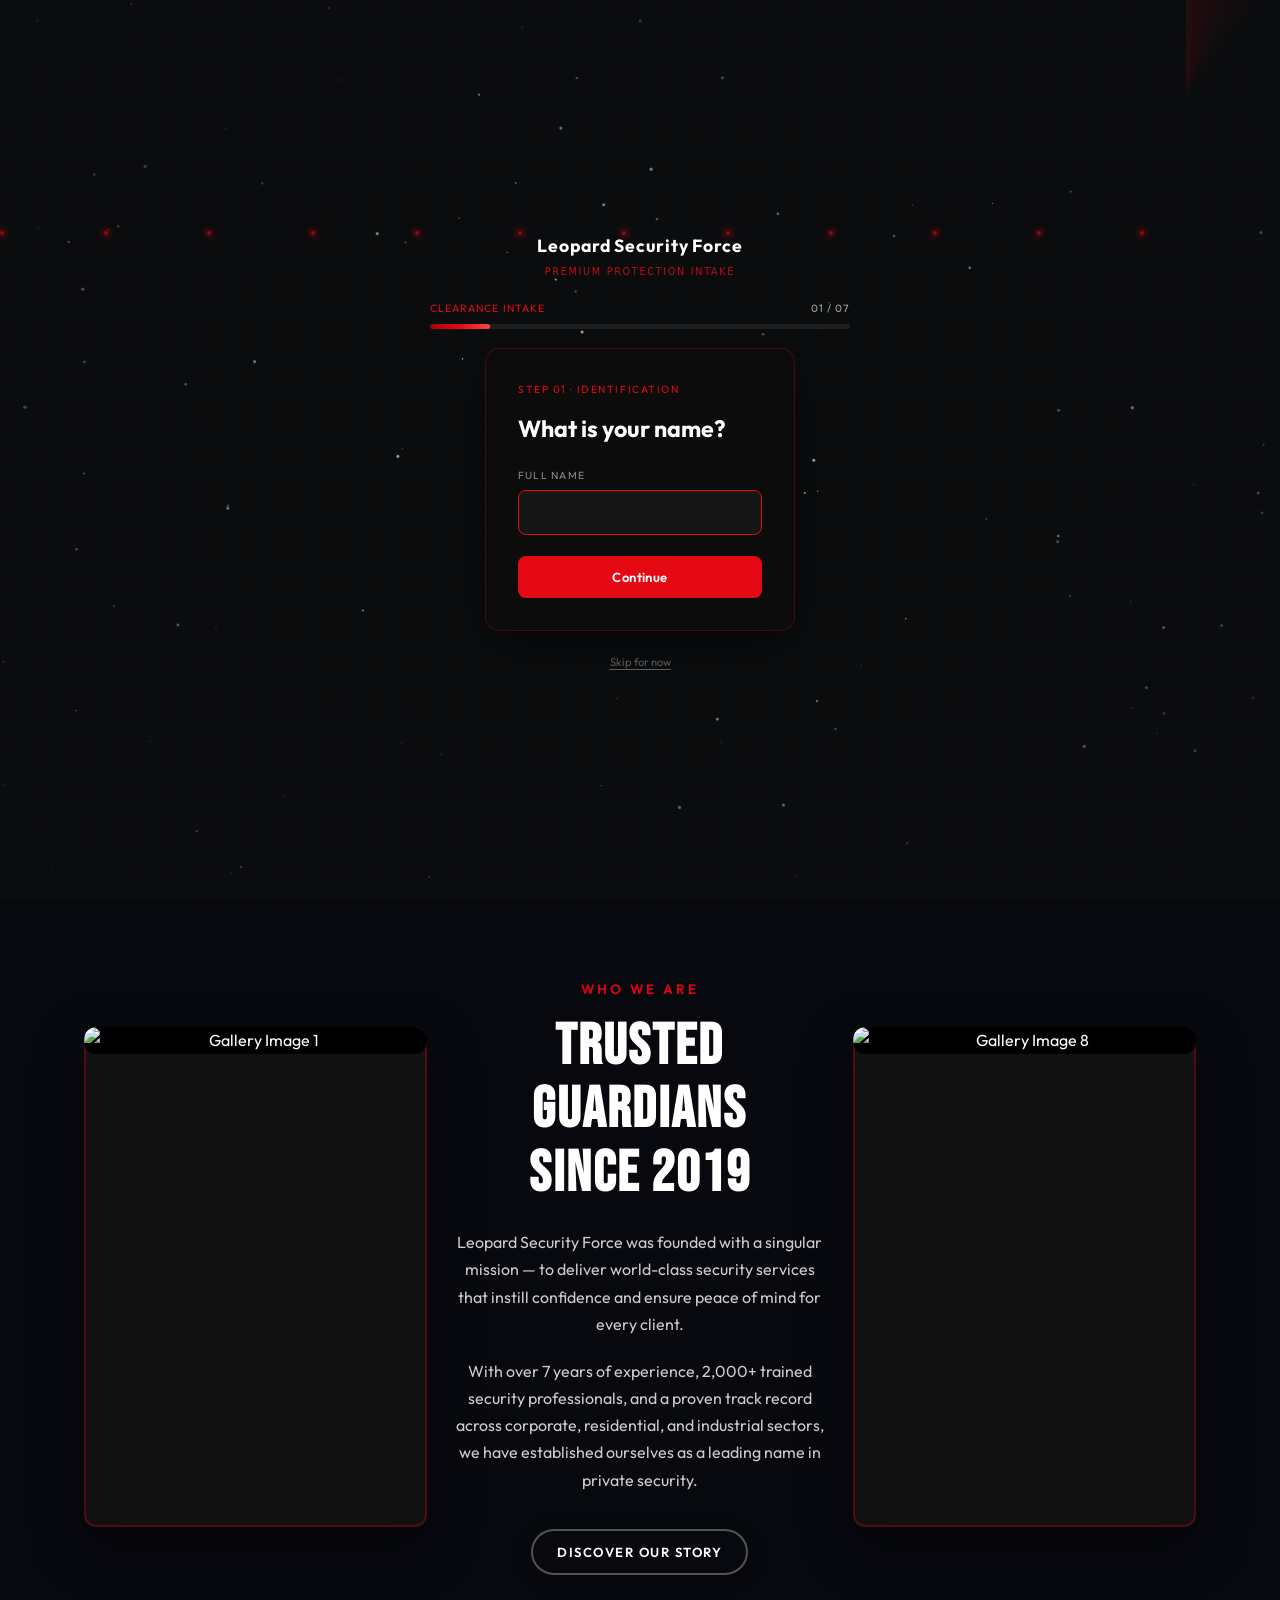
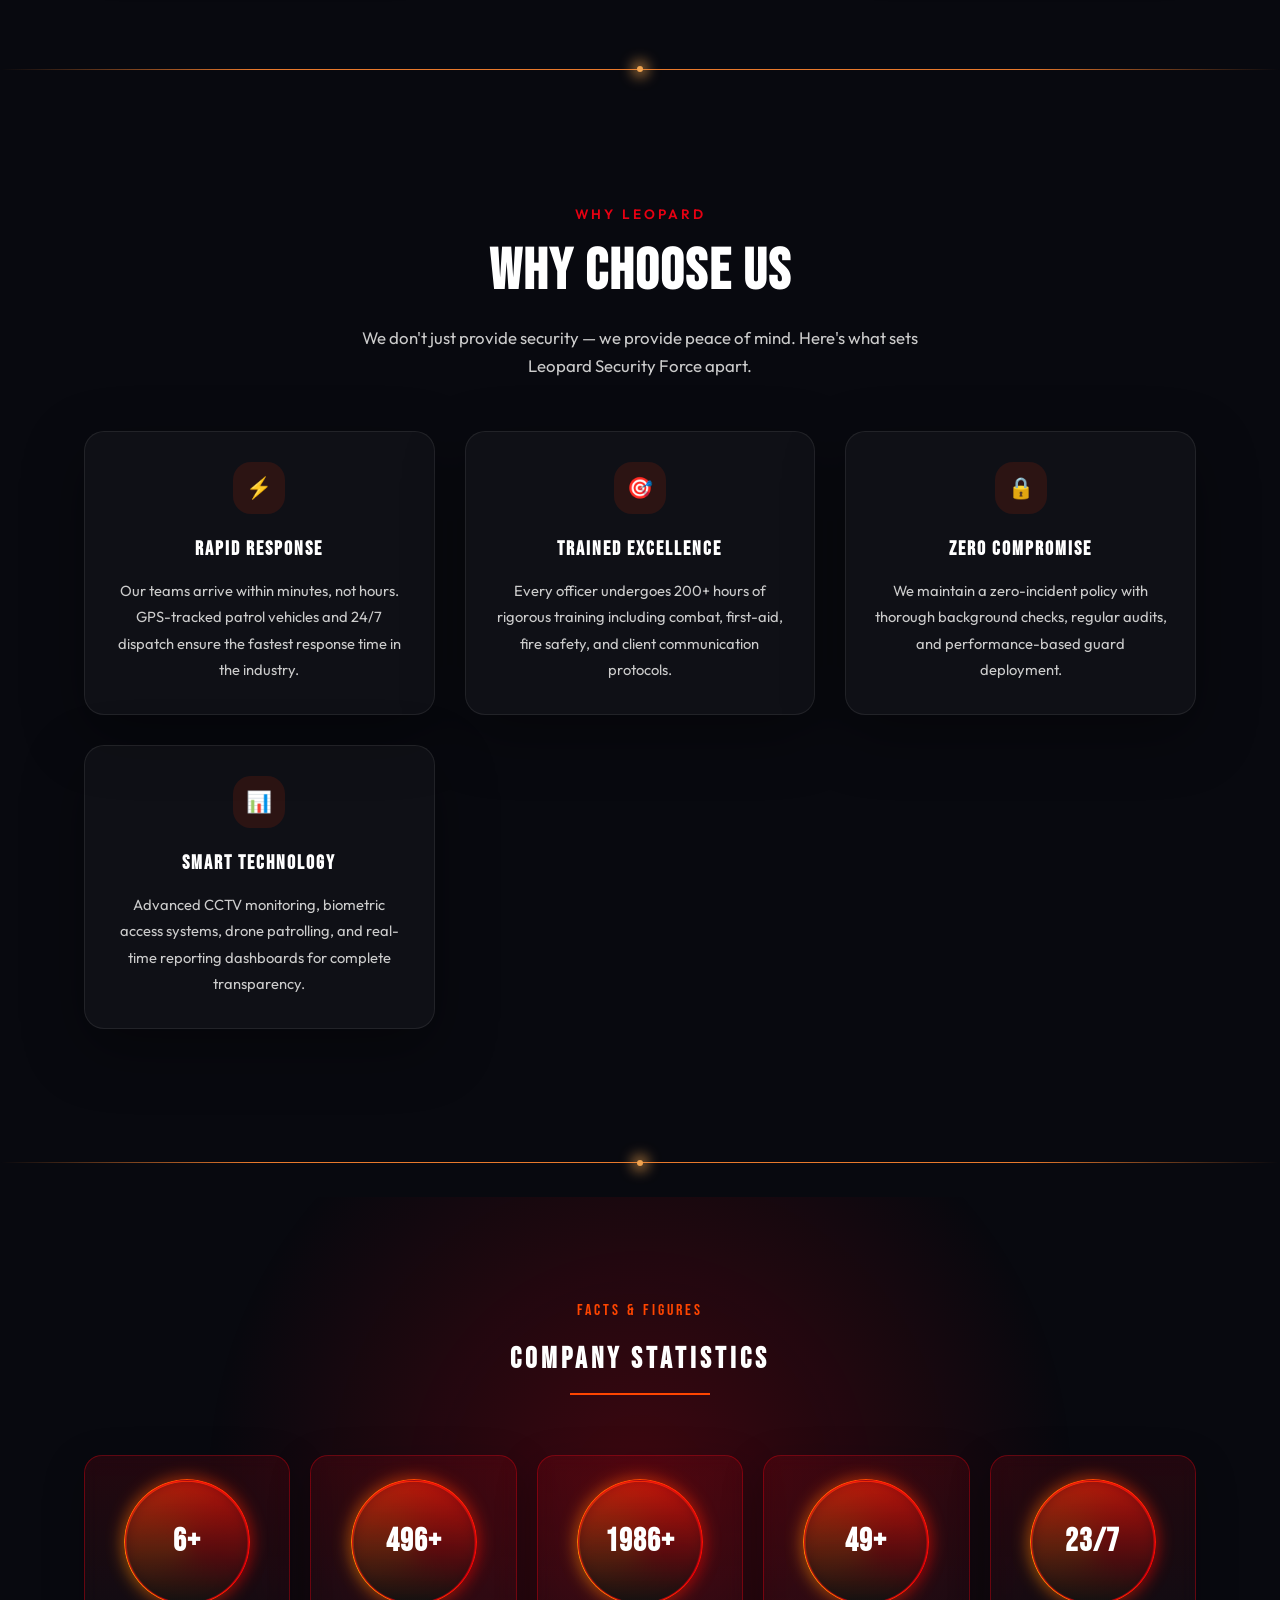
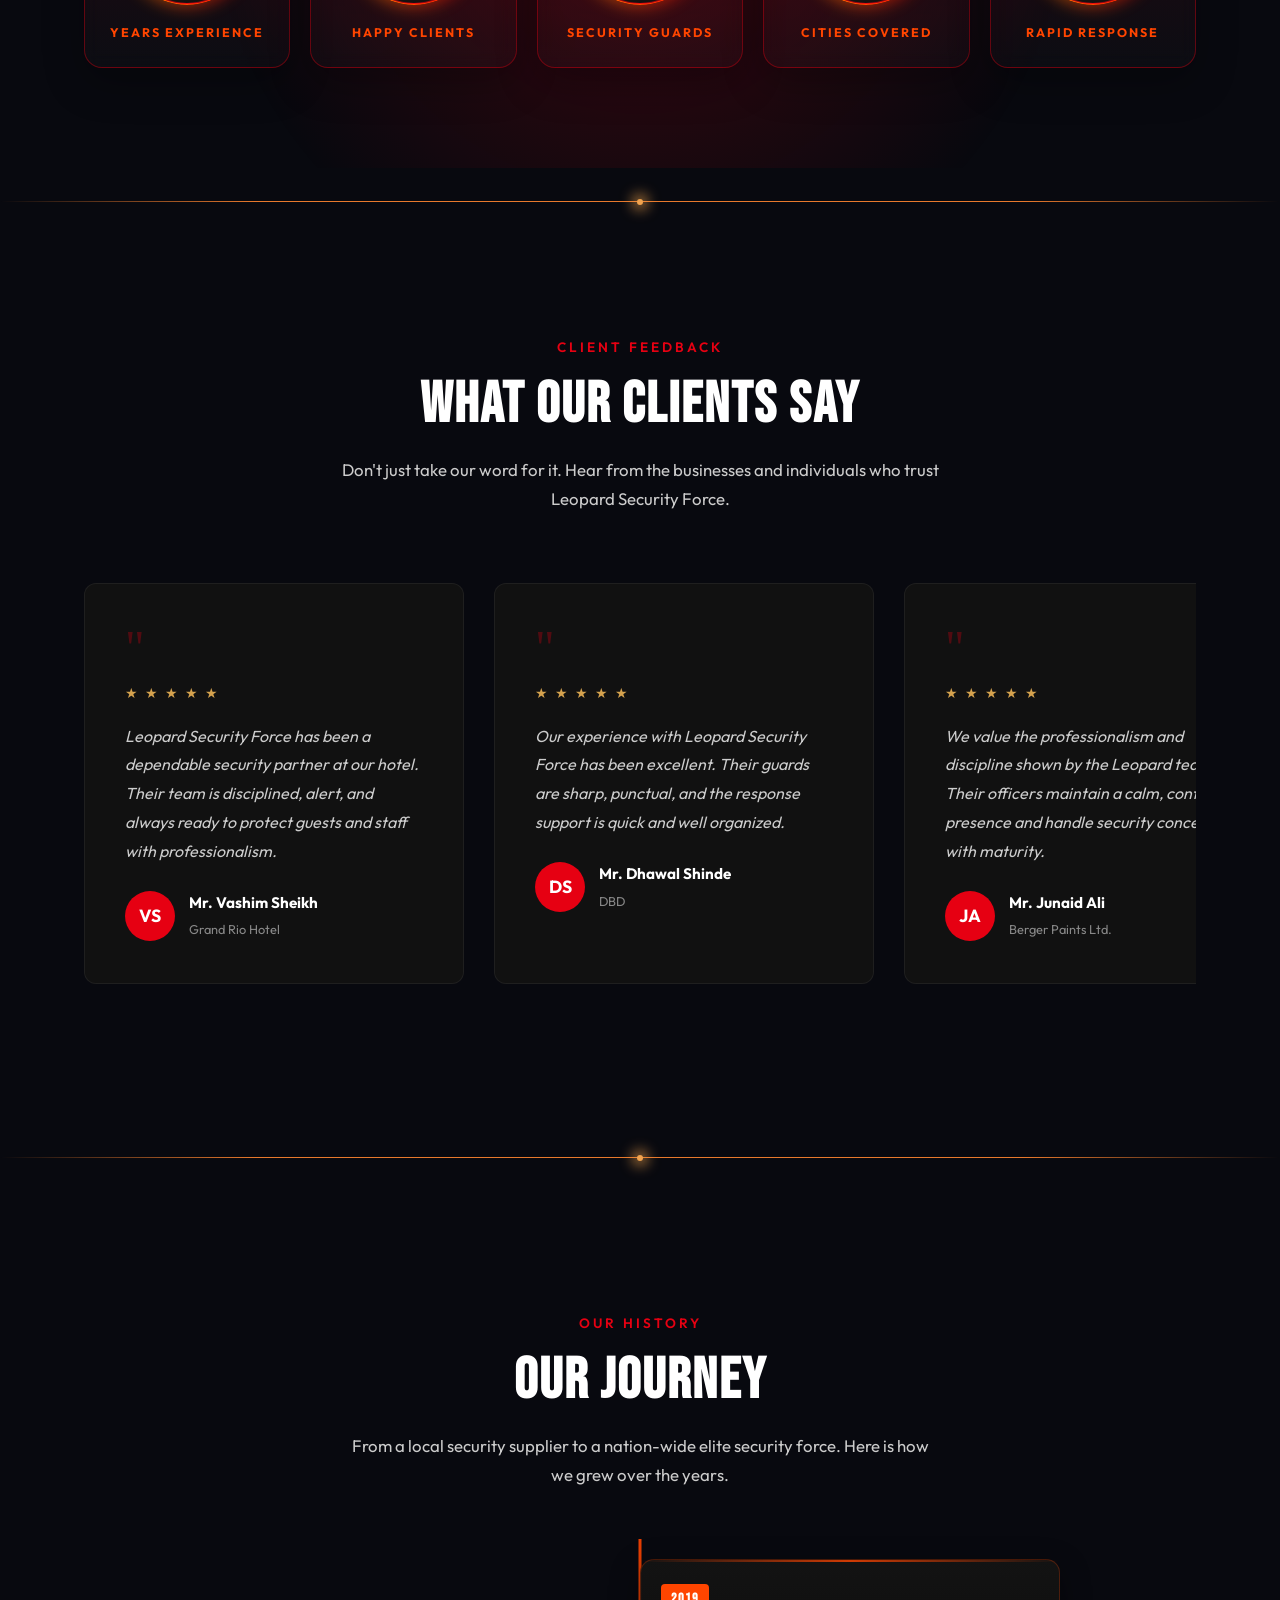
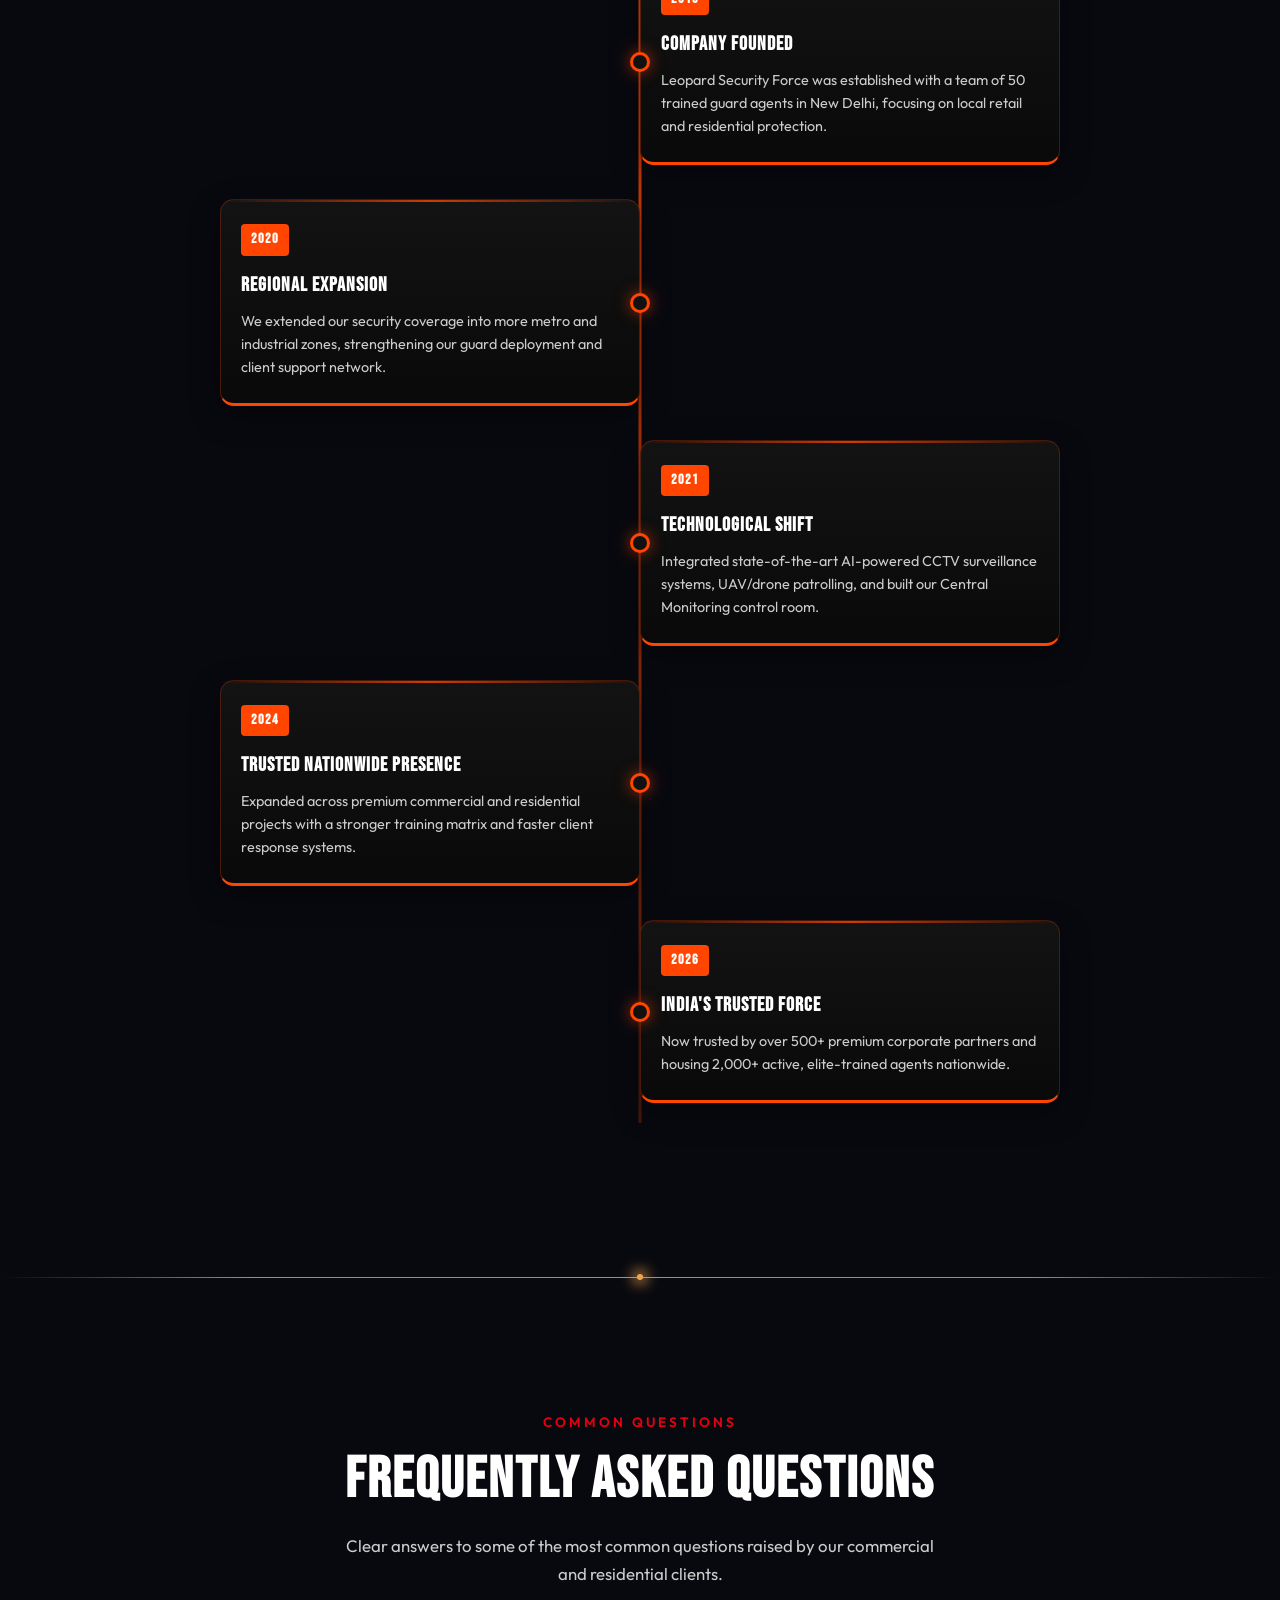
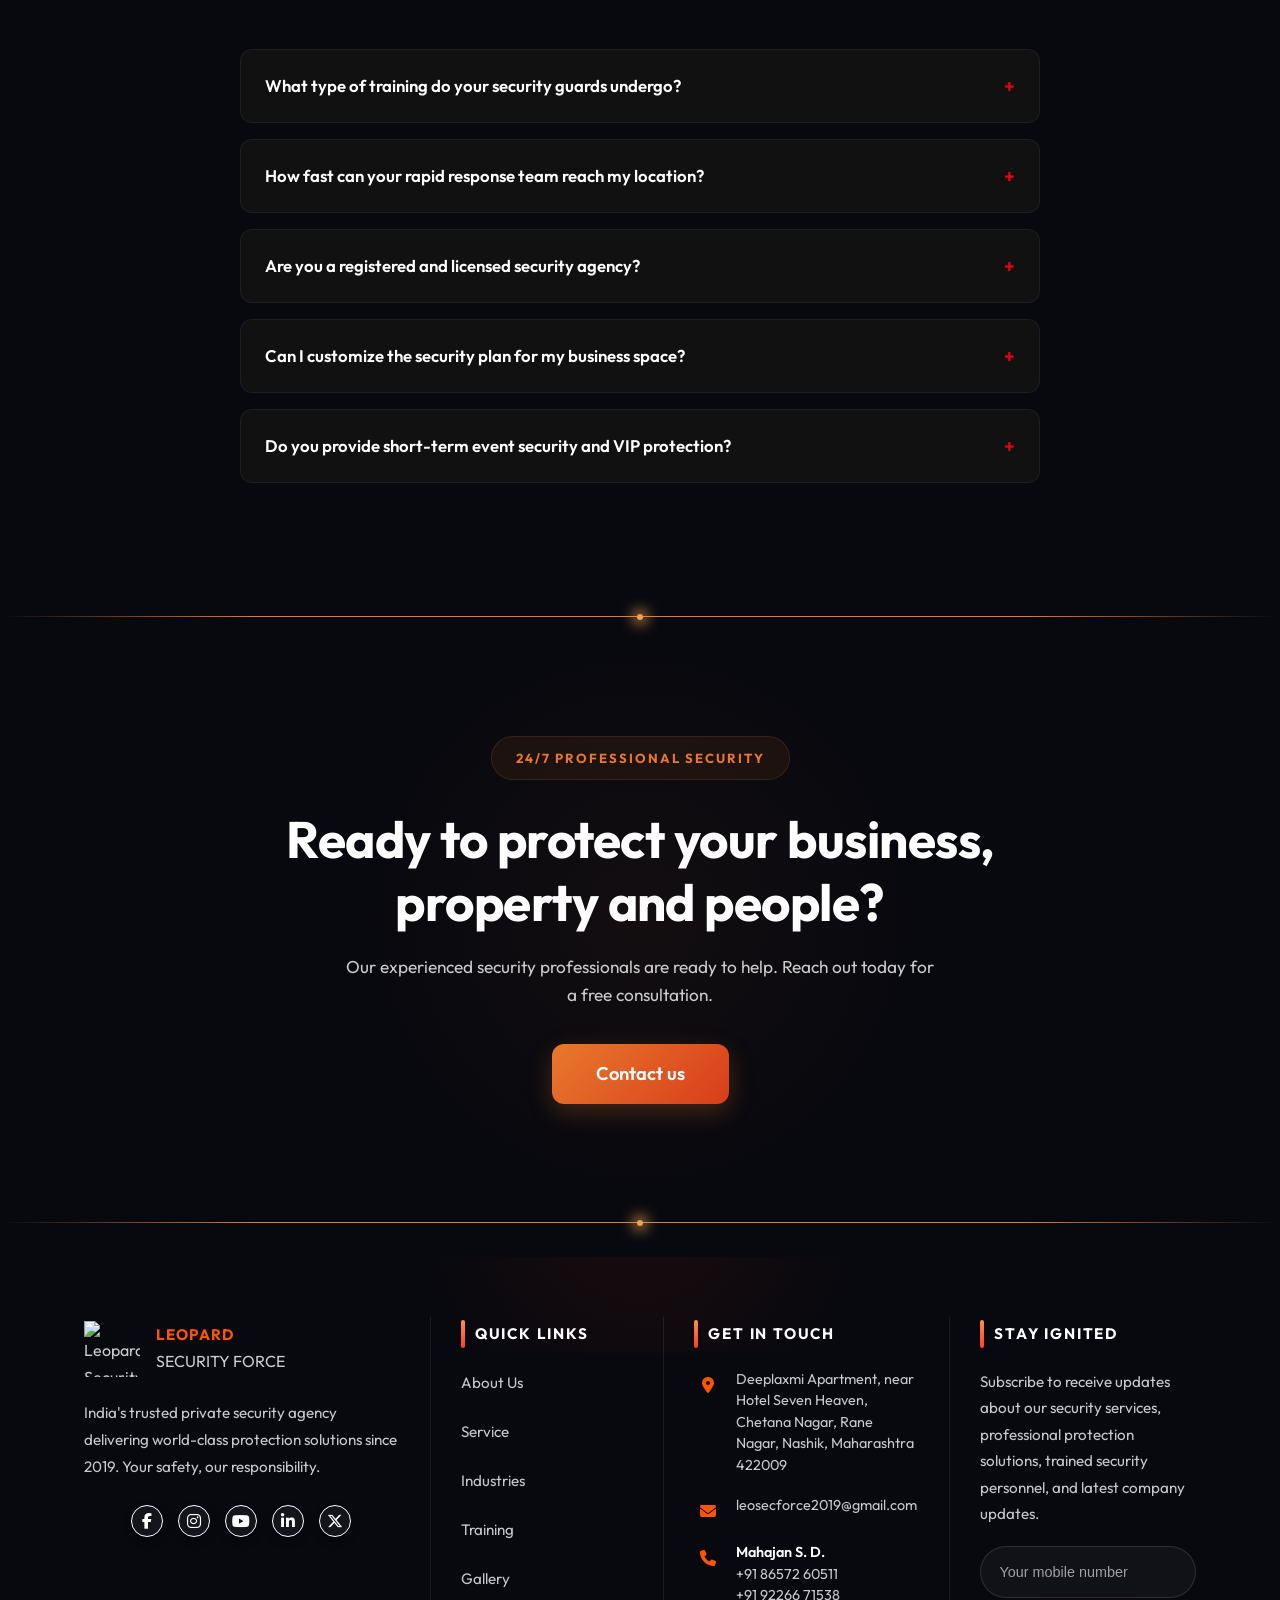
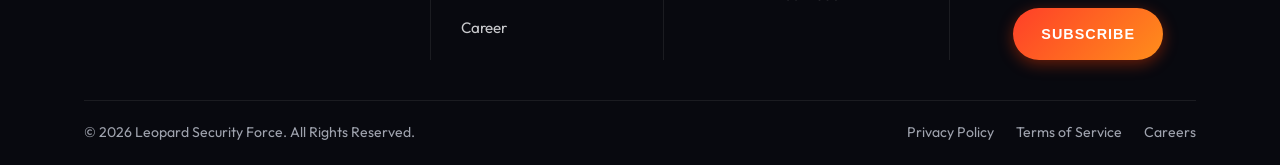
==== commit ce9997ab: "Add files via upload Update website design and content" ====
--- a/index.html
+++ b/index.html
@@ -647,6 +647,88 @@
       color: rgba(255, 255, 255, .5);
     }
 
+    /* Star Rating */
+    .intake-stars {
+      display: flex;
+      gap: .45rem;
+      justify-content: center;
+      margin: .5rem 0 1rem;
+    }
+
+    .intake-star-btn {
+      background: none;
+      padding: .2rem;
+      border-radius: 8px;
+      transition: transform .15s ease;
+      border: none;
+      cursor: pointer;
+    }
+
+    .intake-star-btn:hover {
+      transform: scale(1.15);
+    }
+
+    .intake-star-btn svg {
+      width: 36px;
+      height: 36px;
+      stroke: rgba(255, 255, 255, .15);
+      stroke-width: 1.5;
+      fill: transparent;
+      transition: fill .15s ease, stroke .15s ease;
+    }
+
+    .intake-star-btn.active svg {
+      fill: #e50914;
+      stroke: #ff4444;
+    }
+
+    .intake-rating-hint {
+      text-align: center;
+      font-size: .78rem;
+      color: #888;
+      min-height: 1.2em;
+      margin-bottom: .8rem;
+    }
+
+    .intake-rating-hint.good {
+      color: #4CAF50;
+    }
+
+    .intake-rating-hint.low {
+      color: #ff6666;
+    }
+
+    /* Textarea */
+    .intake-field textarea {
+      width: 100%;
+      background: rgba(255, 255, 255, .04);
+      border: 1px solid rgba(255, 255, 255, .12);
+      border-radius: 8px;
+      padding: .75rem 1rem;
+      color: #f0f0f0;
+      font-size: .88rem;
+      outline: none;
+      transition: border-color .2s;
+      resize: vertical;
+      min-height: 80px;
+      font-family: inherit;
+    }
+
+    .intake-field textarea:focus {
+      border-color: #e50914;
+    }
+
+    /* Success pings green */
+    .intake-ping-green {
+      position: absolute;
+      width: 4px;
+      height: 4px;
+      border-radius: 50%;
+      background: rgba(76, 175, 80, .7);
+      box-shadow: 0 0 8px 3px rgba(76, 175, 80, .4);
+      animation: intakeDrift linear infinite;
+    }
+
     @media (max-width:640px) {
       .intake-options {
         grid-template-columns: 1fr;
@@ -664,7 +746,55 @@
 
 <body>
 
-
+  <!-- ========== INTAKE OVERLAY (7-Step Wizard) ========== -->
+  <div id="intakeOverlay" style="display:none;">
+    <canvas id="intakeCanvas"></canvas>
+    <div class="intake-dot-grid"></div>
+    <div class="intake-vignette"></div>
+    <div class="intake-radar">
+      <div class="intake-radar-sweep"></div>
+    </div>
+    <div id="intakePings"></div>
+
+    <div class="intake-brand">
+      <div class="ibname">Leopard Security Force</div>
+      <div class="ibsub">Premium Protection Intake</div>
+    </div>
+
+    <div class="intake-progress" id="intakeProgressWrap">
+      <div class="intake-progress-top">
+        <span class="ipl">Clearance Intake</span>
+        <span id="intakeStepCount">01 / 07</span>
+      </div>
+      <div class="intake-progress-track">
+        <div class="intake-progress-fill" id="intakeProgressFill" style="width:14%"></div>
+      </div>
+    </div>
+
+    <div id="intakeStepArea"></div>
+
+    <button class="intake-skip" id="intakeSkipBtn">Skip for now</button>
+  </div>
+
+  <!-- ========== INTAKE SUCCESS SCREEN ========== -->
+  <div id="intakeSuccess">
+    <div class="is-glow"></div>
+    <div id="isStars"></div>
+    <div id="isPings"></div>
+    <div class="is-content">
+      <div class="is-check">
+        <svg width="26" height="26" viewBox="0 0 24 24" fill="none">
+          <path d="M4 12.5L9.5 18L20 6" stroke="#4CAF50" stroke-width="2.5" stroke-linecap="round"
+            stroke-linejoin="round" />
+        </svg>
+      </div>
+      <h1 id="isThankName">Thank You, Guest.</h1>
+      <p id="isThankMsg">Your request has been received successfully.<br />Our security experts will contact you
+        shortly.</p>
+      <button class="is-explore-btn" id="isExploreBtn">Explore Website →</button>
+      <div class="is-redirect" id="isRedirectNote">Redirecting automatically in 5s…</div>
+    </div>
+  </div>
 
   <!-- ========== PRELOADER ========== -->
   <div id="preloader">
@@ -1710,6 +1840,498 @@
   <script src="script.js"></script>
   <script src="tracker.js"></script>
 
+  <!-- ========== INTAKE WIZARD ENGINE ========== -->
+  <script>
+    (function () {
+      'use strict';
+
+      /* ==============================
+         CONFIGURATION — CHANGE THESE
+         ============================== */
+      // Google Apps Script Web App URL — receives all form data + sends email
+      var SHEETS_ENDPOINT = 'https://script.google.com/macros/s/AKfycbxG5CgT6f1t0V4E8XGavtd85RZLPgm58HLQNxN3DthvFZfZWa3v54VzGZpda6ZWy6Jv2w/exec';
+
+      // Google Business Review link — auto-redirects after every submission
+      var GOOGLE_REVIEW_LINK = 'https://g.page/r/CXFNf9cfev1SEAE/review';
+
+      /* ==============================
+         DATA
+         ============================== */
+      var SERVICES = ['Corporate Security', 'Industrial Security', 'Residential Security', 'Commercial Security', 'Event Security', 'VIP Protection', 'Construction Site Security', 'Hospital Security', 'School Security', 'Other'];
+      var GUARDS = ['1–5', '6–10', '11–20', '21–50', '50+', 'Custom'];
+      var TIMELINE = ['Immediately', 'Within 7 Days', 'Within 30 Days', 'Planning for Future'];
+      var DESCRIPTIONS = {
+        'Corporate Security': 'Reception, access control, and floor patrols for offices and HQs.',
+        'Industrial Security': 'Perimeter and shift-based coverage for plants and warehouses.',
+        'Residential Security': 'Gated community and private residence protection teams.',
+        'Commercial Security': 'Retail, mall, and mixed-use property security personnel.',
+        'Event Security': 'Crowd management and access control for gatherings of any size.',
+        'VIP Protection': 'Close protection officers for executives and public figures.',
+        'Construction Site Security': 'Round-the-clock site guarding against theft and trespass.',
+        'Hospital Security': 'Trained personnel for patient, staff, and asset safety.',
+        'School Security': 'Campus gate control and child-safety trained guards.'
+      };
+
+      /* ==============================
+         STATE
+         ============================== */
+      var state = {
+        step: 'name',
+        lead: { name: '', service: '', city: '', state: '', guards: '', requiredDate: '', phone: '', email: '', rating: '', feedback: '' }
+      };
+
+      var STEP_NUM = { name: 1, welcome: 1, service: 2, location: 3, guards: 4, timeline: 5, contact: 6, review: 7 };
+      var TOTAL_STEPS = 7;
+
+      var overlay = document.getElementById('intakeOverlay');
+      var stepArea = document.getElementById('intakeStepArea');
+      var progressWrap = document.getElementById('intakeProgressWrap');
+      var intakeCanvasInitialized = false;
+
+      /* ==============================
+         STARFIELD CANVAS
+         ============================== */
+      function initIntakeCanvas() {
+        if (intakeCanvasInitialized) return;
+        intakeCanvasInitialized = true;
+        var canvas = document.getElementById('intakeCanvas');
+        if (!canvas) return;
+        var ctx = canvas.getContext('2d');
+        function resize() { canvas.width = innerWidth; canvas.height = innerHeight; }
+        resize(); window.addEventListener('resize', resize);
+        var stars = [];
+        var count = Math.floor((innerWidth * innerHeight) / 10000);
+        for (var i = 0; i < count; i++) {
+          stars.push({ x: Math.random() * innerWidth, y: Math.random() * innerHeight, r: Math.random() * 1.3 + 0.4, phase: Math.random() * 6.28, speed: 0.4 + Math.random() * 0.5 });
+        }
+        function draw(t) {
+          ctx.clearRect(0, 0, canvas.width, canvas.height);
+          for (var i = 0; i < stars.length; i++) {
+            var s = stars[i];
+            var tw = 0.3 + 0.5 * Math.abs(Math.sin(t * 0.0005 * s.speed + s.phase));
+            ctx.beginPath(); ctx.arc(s.x, s.y, s.r, 0, 6.28);
+            ctx.fillStyle = 'rgba(255,255,255,' + tw + ')'; ctx.fill();
+          }
+          requestAnimationFrame(draw);
+        }
+        requestAnimationFrame(draw);
+
+        // Ping dots
+        var pingsWrap = document.getElementById('intakePings');
+        if (pingsWrap && pingsWrap.children.length === 0) {
+          for (var j = 0; j < 12; j++) {
+            var p = document.createElement('span');
+            p.className = 'intake-ping';
+            p.style.left = ((j * 8.1) % 100) + '%';
+            p.style.animationDelay = (j * 0.8) + 's';
+            p.style.animationDuration = (10 + (j % 5) * 2) + 's';
+            pingsWrap.appendChild(p);
+          }
+        }
+      }
+
+      /* ==============================
+         HELPERS
+         ============================== */
+      function el(html) { var d = document.createElement('div'); d.innerHTML = html.trim(); return d.firstChild; }
+
+      function intakeCard(eyebrow, title, subtitle, bodyHTML) {
+        return el('<div class="intake-card"><p class="intake-eyebrow">' + eyebrow + '</p><h2>' + title + '</h2>' +
+          (subtitle ? '<p class="intake-sub">' + subtitle + '</p>' : '') +
+          '<div style="margin-top:' + (subtitle ? '0' : '1.2rem') + '">' + bodyHTML + '</div></div>');
+      }
+
+      function esc(s) { var d = document.createElement('div'); d.textContent = s; return d.innerHTML; }
+
+      /* ==============================
+         SHOW / HIDE OVERLAY
+         ============================== */
+      function showIntakeOverlay() {
+        overlay.style.display = 'flex';
+        overlay.classList.remove('hidden');
+        document.body.style.overflow = 'hidden';
+        initIntakeCanvas();
+        render();
+      }
+
+      function hideIntakeOverlay() {
+        overlay.classList.add('hidden');
+        setTimeout(function () {
+          overlay.style.display = 'none';
+          document.body.style.overflow = '';
+        }, 400);
+      }
+
+      /* ==============================
+         RENDER ENGINE
+         ============================== */
+      function render() {
+        progressWrap.style.display = state.step === 'welcome' ? 'none' : 'block';
+        document.getElementById('intakeStepCount').textContent = String(STEP_NUM[state.step]).padStart(2, '0') + ' / 0' + TOTAL_STEPS;
+        document.getElementById('intakeProgressFill').style.width = (STEP_NUM[state.step] / TOTAL_STEPS * 100) + '%';
+        stepArea.innerHTML = '';
+        stepArea.appendChild(renderers[state.step]());
+      }
+
+      /* ==============================
+         STEP RENDERERS
+         ============================== */
+      var renderers = {
+        /* STEP 1 — Name */
+        name: function () {
+          var c = intakeCard('Step 01 · Identification', 'What is your name?', '',
+            '<div class="intake-field"><label>Full name</label><input id="iName" value="' + esc(state.lead.name) + '"/><div class="ierr" id="iNameErr"></div></div>' +
+            '<div class="intake-row"><button class="intake-btn intake-btn-primary" id="iNameNext">Continue</button></div>');
+          setTimeout(function () {
+            var input = c.querySelector('#iName'); if (input) input.focus();
+            c.querySelector('#iNameNext').onclick = function () {
+              var v = input.value.trim();
+              if (v.length < 2) { c.querySelector('#iNameErr').textContent = 'Name should be at least 2 characters.'; return; }
+              state.lead.name = v; state.step = 'welcome'; render();
+            };
+            input.onkeydown = function (e) { if (e.key === 'Enter') c.querySelector('#iNameNext').click(); };
+          });
+          return c;
+        },
+
+        /* STEP 1.5 — Welcome */
+        welcome: function () {
+          var c = el('<div class="intake-card" style="text-align:center">' +
+            '<h1 style="font-size:1.7rem;color:#ff6666">Welcome, ' + esc(state.lead.name) + '.<span class="intake-cursor"></span></h1>' +
+            '<p style="margin-top:.8rem;font-size:1rem;color:#ddd">Welcome to Leopard Security Force.</p>' +
+            '<p style="margin-top:.4rem;color:#888;font-size:.82rem">We\'re here to understand your security requirements.</p>' +
+            '<button class="intake-btn intake-btn-ghost" style="margin-top:1.5rem" id="iWelcomeNext">Continue →</button></div>');
+          setTimeout(function () {
+            var advance = function () { state.step = 'service'; render(); };
+            var timer = setTimeout(advance, 3200);
+            c.querySelector('#iWelcomeNext').onclick = function () { clearTimeout(timer); advance(); };
+          });
+          return c;
+        },
+
+        /* STEP 2 — Service */
+        service: function () {
+          var opts = SERVICES.map(function (s) {
+            return '<button class="intake-opt' + (state.lead.service === s ? ' selected' : '') + '" data-v="' + s + '">' + s + '</button>';
+          }).join('');
+          var c = intakeCard('Step 02 · Requirement', 'Which security service do you need?', '',
+            '<div class="intake-options">' + opts + '</div>' +
+            '<div class="intake-row"><button class="intake-btn intake-btn-ghost" id="iBack">Back</button><button class="intake-btn intake-btn-primary" id="iNext" ' + (state.lead.service ? '' : 'disabled') + '>Continue</button></div>');
+          setTimeout(function () {
+            c.querySelectorAll('.intake-opt').forEach(function (b) {
+              b.onclick = function () { state.lead.service = b.dataset.v; state.step = 'service'; render(); };
+            });
+            c.querySelector('#iBack').onclick = function () { state.step = 'name'; render(); };
+            c.querySelector('#iNext').onclick = function () { state.step = 'location'; render(); };
+          });
+          return c;
+        },
+
+        /* STEP 3 — Location */
+        location: function () {
+          var L = state.lead;
+          var c = intakeCard('Step 03 · Deployment Location', 'Where do you need security services?', '',
+            '<div class="intake-field"><label>City</label><input id="iCity" value="' + esc(L.city) + '"/></div>' +
+            '<div class="intake-field"><label>State</label><input id="iState" value="' + esc(L.state) + '"/></div>' +
+            '<div class="ierr" id="iLocErr"></div>' +
+            '<div class="intake-row"><button class="intake-btn intake-btn-ghost" id="iBack">Back</button><button class="intake-btn intake-btn-primary" id="iNext">Continue</button></div>');
+          setTimeout(function () {
+            c.querySelector('#iCity').focus();
+            c.querySelector('#iBack').onclick = function () { state.step = 'service'; render(); };
+            c.querySelector('#iNext').onclick = function () {
+              var city = c.querySelector('#iCity').value.trim(), st = c.querySelector('#iState').value.trim();
+              if (city.length < 2 || st.length < 2) { c.querySelector('#iLocErr').textContent = 'Please fill in city and state.'; return; }
+              state.lead.city = city; state.lead.state = st; state.step = 'guards'; render();
+            };
+          });
+          return c;
+        },
+
+        /* STEP 4 — Guards */
+        guards: function () {
+          var isPreset = GUARDS.indexOf(state.lead.guards) > -1;
+          var gSel = isPreset ? state.lead.guards : (state.lead.guards ? 'Custom' : '');
+          var custom = isPreset ? '' : state.lead.guards;
+          var opts = GUARDS.map(function (g) { return '<button class="intake-opt' + (gSel === g ? ' selected' : '') + '" data-v="' + g + '">' + g + '</button>'; }).join('');
+          var c = intakeCard('Step 04 · Deployment Size', 'How many security guards are required?', '',
+            '<div class="intake-options">' + opts + '</div>' +
+            '<div id="iCustomWrap" style="margin-top:.8rem;display:' + (gSel === 'Custom' ? 'block' : 'none') + '">' +
+            '<div class="intake-field"><label>Exact number of guards</label><input id="iCustomVal" inputmode="numeric" value="' + custom + '"/><div class="ierr" id="iCustomErr"></div></div></div>' +
+            '<div class="intake-row"><button class="intake-btn intake-btn-ghost" id="iBack">Back</button><button class="intake-btn intake-btn-primary" id="iNext" ' + (gSel ? '' : 'disabled') + '>Continue</button></div>');
+          setTimeout(function () {
+            var sel = gSel;
+            c.querySelectorAll('.intake-opt').forEach(function (b) {
+              b.onclick = function () {
+                sel = b.dataset.v;
+                c.querySelectorAll('.intake-opt').forEach(function (x) { x.classList.remove('selected'); });
+                b.classList.add('selected');
+                c.querySelector('#iCustomWrap').style.display = sel === 'Custom' ? 'block' : 'none';
+                c.querySelector('#iNext').disabled = false;
+              };
+            });
+            c.querySelector('#iBack').onclick = function () { state.step = 'location'; render(); };
+            c.querySelector('#iNext').onclick = function () {
+              if (sel === 'Custom') {
+                var v = (c.querySelector('#iCustomVal') || {}).value ? c.querySelector('#iCustomVal').value.trim() : '';
+                if (!/^\d+$/.test(v) || Number(v) <= 0) { c.querySelector('#iCustomErr').textContent = 'Enter a whole number greater than 0.'; return; }
+                state.lead.guards = v;
+              } else { state.lead.guards = sel; }
+              state.step = 'timeline'; render();
+            };
+          });
+          return c;
+        },
+
+        /* STEP 5 — Timeline */
+        timeline: function () {
+          var opts = TIMELINE.map(function (t) { return '<button class="intake-opt' + (state.lead.requiredDate === t ? ' selected' : '') + '" data-v="' + t + '">' + t + '</button>'; }).join('');
+          var c = intakeCard('Step 05 · Timeline', 'When do you need security services?', '',
+            '<div class="intake-options single">' + opts + '</div>' +
+            '<div class="intake-row"><button class="intake-btn intake-btn-ghost" id="iBack">Back</button><button class="intake-btn intake-btn-primary" id="iNext" ' + (state.lead.requiredDate ? '' : 'disabled') + '>Continue</button></div>');
+          setTimeout(function () {
+            var sel = state.lead.requiredDate;
+            c.querySelectorAll('.intake-opt').forEach(function (b) {
+              b.onclick = function () { sel = b.dataset.v; c.querySelectorAll('.intake-opt').forEach(function (x) { x.classList.remove('selected'); }); b.classList.add('selected'); c.querySelector('#iNext').disabled = false; };
+            });
+            c.querySelector('#iBack').onclick = function () { state.step = 'guards'; render(); };
+            c.querySelector('#iNext').onclick = function () { state.lead.requiredDate = sel; state.step = 'contact'; render(); };
+          });
+          return c;
+        },
+
+        /* STEP 6 — Contact */
+        contact: function () {
+          var L = state.lead;
+          var c = intakeCard('Step 06 · Contact', 'How can our team reach you?', 'We\'ll use this to confirm your requirement and share next steps.',
+            '<div class="intake-field"><label>Phone number</label><input id="iPhone" value="' + esc(L.phone) + '"/><div class="ierr" id="iPhoneErr"></div></div>' +
+            '<div class="intake-field"><label>Email address</label><input id="iEmail" value="' + esc(L.email) + '"/><div class="ierr" id="iEmailErr"></div></div>' +
+            '<div class="intake-row"><button class="intake-btn intake-btn-ghost" id="iBack">Back</button><button class="intake-btn intake-btn-primary" id="iNext">Continue</button></div>');
+          setTimeout(function () {
+            c.querySelector('#iPhone').focus();
+            c.querySelector('#iBack').onclick = function () { state.step = 'timeline'; render(); };
+            c.querySelector('#iNext').onclick = function () {
+              var phone = c.querySelector('#iPhone').value.trim();
+              var email = c.querySelector('#iEmail').value.trim();
+              var phoneOk = /^(?:\+91|0)?[6-9]\d{9}$/.test(phone.replace(/\s+/g, ''));
+              var emailOk = /^[^\s@]+@[^\s@]+\.[^\s@]+$/.test(email);
+              c.querySelector('#iPhoneErr').textContent = phoneOk ? '' : 'Enter a valid Indian phone number.';
+              c.querySelector('#iEmailErr').textContent = emailOk ? '' : 'Enter a valid email address.';
+              if (!phoneOk || !emailOk) return;
+              state.lead.phone = phone; state.lead.email = email;
+              state.step = 'review'; render();
+            };
+          });
+          return c;
+        },
+
+        /* STEP 7 — Rate & Review */
+        review: function () {
+          var L = state.lead;
+          var rating = L.rating ? Number(L.rating) : 0;
+          var starsHTML = '';
+          for (var i = 1; i <= 5; i++) {
+            starsHTML += '<button class="intake-star-btn' + (i <= rating ? ' active' : '') + '" data-v="' + i + '" aria-label="' + i + ' star">' +
+              '<svg viewBox="0 0 24 24"><polygon points="12 2 15 9 22.5 9.5 17 14.5 18.5 22 12 18 5.5 22 7 14.5 1.5 9.5 9 9"/></svg></button>';
+          }
+          var c = intakeCard('Step 07 · Rate Us', 'Rate your experience with us', 'Your response will be saved automatically after submission.',
+            '<div class="intake-stars" id="iStars">' + starsHTML + '</div>' +
+            '<div class="intake-rating-hint" id="iRatingHint">' + (rating ? ratingHintText(rating) : '') + '</div>' +
+            '<div id="iSubmitErrorBox"></div>' +
+            '<div class="intake-row"><button class="intake-btn intake-btn-ghost" id="iBack">Back</button><button class="intake-btn intake-btn-primary" id="iSubmit" ' + (rating ? '' : 'disabled') + '>Submit</button></div>');
+          setTimeout(function () {
+            var sel = rating;
+            function paintStars() {
+              c.querySelectorAll('.intake-star-btn').forEach(function (b) {
+                b.classList.toggle('active', Number(b.dataset.v) <= sel);
+              });
+            }
+            c.querySelectorAll('.intake-star-btn').forEach(function (b) {
+              b.onclick = function () {
+                sel = Number(b.dataset.v);
+                paintStars();
+                c.querySelector('#iRatingHint').className = 'intake-rating-hint ' + (sel >= 4 ? 'good' : 'low');
+                c.querySelector('#iRatingHint').textContent = ratingHintText(sel);
+                c.querySelector('#iSubmit').disabled = false;
+              };
+            });
+            c.querySelector('#iBack').onclick = function () { state.step = 'contact'; render(); };
+            c.querySelector('#iSubmit').onclick = function () {
+              state.lead.rating = String(sel);
+              state.lead.feedback = '';
+
+              var btn = c.querySelector('#iSubmit');
+              btn.disabled = true; c.querySelector('#iBack').disabled = true;
+              btn.innerHTML = '<span class="intake-spinner"></span>Saving your request…';
+
+              /* --- 1. Auto-redirect to Google Reviews to write review --- */
+              window.open(GOOGLE_REVIEW_LINK, '_blank');
+
+              /* --- 2. Submit to Google Sheets via Apps Script --- */
+              fetch(SHEETS_ENDPOINT, {
+                method: 'POST',
+                mode: 'no-cors',
+                headers: { 'Content-Type': 'application/x-www-form-urlencoded' },
+                body: new URLSearchParams(state.lead).toString()
+              }).then(function () {
+                hideIntakeOverlay();
+                showSuccess(sel);
+              }).catch(function (err) {
+                console.error('Sheets submission failed:', err);
+                hideIntakeOverlay();
+                showSuccess(sel);
+              });
+            };
+          });
+          return c;
+        }
+      };
+
+      /* ==============================
+         RATING HELPERS
+         ============================== */
+      function ratingHintText(n) {
+        var labels = { 1: 'We\'re sorry to hear that.', 2: 'We can do better.', 3: 'Thanks — room to improve.', 4: 'Great, glad to hear it!', 5: 'Excellent! That means a lot.' };
+        return labels[n] || '';
+      }
+      function feedbackLabel(n) {
+        if (n >= 4) return 'Write your review (optional)';
+        if (n > 0) return 'What could we do better? (optional)';
+        return 'Write your review (optional)';
+      }
+
+
+
+      /* ==============================
+         EMAIL VIA APPS SCRIPT
+         ============================== */
+      function sendConfirmationEmail(lead) {
+        // Fire a second request to Apps Script with action=sendEmail
+        // The Apps Script should handle this and send an email to the user
+        try {
+          var params = new URLSearchParams(lead);
+          params.append('action', 'sendEmail');
+          fetch(SHEETS_ENDPOINT, {
+            method: 'POST',
+            mode: 'no-cors',
+            headers: { 'Content-Type': 'application/x-www-form-urlencoded' },
+            body: params.toString()
+          });
+        } catch (e) { console.error('Email dispatch failed:', e); }
+      }
+
+      /* ==============================
+         SUCCESS SCREEN
+         ============================== */
+      function showSuccess(rating) {
+        var s = document.getElementById('intakeSuccess');
+        s.classList.add('show');
+        document.getElementById('isThankName').textContent = 'Thank You, ' + (state.lead.name || 'Guest') + '.';
+        var msg = document.getElementById('isThankMsg');
+        if (rating >= 4) {
+          msg.innerHTML = 'Your request has been received successfully and saved to our records.<br/>We just opened Google in a new tab for you.<br/><br/>A confirmation will be sent to your email shortly.';
+        } else if (rating > 0) {
+          msg.innerHTML = 'Your request has been received successfully and saved to our records.<br/>Thanks for the honest feedback — our team will use it to improve.<br/><br/>A confirmation will be sent to your email shortly.';
+        } else {
+          msg.innerHTML = 'Your request has been received successfully.<br/>Our security experts will contact you shortly.';
+        }
+
+        // Twinkling stars for success bg
+        var starsWrap = document.getElementById('isStars'); starsWrap.innerHTML = '';
+        for (var i = 0; i < 35; i++) {
+          var st = document.createElement('span'); st.className = 'is-star';
+          st.style.left = ((i * 14.2) % 100) + '%'; st.style.top = ((i * 27.8) % 100) + '%'; st.style.animationDelay = ((i % 7) * 0.4) + 's';
+          starsWrap.appendChild(st);
+        }
+
+        // Green ping dots
+        var pingsWrap = document.getElementById('isPings'); pingsWrap.innerHTML = '';
+        for (var j = 0; j < 14; j++) {
+          var p = document.createElement('span'); p.className = 'intake-ping-green';
+          p.style.left = ((j * 7.1) % 100) + '%'; p.style.animationDelay = (j * 0.65) + 's'; p.style.animationDuration = (9 + (j % 4) * 2) + 's';
+          pingsWrap.appendChild(p);
+        }
+
+        // Countdown & auto-redirect
+        var secs = 5;
+        var note = document.getElementById('isRedirectNote');
+        var interval = setInterval(function () {
+          secs--; note.textContent = 'Redirecting automatically in ' + secs + 's…';
+          if (secs <= 0) { clearInterval(interval); dismissSuccess(); }
+        }, 1000);
+        document.getElementById('isExploreBtn').onclick = function () { clearInterval(interval); dismissSuccess(); };
+      }
+
+      function dismissSuccess() {
+        var s = document.getElementById('intakeSuccess');
+        s.classList.remove('show');
+        document.body.style.overflow = '';
+      }
+
+      /* ==============================
+         SKIP BUTTON
+         ============================== */
+      document.getElementById('intakeSkipBtn').onclick = function () {
+        hideIntakeOverlay();
+      };
+
+      /* ==============================
+         AUTO-SHOW ON PAGE LOAD
+         ============================== */
+      // Show intake wizard automatically after page loads
+      window.addEventListener('load', function () {
+        // Small delay to let preloader finish
+        setTimeout(function () {
+          showIntakeOverlay();
+        }, 1200);
+      });
+
+      /* ==============================
+         CONTACT US / CTA TRIGGERS
+         ============================== */
+      // Wire up all "Contact Us", "Request a Quote" and CTA buttons to open the intake wizard
+      document.addEventListener('DOMContentLoaded', function () {
+        // Navbar Contact Us button
+        var contactCTA = document.querySelector('.nav-contact-cta');
+        if (contactCTA) {
+          contactCTA.addEventListener('click', function (e) {
+            e.preventDefault();
+            // Reset wizard to start
+            state.step = 'name';
+            showIntakeOverlay();
+          });
+        }
+
+        // Mobile menu Contact Us link
+        var mobileLinks = document.querySelectorAll('.mobile-menu a');
+        mobileLinks.forEach(function (link) {
+          if (link.textContent.trim().toLowerCase() === 'contact us') {
+            link.addEventListener('click', function (e) {
+              e.preventDefault();
+              // Close mobile menu
+              var hamburger = document.getElementById('hamburger');
+              var mobileMenu = document.getElementById('mobileMenu');
+              if (mobileMenu) mobileMenu.classList.remove('open');
+              if (hamburger) hamburger.classList.remove('open');
+              document.body.style.overflow = '';
+              state.step = 'name';
+              showIntakeOverlay();
+            });
+          }
+        });
+
+        // CTA banner "Contact us" button
+        var ctaBtn = document.querySelector('.cta-btn-modern');
+        if (ctaBtn) {
+          ctaBtn.addEventListener('click', function (e) {
+            e.preventDefault();
+            state.step = 'name';
+            showIntakeOverlay();
+          });
+        }
+      });
+
+    })();
+  </script>
 
 </body>
 
--- a/style.css
+++ b/style.css
@@ -919,6 +919,19 @@
     display: none;
   }
 
+  .training-page-content .hero-frame {
+    padding: 42px 20px 36px;
+    border: 1px solid rgba(255,255,255,0.55);
+  }
+
+  .training-page-content .hero-frame::before,
+  .training-page-content .hero-frame::after,
+  .training-page-content .hero-frame .br-tr,
+  .training-page-content .hero-frame .br-bl {
+    width: 22px;
+    height: 22px;
+  }
+
   .nav-contact-cta {
     min-height: 40px;
     padding: 10px 16px;
@@ -8243,6 +8256,390 @@
 }
 
 /* ==========================================================================
+   TRAINING PAGE — NEW SECTION STYLES
+   ========================================================================== */
+.training-page-content {
+  background: #050505;
+  color: #ffffff;
+  padding-top: 72px;
+}
+
+.training-page-content .hero {
+  border-bottom: 2px solid #ffffff;
+  padding: 52px 40px 70px;
+  position: relative;
+  z-index: 1;
+}
+
+.training-page-content .hero-frame {
+  position: relative;
+  max-width: 900px;
+  margin: 0 auto;
+  padding: 56px 40px 48px;
+  border: 1px solid rgba(255,255,255,0.85);
+  box-shadow: 0 0 0 1px rgba(255,255,255,0.08);
+  text-align: center;
+  background: #050505;
+}
+
+.training-page-content .hero-frame::before,
+.training-page-content .hero-frame::after,
+.training-page-content .hero-frame .br-tr,
+.training-page-content .hero-frame .br-bl {
+  content: "";
+  position: absolute;
+  width: 26px;
+  height: 26px;
+  border: #ff2d3a solid;
+  z-index: 3;
+  box-sizing: border-box;
+}
+
+.training-page-content .hero-frame::before { top: -1px; left: -1px; border-width: 2px 0 0 2px; }
+.training-page-content .hero-frame::after { bottom: -1px; right: -1px; border-width: 0 2px 2px 0; }
+.training-page-content .hero-frame .br-tr { top: -1px; right: -1px; border-width: 2px 2px 0 0; }
+.training-page-content .hero-frame .br-bl { bottom: -1px; left: -1px; border-width: 0 0 2px 2px; }
+
+.training-page-content .doc-id {
+  font-family: 'JetBrains Mono', monospace;
+  font-size: 0.72rem;
+  color: #ff2d3a;
+  letter-spacing: 0.12em;
+  margin-bottom: 20px;
+  text-transform: uppercase;
+}
+
+.training-page-content .hero-frame h1 {
+  font-family: 'Archivo Black', sans-serif;
+  font-size: clamp(2rem, 4.6vw, 3.6rem);
+  line-height: 1.08;
+  margin: 0 auto;
+  max-width: 17ch;
+  text-transform: uppercase;
+  letter-spacing: 0.01em;
+}
+
+.training-page-content .hero-frame .lede {
+  margin: 22px auto 0;
+  color: #9b9b9b;
+  max-width: 50ch;
+  font-size: 1rem;
+}
+
+.training-page-content .hero-actions {
+  display: flex;
+  gap: 0;
+  margin-top: 34px;
+  flex-wrap: wrap;
+  justify-content: center;
+}
+
+.training-page-content .btn {
+  font-family: 'JetBrains Mono', monospace;
+  font-size: 0.78rem;
+  letter-spacing: 0.05em;
+  text-transform: uppercase;
+  padding: 16px 28px;
+  text-decoration: none;
+  display: inline-block;
+  border: 2px solid #ffffff;
+  transition: background .2s, color .2s;
+  border-radius: 0;
+}
+
+.training-page-content .btn-fill {
+  background: #ffffff;
+  color: #000000;
+}
+
+.training-page-content .btn-fill:hover {
+  background: #ff2d3a;
+  border-color: #ff2d3a;
+  color: #ffffff;
+}
+
+.training-page-content .btn-outline { color: #ffffff; }
+.training-page-content .btn-outline:hover { color: #ff2d3a; }
+.training-page-content .hero-actions .btn-outline { border-left: none; }
+
+.training-page-content section {
+  border-bottom: 2px solid #ffffff;
+  padding: 70px 0;
+}
+
+.training-page-content .sec-head {
+  display: flex;
+  flex-direction: column;
+  align-items: center;
+  text-align: center;
+  gap: 14px;
+  margin-bottom: 50px;
+}
+
+.training-page-content .sec-head .idx {
+  font-family: 'JetBrains Mono', monospace;
+  color: #ff2d3a;
+  font-size: 0.85rem;
+}
+
+.training-page-content .sec-head h2 {
+  font-family: 'Archivo Black', sans-serif;
+  font-size: clamp(1.8rem, 3.6vw, 2.8rem);
+  text-transform: uppercase;
+  letter-spacing: 0.01em;
+}
+
+.training-page-content .sec-head p {
+  color: #9b9b9b;
+  max-width: 52ch;
+  font-size: 0.92rem;
+  margin: 0;
+}
+
+.training-page-content .filmstrip {
+  display: grid;
+  grid-template-columns: repeat(4, 1fr);
+  border-top: 1px solid rgba(255,255,255,0.14);
+  border-left: 1px solid rgba(255,255,255,0.14);
+}
+
+.training-page-content .phase-card {
+  position: relative;
+  padding: 30px 26px 34px;
+  border-right: 1px solid rgba(255,255,255,0.14);
+  border-bottom: 1px solid rgba(255,255,255,0.14);
+  overflow: hidden;
+  min-height: 340px;
+  background: rgba(255,255,255,0.02);
+}
+
+.training-page-content .phase-card .ghost {
+  position: absolute;
+  top: -30px;
+  right: -10px;
+  font-family: 'Archivo Black', sans-serif;
+  font-size: 7rem;
+  color: transparent;
+  -webkit-text-stroke: 1px rgba(255,255,255,0.09);
+  line-height: 1;
+  pointer-events: none;
+}
+
+.training-page-content .phase-card .dur {
+  font-family: 'JetBrains Mono', monospace;
+  font-size: 0.7rem;
+  color: #ff2d3a;
+  letter-spacing: 0.06em;
+  text-transform: uppercase;
+}
+
+.training-page-content .phase-card h3 {
+  font-family: 'Archivo Black', sans-serif;
+  font-size: 1.15rem;
+  margin: 14px 0 14px;
+  line-height: 1.15;
+  position: relative;
+  text-transform: uppercase;
+}
+
+.training-page-content .phase-card p {
+  color: #9b9b9b;
+  font-size: 0.86rem;
+  margin: 0;
+  position: relative;
+}
+
+.training-page-content .triad {
+  display: grid;
+  grid-template-columns: repeat(3, 1fr);
+}
+
+.training-page-content .triad-col {
+  padding: 0 36px;
+  border-left: 1px solid rgba(255,255,255,0.14);
+}
+
+.training-page-content .triad-col:first-child { padding-left: 0; border-left: none; }
+
+.training-page-content .triad-col h3 {
+  font-family: 'Archivo Black', sans-serif;
+  font-size: 1.05rem;
+  margin-bottom: 20px;
+  text-transform: uppercase;
+}
+
+.training-page-content .triad-col ul { list-style: none; margin: 0; padding: 0; }
+.training-page-content .triad-col li {
+  padding: 14px 0;
+  border-top: 1px solid rgba(255,255,255,0.14);
+  font-size: 0.88rem;
+  color: #9b9b9b;
+}
+
+.training-page-content .triad-col li:first-of-type { border-top: none; }
+.training-page-content .triad-col li b { color: #ffffff; font-weight: 600; }
+
+.training-page-content .track-list { border-top: 1px solid rgba(255,255,255,0.14); }
+.training-page-content .track-row {
+  display: grid;
+  grid-template-columns: 90px 1fr 1.4fr;
+  gap: 24px;
+  padding: 26px 0;
+  border-bottom: 1px solid rgba(255,255,255,0.14);
+  align-items: baseline;
+}
+
+.training-page-content .track-row .tid {
+  font-family: 'JetBrains Mono', monospace;
+  color: #ff2d3a;
+  font-size: 0.82rem;
+}
+
+.training-page-content .track-row h3 {
+  font-family: 'Archivo Black', sans-serif;
+  font-size: 1.02rem;
+  text-transform: uppercase;
+}
+
+.training-page-content .track-row p {
+  color: #9b9b9b;
+  font-size: 0.88rem;
+  margin: 0;
+}
+
+.training-page-content .ticker {
+  display: flex;
+  flex-wrap: wrap;
+}
+
+.training-page-content .tick {
+  flex: 1;
+  min-width: 200px;
+  padding: 10px 30px;
+  border-left: 1px solid rgba(255,255,255,0.14);
+  text-align: left;
+}
+
+.training-page-content .tick:first-child { border-left: none; padding-left: 0; }
+.training-page-content .tick .num {
+  font-family: 'Archivo Black', sans-serif;
+  font-size: 2.4rem;
+  color: #ff2d3a;
+}
+
+.training-page-content .tick .label {
+  font-family: 'JetBrains Mono', monospace;
+  font-size: 0.7rem;
+  color: #9b9b9b;
+  text-transform: uppercase;
+  letter-spacing: 0.05em;
+  margin-top: 8px;
+}
+
+.training-page-content .cta {
+  border-bottom: none;
+  padding: 90px 40px;
+  text-align: center;
+  position: relative;
+}
+
+.training-page-content .cta::before {
+  content: "";
+  position: absolute;
+  top: 0;
+  left: 0;
+  right: 0;
+  height: 3px;
+  background: #ff2d3a;
+}
+
+.training-page-content .cta .idx {
+  font-family: 'JetBrains Mono', monospace;
+  color: #ff2d3a;
+  font-size: 0.8rem;
+  letter-spacing: 0.1em;
+}
+
+.training-page-content .cta h2 {
+  font-family: 'Archivo Black', sans-serif;
+  font-size: clamp(2rem,4.4vw,3.4rem);
+  max-width: 18ch;
+  margin: 16px auto 20px;
+  text-transform: uppercase;
+}
+
+.training-page-content .cta p {
+  color: #9b9b9b;
+  max-width: 56ch;
+  margin: 0 auto 36px;
+}
+
+.training-page-content .cta-actions {
+  display: inline-flex;
+  gap: 16px;
+  flex-wrap: wrap;
+  justify-content: center;
+}
+
+.training-page-content .hero-stats {
+  display: flex;
+  justify-content: center;
+  flex-wrap: wrap;
+  gap: 0;
+  margin-top: 46px;
+  border-top: 1px solid rgba(255,255,255,0.14);
+  padding-top: 26px;
+}
+
+.training-page-content .hero-stats .hs {
+  padding: 0 26px;
+  border-left: 1px solid rgba(255,255,255,0.14);
+  text-align: left;
+}
+
+.training-page-content .hero-stats .hs:first-child { border-left: none; padding-left: 0; }
+.training-page-content .hero-stats .hs dt {
+  font-family: 'JetBrains Mono', monospace;
+  font-size: 0.62rem;
+  color: #5a5a5a;
+  text-transform: uppercase;
+  letter-spacing: 0.08em;
+  margin: 0;
+}
+
+.training-page-content .hero-stats .hs dd {
+  margin: 4px 0 0;
+  font-family: 'JetBrains Mono', monospace;
+  font-size: 0.86rem;
+  color: #ffffff;
+}
+
+.training-page-content .hero-stats .hs dd.alert { color: #ff2d3a; }
+
+@media (max-width: 920px) {
+  .training-page-content .filmstrip { grid-template-columns: repeat(2, 1fr); }
+}
+
+@media (max-width: 880px) {
+  .training-page-content .triad { grid-template-columns: 1fr; }
+  .training-page-content .triad-col { border-left: none; border-top: 1px solid rgba(255,255,255,0.14); padding: 30px 0 0; margin-top: 30px; }
+  .training-page-content .triad-col:first-child { border-top: none; margin-top: 0; padding-top: 0; }
+}
+
+@media (max-width: 760px) {
+  .training-page-content .hero-stats .hs { border-left: none; border-top: 1px solid rgba(255,255,255,0.14); padding: 14px 0; width: 100%; }
+  .training-page-content .track-row { grid-template-columns: 1fr; gap: 6px; }
+  .training-page-content .tick { border-left: none; border-top: 1px solid rgba(255,255,255,0.14); padding: 20px 0; }
+  .training-page-content .tick:first-child { border-top: none; padding-top: 0; }
+}
+
+@media (max-width: 560px) {
+  .training-page-content .filmstrip { grid-template-columns: 1fr; }
+  .training-page-content .hero { padding: 60px 20px 70px; }
+  .training-page-content .hero-frame { padding: 42px 20px 36px; }
+}
+
+/* ==========================================================================
    GALLERY PAGE — STYLES
    ========================================================================== */
 .gal-hero-section {
